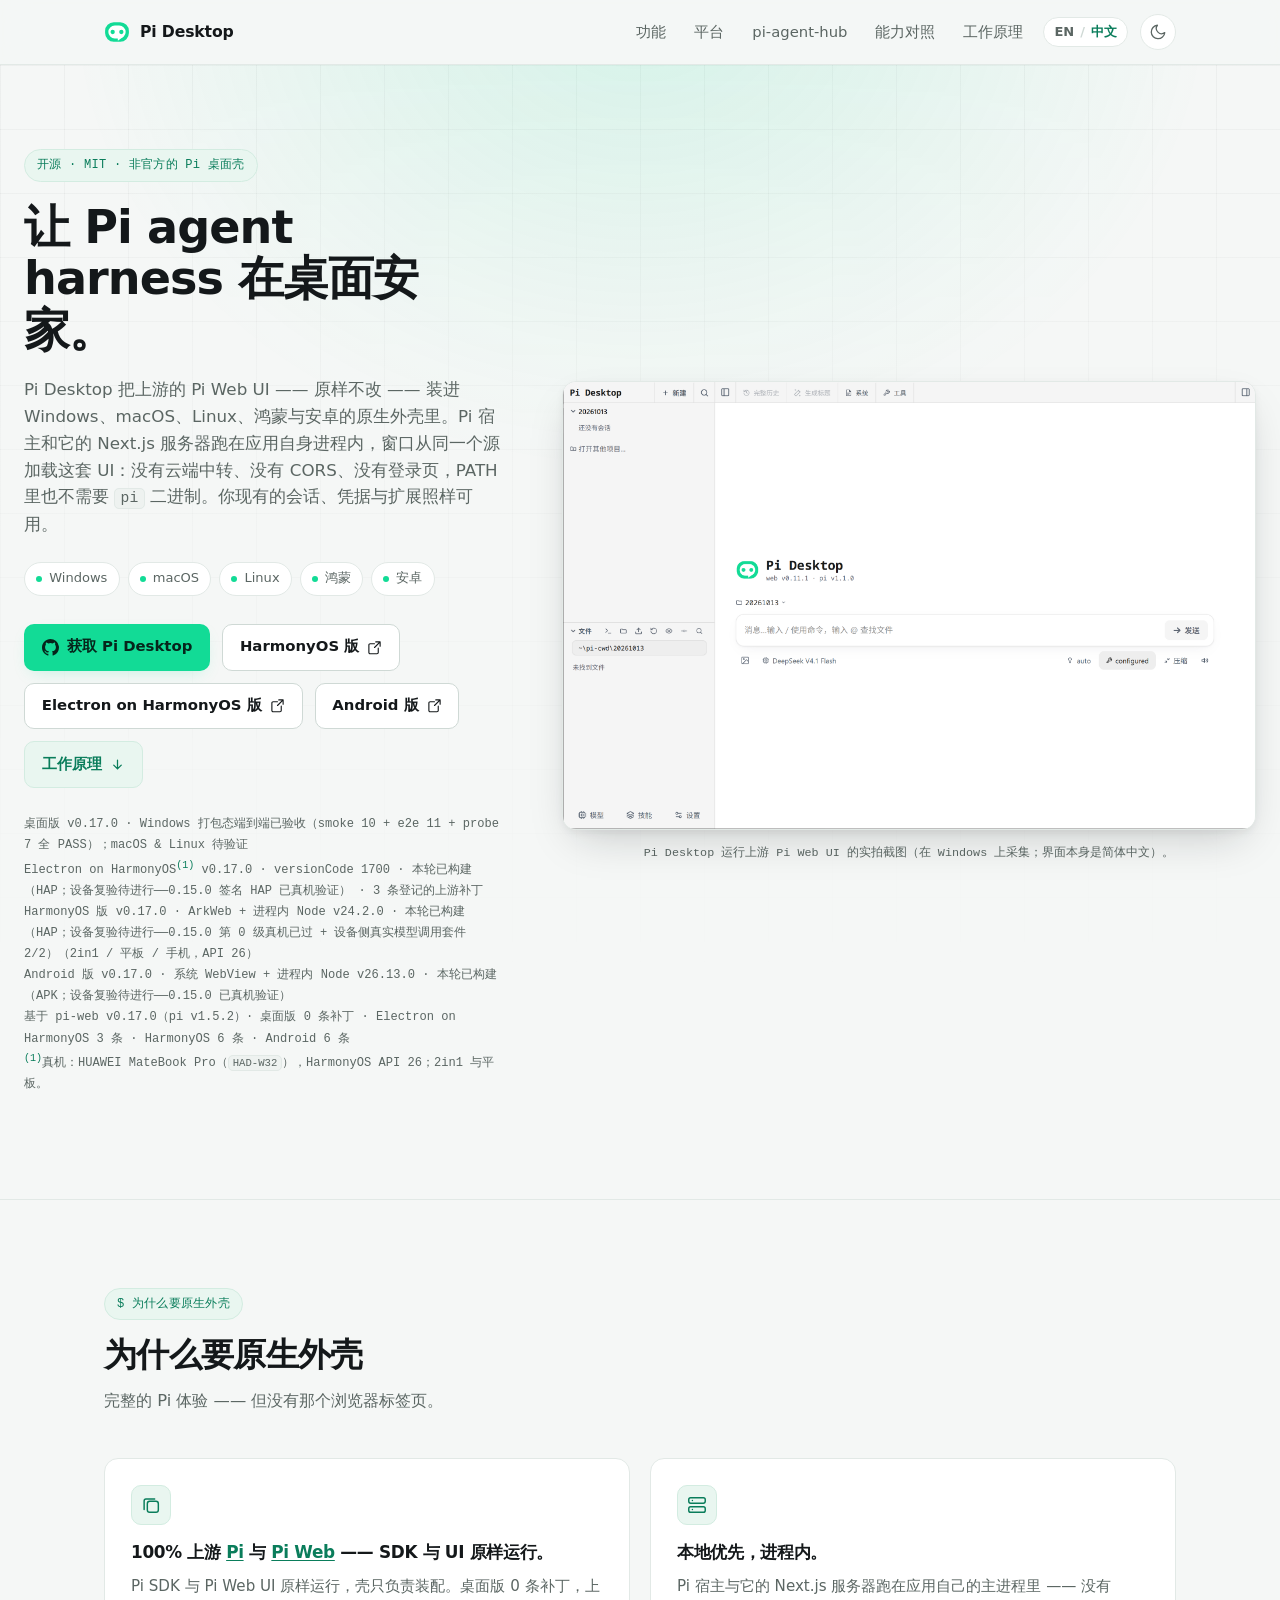
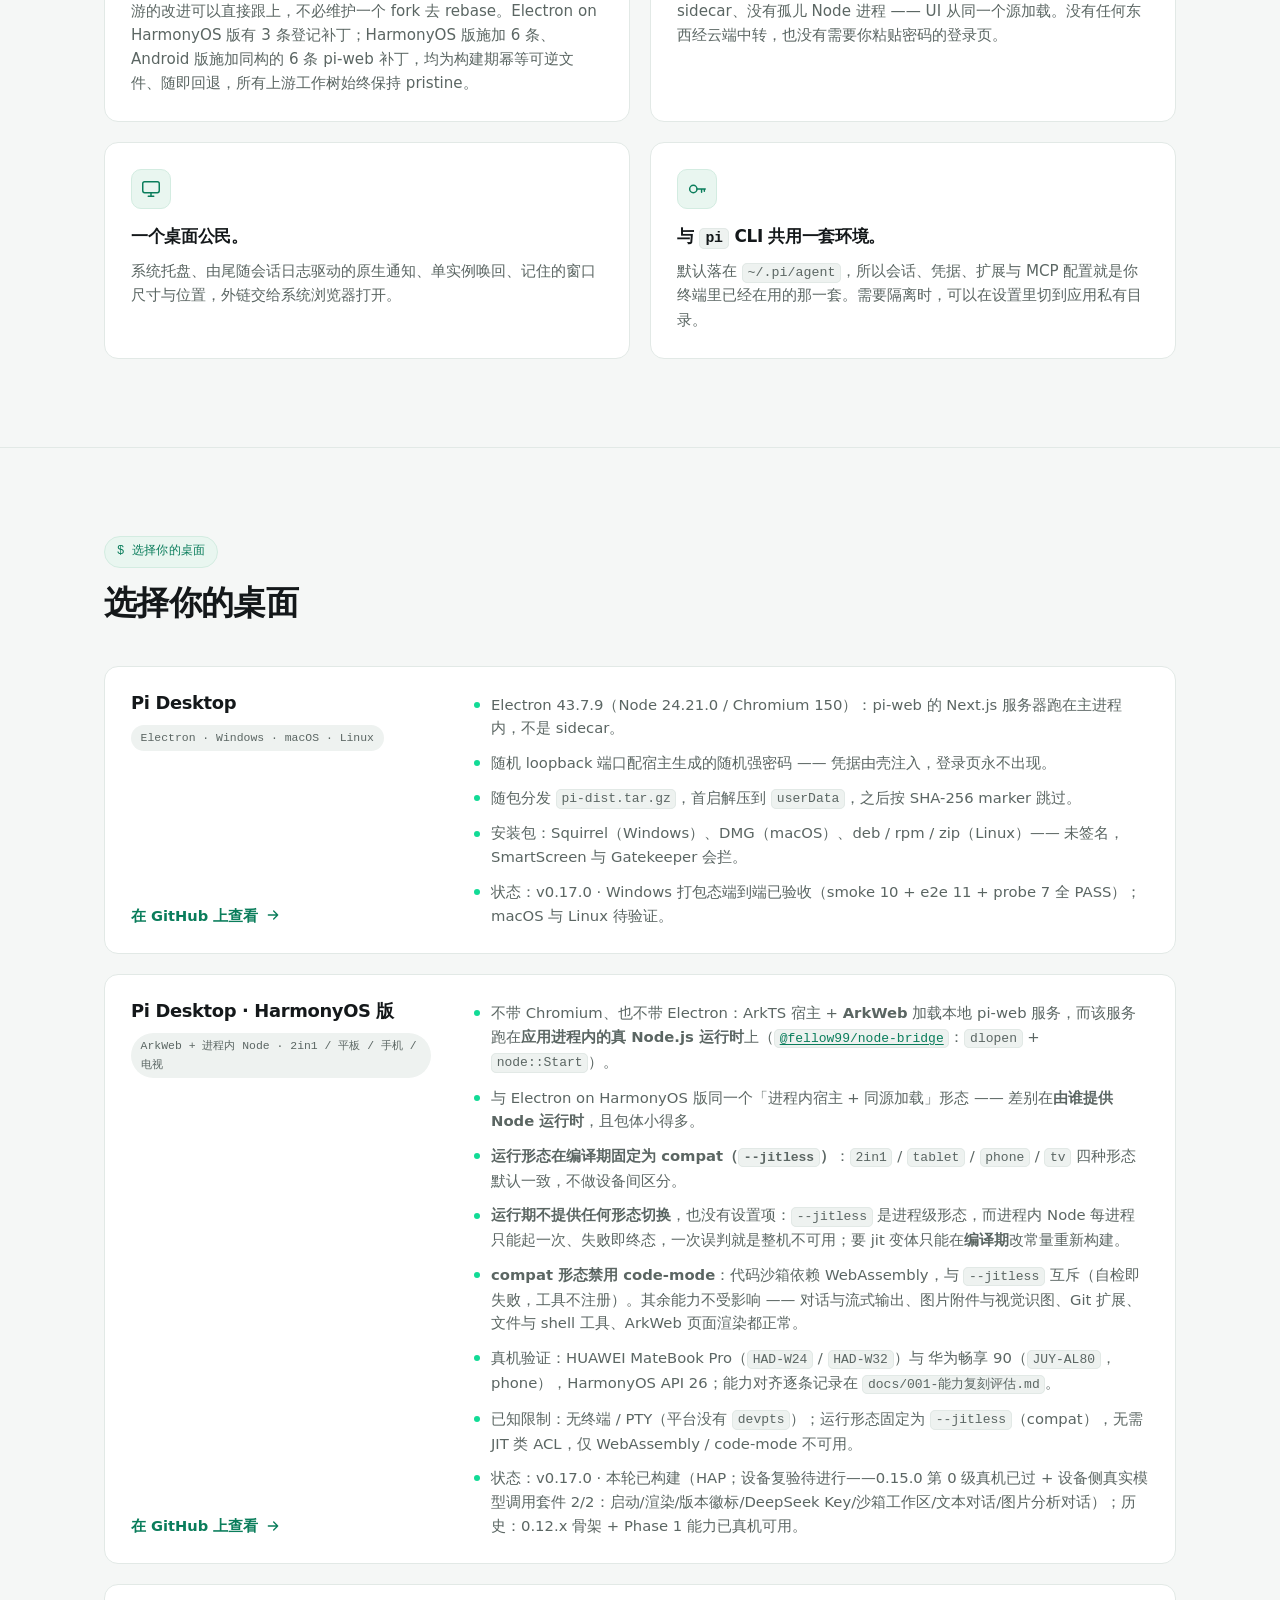
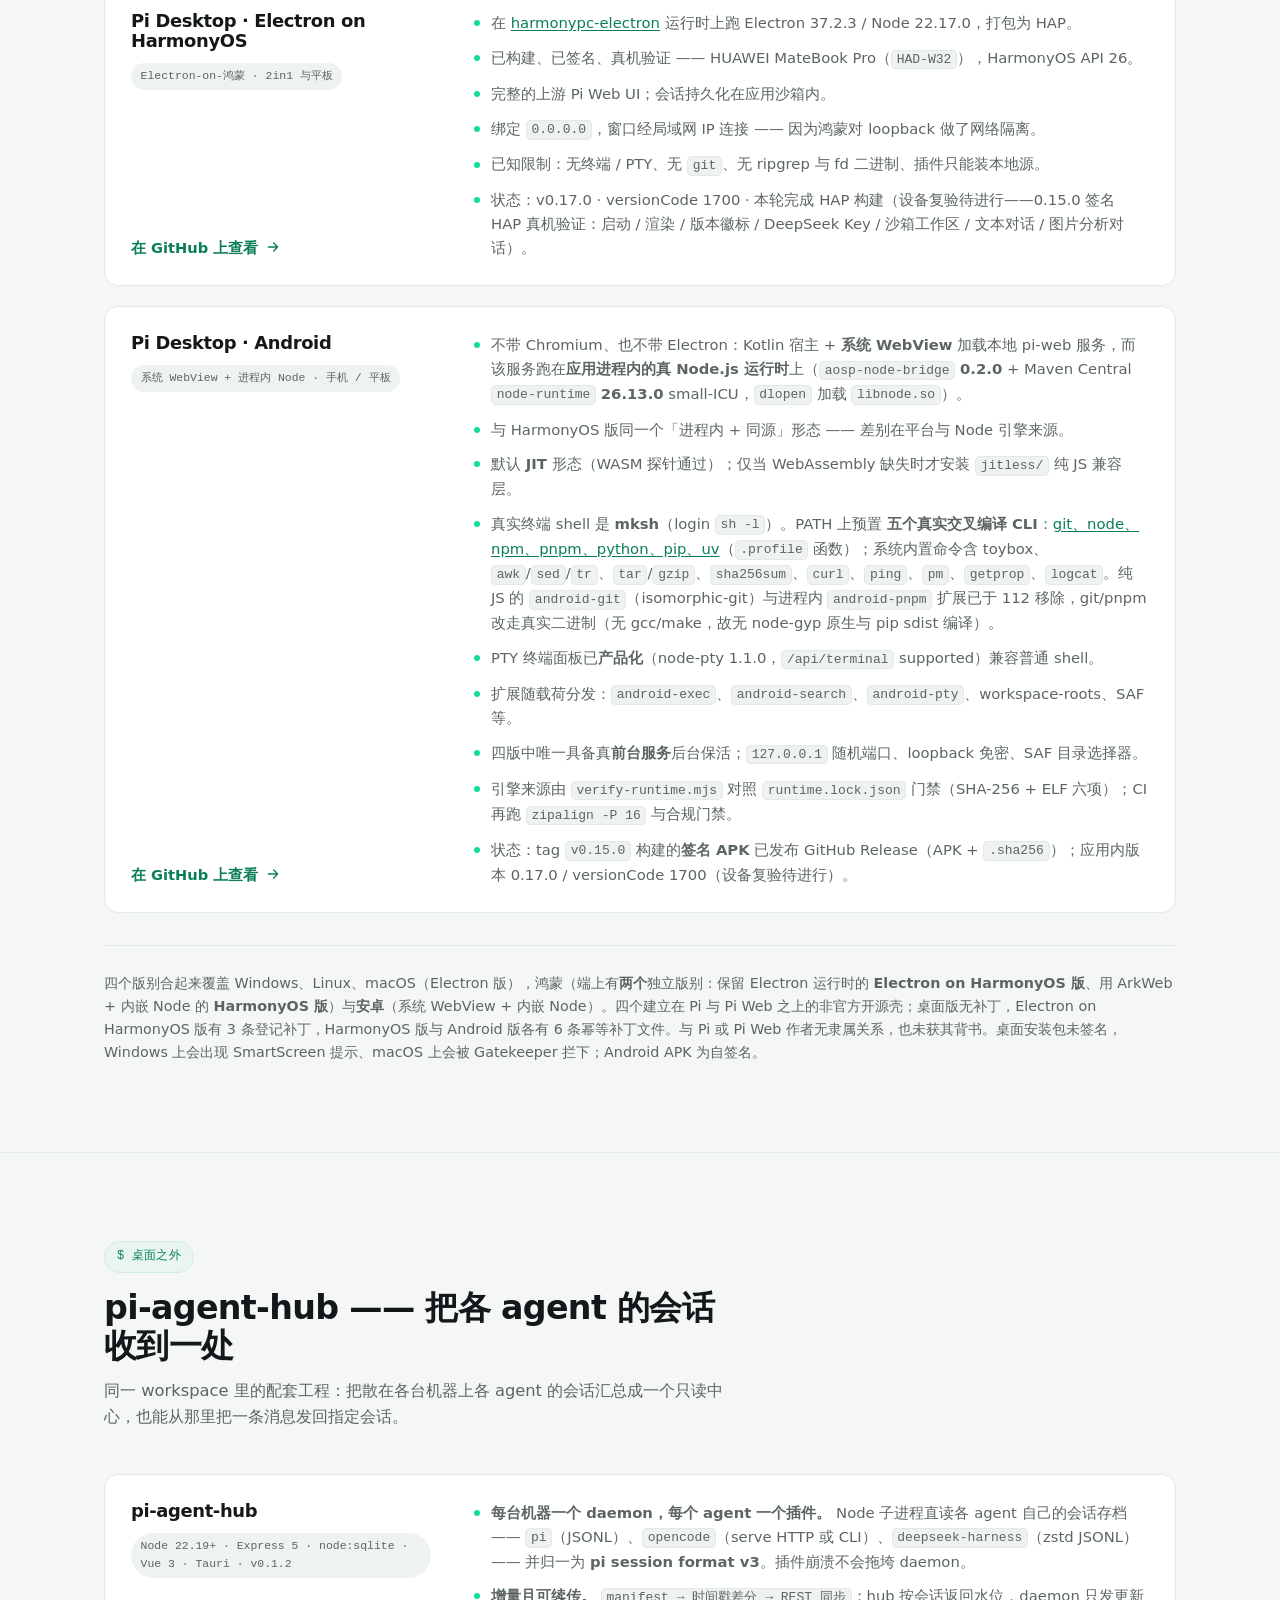
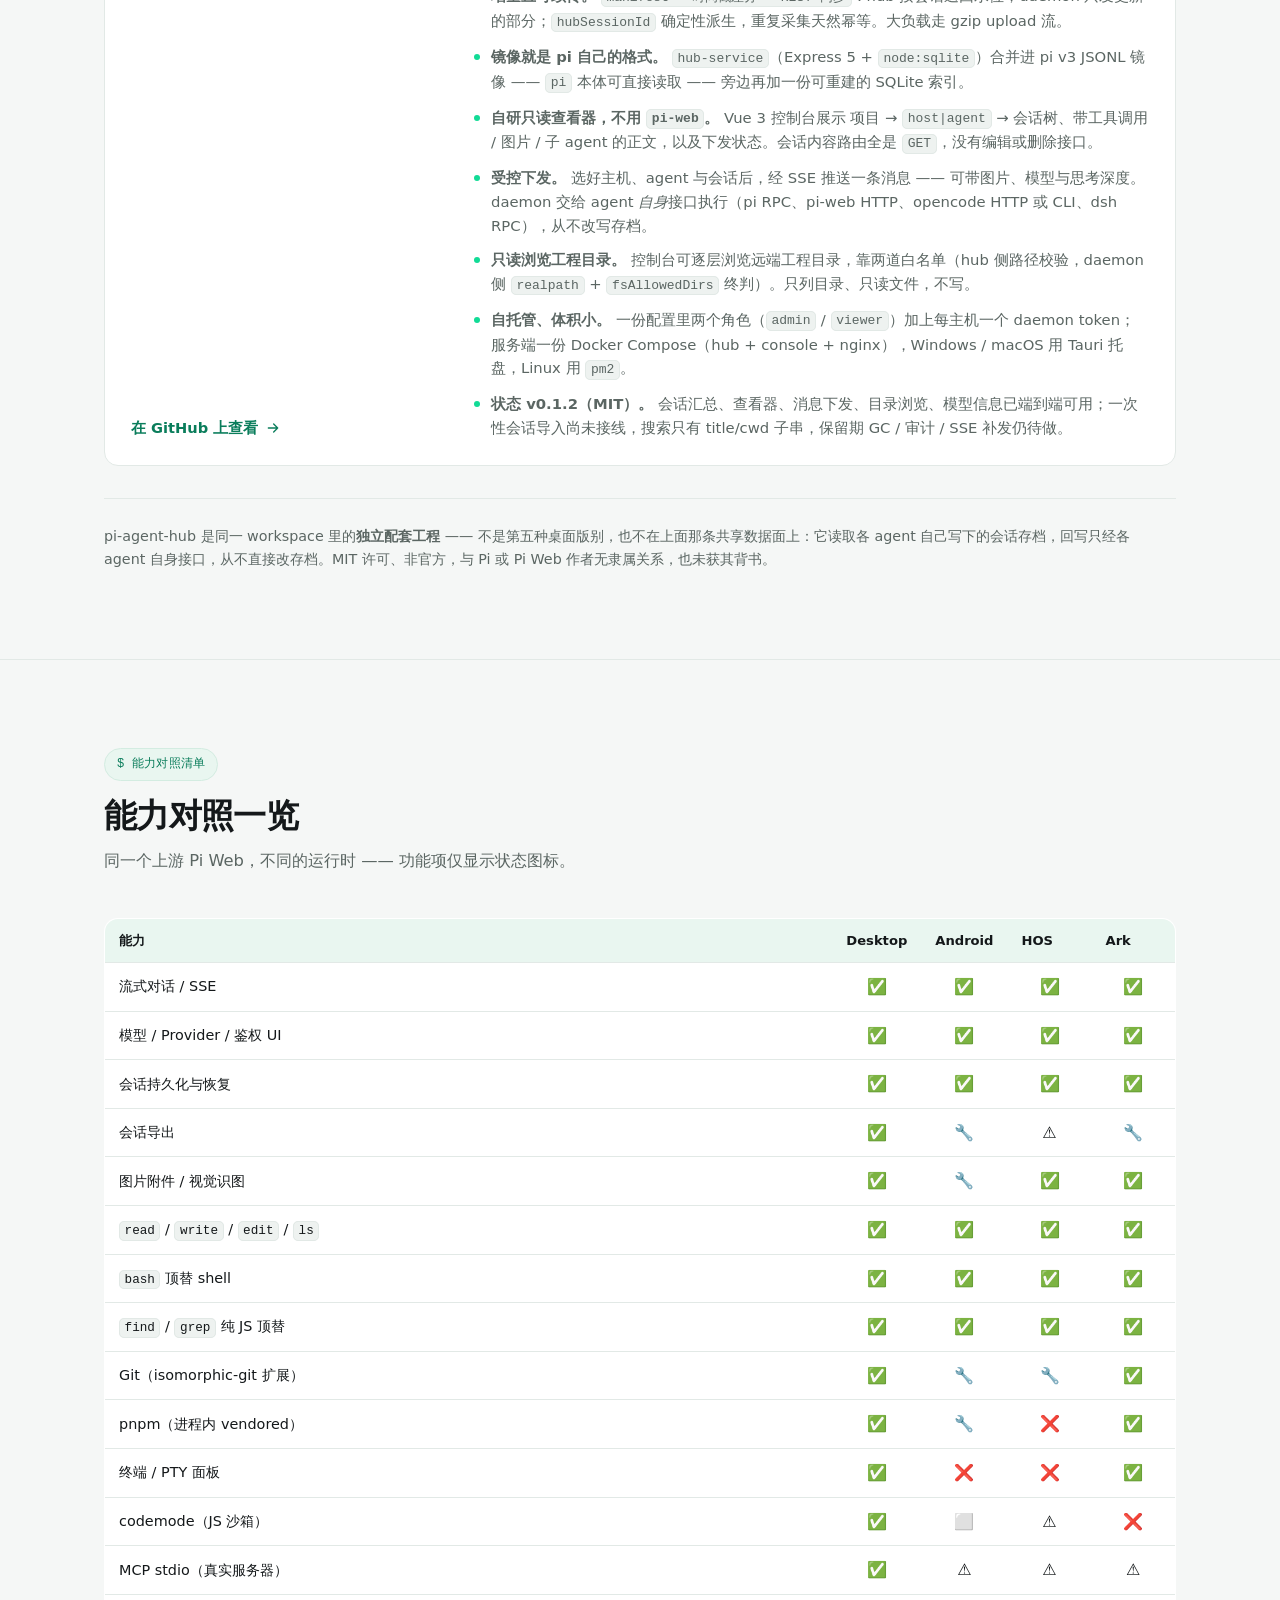
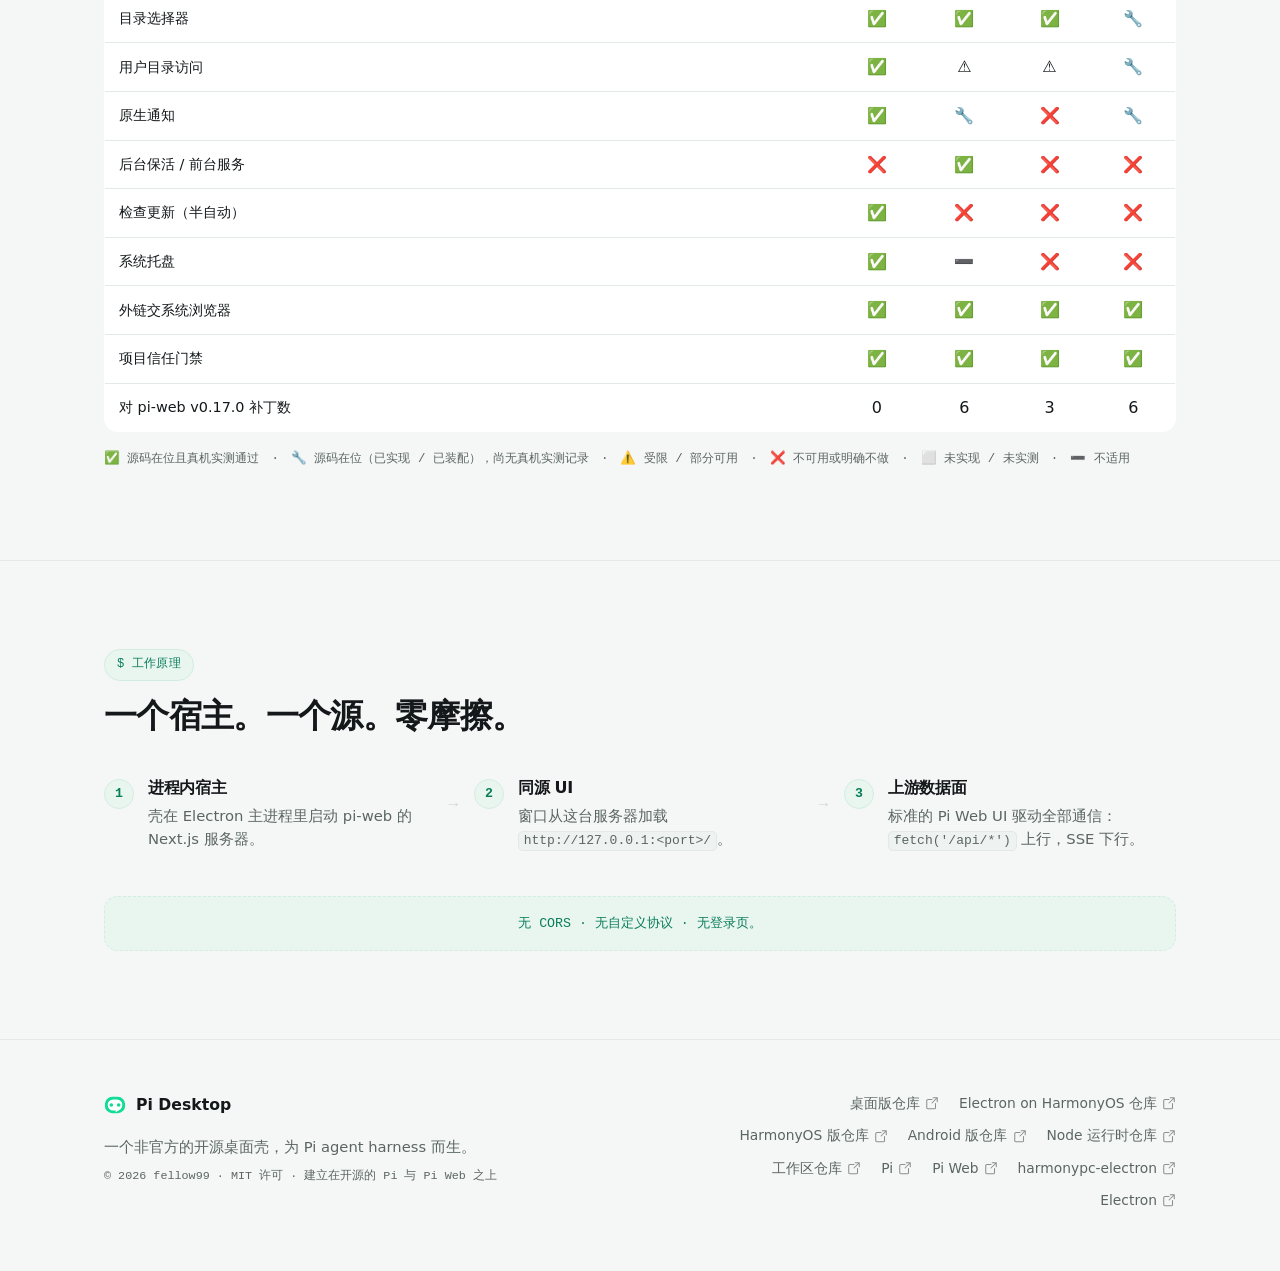
==== index_zh.html @ 99fec646 "feat(site): 新增 pi-agent-hub 栏目并改为一行一应用布局 - 新增 #hub 章节介绍配套工程 pi-agent-hub（采集归一、pi 格式镜像、只读查看器、受控下发、自托管" ====
<!DOCTYPE html>
<html lang="zh-CN" data-theme="light">
<head>
  <meta charset="UTF-8" />
  <meta name="viewport" content="width=device-width, initial-scale=1.0" />
  <title>Pi Desktop — 把 Pi agent harness 装进桌面：Windows / macOS / Linux / 鸿蒙 / 安卓</title>
  <meta name="description" content="Pi 的开源、非官方桌面壳：上游 Pi Web UI 原样复用，装进 Windows、macOS、Linux 的 Electron 应用；鸿蒙端有两个版别（Electron on HarmonyOS 版、ArkWeb + 进程内 Node 的 HarmonyOS 版），另有一个基于系统 WebView + 进程内 Node 的 Android 版。本地优先、进程内宿主。" />
  <meta name="theme-color" media="(prefers-color-scheme: light)" content="#f5f7f6" />
  <meta name="theme-color" media="(prefers-color-scheme: dark)" content="#090d0b" />
  <script>
    /* Apply the persisted theme before first paint to avoid a flash of the wrong theme. */
    (function () {
      try {
        var t = localStorage.getItem('pi-theme');
        if (!t) {
          t = window.matchMedia('(prefers-color-scheme: dark)').matches ? 'dark' : 'light';
        }
        document.documentElement.setAttribute('data-theme', t);
      } catch (e) {
        /* localStorage unavailable (e.g. file:// with strict settings): keep default */
      }
    })();
  </script>
  <link rel="stylesheet" href="style.css" />
  <link rel="icon" type="image/svg+xml" href="images/logo.svg" />
</head>
<body>
  <a class="skip-link" href="#main">跳到主要内容</a>

  <header class="site-header">
    <nav class="nav container" aria-label="主导航">
      <a class="brand" href="#top"><img src="images/logo.svg" alt="Pi Desktop" class="brand-logo" /><span class="brand-suffix">Pi Desktop</span></a>
      <div class="nav-links">
        <a href="#features">功能</a>
        <a href="#platforms">平台</a>
        <a href="#hub">pi-agent-hub</a>
        <a href="#capabilities">能力对照</a>
        <a href="#how">工作原理</a>
      </div>
      <div class="nav-actions">
        <div class="lang-switch" role="group" aria-label="语言">
          <a class="lang" href="index.html" hreflang="en">EN</a>
          <span class="lang-sep" aria-hidden="true">/</span>
          <a class="lang is-active" href="index_zh.html" hreflang="zh-CN" aria-current="page">中文</a>
        </div>
        <button
          id="theme-toggle"
          class="icon-btn"
          type="button"
          aria-label="切换深色模式"
          data-label-dark="切换深色模式"
          data-label-light="切换浅色模式">
          <svg class="i-sun" viewBox="0 0 24 24" width="18" height="18" fill="none" stroke="currentColor" stroke-width="1.7" stroke-linecap="round" stroke-linejoin="round" aria-hidden="true">
            <circle cx="12" cy="12" r="4"></circle>
            <path d="M12 2v2M12 20v2M4.93 4.93l1.41 1.41M17.66 17.66l1.41 1.41M2 12h2M20 12h2M4.93 19.07l1.41-1.41M17.66 6.34l1.41-1.41"></path>
          </svg>
          <svg class="i-moon" viewBox="0 0 24 24" width="18" height="18" fill="none" stroke="currentColor" stroke-width="1.7" stroke-linecap="round" stroke-linejoin="round" aria-hidden="true">
            <path d="M21 12.79A9 9 0 1 1 11.21 3 7 7 0 0 0 21 12.79z"></path>
          </svg>
        </button>
      </div>
    </nav>
  </header>

  <main id="main">
    <!-- ============================== HERO ============================== -->
    <section id="top" class="hero">
      <div class="container hero-grid">
        <div class="hero-copy">
          <span class="eyebrow">开源 · MIT · 非官方的 Pi 桌面壳</span>
          <h1>让 Pi agent harness 在桌面安家。</h1>
          <p class="lede">Pi Desktop 把上游的 Pi Web UI —— 原样不改 —— 装进 Windows、macOS、Linux、鸿蒙与安卓的原生外壳里。Pi 宿主和它的 Next.js 服务器跑在应用自身进程内，窗口从同一个源加载这套 UI：没有云端中转、没有 CORS、没有登录页，PATH 里也不需要 <code>pi</code> 二进制。你现有的会话、凭据与扩展照样可用。</p>
          <ul class="os-strip" aria-label="支持的桌面平台">
            <li class="os-chip"><span class="os-dot" aria-hidden="true"></span>Windows</li>
            <li class="os-chip"><span class="os-dot" aria-hidden="true"></span>macOS</li>
            <li class="os-chip"><span class="os-dot" aria-hidden="true"></span>Linux</li>
            <li class="os-chip"><span class="os-dot" aria-hidden="true"></span>鸿蒙</li>
            <li class="os-chip"><span class="os-dot" aria-hidden="true"></span>安卓</li>
          </ul>
          <div class="cta-row">
            <a class="btn btn-primary" href="https://github.com/fellow99/pi-desktop" target="_blank" rel="noopener">
              <svg viewBox="0 0 24 24" width="17" height="17" fill="currentColor" aria-hidden="true"><path d="M12 0C5.37 0 0 5.37 0 12c0 5.31 3.44 9.81 8.21 11.4.6.11.82-.26.82-.58 0-.29-.01-1.04-.02-2.05-3.34.73-4.04-1.61-4.04-1.61-.55-1.39-1.34-1.76-1.34-1.76-1.09-.74.08-.73.08-.73 1.2.08 1.84 1.24 1.84 1.24 1.07 1.83 2.8 1.3 3.48 1 .11-.78.42-1.31.76-1.61-2.66-.3-5.47-1.33-5.47-5.93 0-1.31.47-2.38 1.24-3.22-.12-.3-.54-1.52.12-3.18 0 0 1.01-.32 3.3 1.23a11.5 11.5 0 0 1 6.01 0c2.29-1.55 3.3-1.23 3.3-1.23.66 1.66.24 2.88.12 3.18.77.84 1.24 1.91 1.24 3.22 0 4.61-2.81 5.63-5.48 5.92.43.37.81 1.1.81 2.22 0 1.6-.01 2.89-.01 3.28 0 .32.21.7.82.58A12 12 0 0 0 12 0z"></path></svg>
              获取 Pi Desktop
            </a>
            <a class="btn btn-outline" href="https://github.com/fellow99/pi-desktop-ark" target="_blank" rel="noopener">
              HarmonyOS 版
              <svg viewBox="0 0 24 24" width="15" height="15" fill="none" stroke="currentColor" stroke-width="1.8" stroke-linecap="round" stroke-linejoin="round" aria-hidden="true"><path d="M14 3h7v7M21 3l-9 9M18 13v7a2 2 0 0 1-2 2H5a2 2 0 0 1-2-2V8a2 2 0 0 1 2-2h7"></path></svg>
            </a>
            <a class="btn btn-outline" href="https://github.com/fellow99/pi-desktop-hos" target="_blank" rel="noopener">
              Electron on HarmonyOS 版
              <svg viewBox="0 0 24 24" width="15" height="15" fill="none" stroke="currentColor" stroke-width="1.8" stroke-linecap="round" stroke-linejoin="round" aria-hidden="true"><path d="M14 3h7v7M21 3l-9 9M18 13v7a2 2 0 0 1-2 2H5a2 2 0 0 1-2-2V8a2 2 0 0 1 2-2h7"></path></svg>
            </a>
            <a class="btn btn-outline" href="https://github.com/fellow99/pi-desktop-android" target="_blank" rel="noopener">
              Android 版
              <svg viewBox="0 0 24 24" width="15" height="15" fill="none" stroke="currentColor" stroke-width="1.8" stroke-linecap="round" stroke-linejoin="round" aria-hidden="true"><path d="M14 3h7v7M21 3l-9 9M18 13v7a2 2 0 0 1-2 2H5a2 2 0 0 1-2-2V8a2 2 0 0 1 2-2h7"></path></svg>
            </a>
            <a class="btn btn-ghost" href="#how">
              工作原理
              <svg viewBox="0 0 24 24" width="15" height="15" fill="none" stroke="currentColor" stroke-width="2" stroke-linecap="round" stroke-linejoin="round" aria-hidden="true"><path d="M12 5v14M6 13l6 6 6-6"></path></svg>
            </a>
          </div>
          <p class="trust">
            桌面版 v0.17.0 · Windows 打包态端到端已验收（smoke 10 + e2e 11 + probe 7 全 PASS）；macOS &amp; Linux 待验证
            <br>
            Electron on HarmonyOS<sup>(1)</sup> v0.17.0 · versionCode 1700 · 本轮已构建（HAP；设备复验待进行——0.15.0 签名 HAP 已真机验证） · 3 条登记的上游补丁
            <br>
            HarmonyOS 版 v0.17.0 · ArkWeb + 进程内 Node v24.2.0 · 本轮已构建（HAP；设备复验待进行——0.15.0 第 0 级真机已过 + 设备侧真实模型调用套件 2/2）（2in1 / 平板 / 手机，API 26）
            <br>
            Android 版 v0.17.0 · 系统 WebView + 进程内 Node v26.13.0 · 本轮已构建（APK；设备复验待进行——0.15.0 已真机验证）
            <br>
            基于 pi-web v0.17.0（pi v1.5.2）· 桌面版 0 条补丁 · Electron on HarmonyOS 3 条 · HarmonyOS 6 条 · Android 6 条
            <br>
            <sup>(1)</sup>真机：HUAWEI MateBook Pro（<code>HAD-W32</code>），HarmonyOS API 26；2in1 与平板。
          </p>
        </div>

        <div class="hero-visual">
          <figure class="hero-shot">
            <img src="images/light.png" data-shot="light" alt="Pi Desktop 运行上游 Pi Web UI 的浅色主题画面，界面为简体中文" width="2372" height="1530" />
            <img src="images/dark.png" data-shot="dark" alt="Pi Desktop 运行上游 Pi Web UI 的深色主题画面，界面为简体中文" width="2372" height="1530" />
          </figure>
          <p class="shot-caption">Pi Desktop 运行上游 Pi Web UI 的实拍截图（在 Windows 上采集；界面本身是简体中文）。</p>
        </div>
      </div>
    </section>

    <!-- ============================ FEATURES ============================ -->
    <section id="features" class="section">
      <div class="container">
        <p class="section-eyebrow">$ 为什么要原生外壳</p>
        <div class="section-head">
          <h2>为什么要原生外壳</h2>
          <p class="section-lede">完整的 Pi 体验 —— 但没有那个浏览器标签页。</p>
        </div>

        <div class="feature-grid">
          <article class="feature-card">
            <span class="icon">
              <svg viewBox="0 0 24 24" width="22" height="22" fill="none" stroke="currentColor" stroke-width="1.6" stroke-linecap="round" stroke-linejoin="round" aria-hidden="true"><rect x="8" y="8" width="12" height="12" rx="2.5"></rect><path d="M16 5.5H6.5A2 2 0 0 0 4.5 7.5V17"></path></svg>
            </span>
            <h3>100% 上游 <a href="https://github.com/earendil-works/pi" target="_blank" rel="noopener">Pi</a> 与 <a href="https://github.com/agegr/pi-web" target="_blank" rel="noopener">Pi Web</a> —— SDK 与 UI 原样运行。</h3>
            <p>Pi SDK 与 Pi Web UI 原样运行，壳只负责装配。桌面版 0 条补丁，上游的改进可以直接跟上，不必维护一个 fork 去 rebase。Electron on HarmonyOS 版有 3 条登记补丁；HarmonyOS 版施加 6 条、Android 版施加同构的 6 条 pi-web 补丁，均为构建期幂等可逆文件、随即回退，所有上游工作树始终保持 pristine。</p>
          </article>

          <article class="feature-card">
            <span class="icon">
              <svg viewBox="0 0 24 24" width="22" height="22" fill="none" stroke="currentColor" stroke-width="1.6" stroke-linecap="round" stroke-linejoin="round" aria-hidden="true"><rect x="3" y="4" width="18" height="6" rx="2"></rect><rect x="3" y="14" width="18" height="6" rx="2"></rect><path d="M7 7h.01M7 17h.01"></path></svg>
            </span>
            <h3>本地优先，进程内。</h3>
            <p>Pi 宿主与它的 Next.js 服务器跑在应用自己的主进程里 —— 没有 sidecar、没有孤儿 Node 进程 —— UI 从同一个源加载。没有任何东西经云端中转，也没有需要你粘贴密码的登录页。</p>
          </article>

          <article class="feature-card">
            <span class="icon">
              <svg viewBox="0 0 24 24" width="22" height="22" fill="none" stroke="currentColor" stroke-width="1.6" stroke-linecap="round" stroke-linejoin="round" aria-hidden="true"><rect x="3" y="4" width="18" height="12" rx="2"></rect><path d="M9 20h6M12 16v4"></path></svg>
            </span>
            <h3>一个桌面公民。</h3>
            <p>系统托盘、由尾随会话日志驱动的原生通知、单实例唤回、记住的窗口尺寸与位置，外链交给系统浏览器打开。</p>
          </article>

          <article class="feature-card">
            <span class="icon">
              <svg viewBox="0 0 24 24" width="22" height="22" fill="none" stroke="currentColor" stroke-width="1.6" stroke-linecap="round" stroke-linejoin="round" aria-hidden="true"><circle cx="8" cy="12" r="4"></circle><path d="M12 12h9M17 12v3.5M20 12v2.5"></path></svg>
            </span>
            <h3>与 <code>pi</code> CLI 共用一套环境。</h3>
            <p>默认落在 <code>~/.pi/agent</code>，所以会话、凭据、扩展与 MCP 配置就是你终端里已经在用的那一套。需要隔离时，可以在设置里切到应用私有目录。</p>
          </article>
        </div>
      </div>
    </section>

    <!-- ============================ PLATFORMS =========================== -->
    <section id="platforms" class="section">
      <div class="container">
        <p class="section-eyebrow">$ 选择你的桌面</p>
        <div class="section-head">
          <h2>选择你的桌面</h2>
        </div>

        <div class="platform-grid">
          <article class="platform-card">
            <div class="platform-head">
              <h3>Pi Desktop</h3>
              <span class="platform-tag">Electron · Windows · macOS · Linux</span>
            </div>
            <ul class="bullet-list">
              <li>Electron 43.7.9（Node 24.21.0 / Chromium 150）：pi-web 的 Next.js 服务器跑在主进程内，不是 sidecar。</li>
              <li>随机 loopback 端口配宿主生成的随机强密码 —— 凭据由壳注入，登录页永不出现。</li>
              <li>随包分发 <code>pi-dist.tar.gz</code>，首启解压到 <code>userData</code>，之后按 SHA-256 marker 跳过。</li>
              <li>安装包：Squirrel（Windows）、DMG（macOS）、deb / rpm / zip（Linux）—— 未签名，SmartScreen 与 Gatekeeper 会拦。</li>
              <li>状态：v0.17.0 · Windows 打包态端到端已验收（smoke 10 + e2e 11 + probe 7 全 PASS）；macOS 与 Linux 待验证。</li>
            </ul>
            <a class="repo-link" href="https://github.com/fellow99/pi-desktop" target="_blank" rel="noopener">
              在 GitHub 上查看
              <svg viewBox="0 0 24 24" width="16" height="16" fill="none" stroke="currentColor" stroke-width="2" stroke-linecap="round" stroke-linejoin="round" aria-hidden="true"><path d="M5 12h14M13 6l6 6-6 6"></path></svg>
            </a>
          </article>

          <article class="platform-card">
            <div class="platform-head">
              <h3>Pi Desktop · HarmonyOS 版</h3>
              <span class="platform-tag">ArkWeb + 进程内 Node · 2in1 / 平板 / 手机 / 电视</span>
            </div>
            <ul class="bullet-list">
              <li>不带 Chromium、也不带 Electron：ArkTS 宿主 + <strong>ArkWeb</strong> 加载本地 pi-web 服务，而该服务跑在<strong>应用进程内的真 Node.js 运行时</strong>上（<a href="https://github.com/fellow99/ohos-node-bridge" target="_blank" rel="noopener"><code>@fellow99/node-bridge</code></a>：<code>dlopen</code> + <code>node::Start</code>）。</li>
              <li>与 Electron on HarmonyOS 版同一个「进程内宿主 + 同源加载」形态 —— 差别在<strong>由谁提供 Node 运行时</strong>，且包体小得多。</li>
              <li><strong>运行形态在编译期固定为 compat（<code>--jitless</code>）</strong>：<code>2in1</code> / <code>tablet</code> / <code>phone</code> / <code>tv</code> 四种形态默认一致，不做设备间区分。</li>
              <li><strong>运行期不提供任何形态切换</strong>，也没有设置项：<code>--jitless</code> 是进程级形态，而进程内 Node 每进程只能起一次、失败即终态，一次误判就是整机不可用；要 jit 变体只能在<strong>编译期</strong>改常量重新构建。</li>
              <li><strong>compat 形态禁用 code-mode</strong>：代码沙箱依赖 WebAssembly，与 <code>--jitless</code> 互斥（自检即失败，工具不注册）。其余能力不受影响 —— 对话与流式输出、图片附件与视觉识图、Git 扩展、文件与 shell 工具、ArkWeb 页面渲染都正常。</li>
              <li>真机验证：HUAWEI MateBook Pro（<code>HAD-W24</code> / <code>HAD-W32</code>）与 华为畅享 90（<code>JUY-AL80</code>，phone），HarmonyOS API 26；能力对齐逐条记录在 <code>docs/001-能力复刻评估.md</code>。</li>
              <li>已知限制：无终端 / PTY（平台没有 <code>devpts</code>）；运行形态固定为 <code>--jitless</code>（compat），无需 JIT 类 ACL，仅 WebAssembly / code-mode 不可用。</li>
              <li>状态：v0.17.0 · 本轮已构建（HAP；设备复验待进行——0.15.0 第 0 级真机已过 + 设备侧真实模型调用套件 2/2：启动/渲染/版本徽标/DeepSeek Key/沙箱工作区/文本对话/图片分析对话）；历史：0.12.x 骨架 + Phase 1 能力已真机可用。</li>
            </ul>
            <a class="repo-link" href="https://github.com/fellow99/pi-desktop-ark" target="_blank" rel="noopener">
              在 GitHub 上查看
              <svg viewBox="0 0 24 24" width="16" height="16" fill="none" stroke="currentColor" stroke-width="2" stroke-linecap="round" stroke-linejoin="round" aria-hidden="true"><path d="M5 12h14M13 6l6 6-6 6"></path></svg>
            </a>
          </article>

          <article class="platform-card">
            <div class="platform-head">
              <h3>Pi Desktop · Electron on HarmonyOS</h3>
              <span class="platform-tag">Electron-on-鸿蒙 · 2in1 与平板</span>
            </div>
            <ul class="bullet-list">
              <li>在 <a href="https://atomgit.com/jianguoxu/harmonypc-electron" target="_blank" rel="noopener">harmonypc-electron</a> 运行时上跑 Electron 37.2.3 / Node 22.17.0，打包为 HAP。</li>
              <li>已构建、已签名、真机验证 —— HUAWEI MateBook Pro（<code>HAD-W32</code>），HarmonyOS API 26。</li>
              <li>完整的上游 Pi Web UI；会话持久化在应用沙箱内。</li>
              <li>绑定 <code>0.0.0.0</code>，窗口经局域网 IP 连接 —— 因为鸿蒙对 loopback 做了网络隔离。</li>
              <li>已知限制：无终端 / PTY、无 <code>git</code>、无 ripgrep 与 fd 二进制、插件只能装本地源。</li>
              <li>状态：v0.17.0 · versionCode 1700 · 本轮完成 HAP 构建（设备复验待进行——0.15.0 签名 HAP 真机验证：启动 / 渲染 / 版本徽标 / DeepSeek Key / 沙箱工作区 / 文本对话 / 图片分析对话）。</li>
            </ul>
            <a class="repo-link" href="https://github.com/fellow99/pi-desktop-hos" target="_blank" rel="noopener">
              在 GitHub 上查看
              <svg viewBox="0 0 24 24" width="16" height="16" fill="none" stroke="currentColor" stroke-width="2" stroke-linecap="round" stroke-linejoin="round" aria-hidden="true"><path d="M5 12h14M13 6l6 6-6 6"></path></svg>
            </a>
          </article>

          <article class="platform-card">
            <div class="platform-head">
              <h3>Pi Desktop · Android</h3>
              <span class="platform-tag">系统 WebView + 进程内 Node · 手机 / 平板</span>
            </div>
            <ul class="bullet-list">
              <li>不带 Chromium、也不带 Electron：Kotlin 宿主 + <strong>系统 WebView</strong> 加载本地 pi-web 服务，而该服务跑在<strong>应用进程内的真 Node.js 运行时</strong>上（<code>aosp-node-bridge</code> <strong>0.2.0</strong> + Maven Central <code>node-runtime</code> <strong>26.13.0</strong> small-ICU，<code>dlopen</code> 加载 <code>libnode.so</code>）。</li>
              <li>与 HarmonyOS 版同一个「进程内 + 同源」形态 —— 差别在平台与 Node 引擎来源。</li>
              <li>默认 <strong>JIT</strong> 形态（WASM 探针通过）；仅当 WebAssembly 缺失时才安装 <code>jitless/</code> 纯 JS 兼容层。</li>
              <li>真实终端 shell 是 <strong>mksh</strong>（login <code>sh -l</code>）。PATH 上预置 <strong>五个真实交叉编译 CLI</strong>：<a href="https://github.com/fellow99/node-bridge-workspace" target="_blank" rel="noopener">git、node、npm、pnpm、python、pip、uv</a>（<code>.profile</code> 函数）；系统内置命令含 toybox、<code>awk</code>/<code>sed</code>/<code>tr</code>、<code>tar</code>/<code>gzip</code>、<code>sha256sum</code>、<code>curl</code>、<code>ping</code>、<code>pm</code>、<code>getprop</code>、<code>logcat</code>。纯 JS 的 <code>android-git</code>（isomorphic-git）与进程内 <code>android-pnpm</code> 扩展已于 112 移除，git/pnpm 改走真实二进制（无 gcc/make，故无 node-gyp 原生与 pip sdist 编译）。</li>
              <li>PTY 终端面板已<strong>产品化</strong>（node-pty 1.1.0，<code>/api/terminal</code> supported）兼容普通 shell。</li>
              <li>扩展随载荷分发：<code>android-exec</code>、<code>android-search</code>、<code>android-pty</code>、workspace-roots、SAF 等。</li>
              <li>四版中唯一具备真<strong>前台服务</strong>后台保活；<code>127.0.0.1</code> 随机端口、loopback 免密、SAF 目录选择器。</li>
              <li>引擎来源由 <code>verify-runtime.mjs</code> 对照 <code>runtime.lock.json</code> 门禁（SHA-256 + ELF 六项）；CI 再跑 <code>zipalign -P 16</code> 与合规门禁。</li>
              <li>状态：tag <code>v0.15.0</code> 构建的<strong>签名 APK</strong> 已发布 GitHub Release（APK + <code>.sha256</code>）；应用内版本 0.17.0 / versionCode 1700（设备复验待进行）。</li>
            </ul>
            <a class="repo-link" href="https://github.com/fellow99/pi-desktop-android" target="_blank" rel="noopener">
              在 GitHub 上查看
              <svg viewBox="0 0 24 24" width="16" height="16" fill="none" stroke="currentColor" stroke-width="2" stroke-linecap="round" stroke-linejoin="round" aria-hidden="true"><path d="M5 12h14M13 6l6 6-6 6"></path></svg>
            </a>
          </article>
        </div>

        <p class="disclaimer">四个版别合起来覆盖 Windows、Linux、macOS（Electron 版），鸿蒙（端上有<strong>两个</strong>独立版别：保留 Electron 运行时的 <strong>Electron on HarmonyOS 版</strong>、用 ArkWeb + 内嵌 Node 的 <strong>HarmonyOS 版</strong>）与<strong>安卓</strong>（系统 WebView + 内嵌 Node）。四个建立在 Pi 与 Pi Web 之上的非官方开源壳；桌面版无补丁，Electron on HarmonyOS 版有 3 条登记补丁，HarmonyOS 版与 Android 版各有 6 条幂等补丁文件。与 Pi 或 Pi Web 作者无隶属关系，也未获其背书。桌面安装包未签名，Windows 上会出现 SmartScreen 提示、macOS 上会被 Gatekeeper 拦下；Android APK 为自签名。</p>
      </div>
    </section>

    <!-- =========================== PI-AGENT-HUB ========================== -->
    <section id="hub" class="section">
      <div class="container">
        <p class="section-eyebrow">$ 桌面之外</p>
        <div class="section-head">
          <h2>pi-agent-hub —— 把各 agent 的会话收到一处</h2>
          <p class="section-lede">同一 workspace 里的配套工程：把散在各台机器上各 agent 的会话汇总成一个只读中心，也能从那里把一条消息发回指定会话。</p>
        </div>

        <div class="platform-grid">
          <article class="platform-card">
            <div class="platform-head">
              <h3>pi-agent-hub</h3>
              <span class="platform-tag">Node 22.19+ · Express 5 · node:sqlite · Vue 3 · Tauri · v0.1.2</span>
            </div>
            <ul class="bullet-list">
              <li><strong>每台机器一个 daemon，每个 agent 一个插件。</strong> Node 子进程直读各 agent 自己的会话存档 —— <code>pi</code>（JSONL）、<code>opencode</code>（serve HTTP 或 CLI）、<code>deepseek-harness</code>（zstd JSONL）—— 并归一为 <strong>pi session format v3</strong>。插件崩溃不会拖垮 daemon。</li>
              <li><strong>增量且可续传。</strong> <code>manifest → 时间戳差分 → REST 同步</code>：hub 按会话返回水位，daemon 只发更新的部分；<code>hubSessionId</code> 确定性派生，重复采集天然幂等。大负载走 gzip upload 流。</li>
              <li><strong>镜像就是 pi 自己的格式。</strong> <code>hub-service</code>（Express 5 + <code>node:sqlite</code>）合并进 pi v3 JSONL 镜像 —— <code>pi</code> 本体可直接读取 —— 旁边再加一份可重建的 SQLite 索引。</li>
              <li><strong>自研只读查看器，不用 <code>pi-web</code>。</strong> Vue 3 控制台展示 项目 → <code>host|agent</code> → 会话树、带工具调用 / 图片 / 子 agent 的正文，以及下发状态。会话内容路由全是 <code>GET</code>，没有编辑或删除接口。</li>
              <li><strong>受控下发。</strong> 选好主机、agent 与会话后，经 SSE 推送一条消息 —— 可带图片、模型与思考深度。daemon 交给 agent <em>自身</em>接口执行（pi RPC、pi-web HTTP、opencode HTTP 或 CLI、dsh RPC），从不改写存档。</li>
              <li><strong>只读浏览工程目录。</strong> 控制台可逐层浏览远端工程目录，靠两道白名单（hub 侧路径校验，daemon 侧 <code>realpath</code> + <code>fsAllowedDirs</code> 终判）。只列目录、只读文件，不写。</li>
              <li><strong>自托管、体积小。</strong> 一份配置里两个角色（<code>admin</code> / <code>viewer</code>）加上每主机一个 daemon token；服务端一份 Docker Compose（hub + console + nginx），Windows / macOS 用 Tauri 托盘，Linux 用 <code>pm2</code>。</li>
              <li><strong>状态 v0.1.2（MIT）。</strong> 会话汇总、查看器、消息下发、目录浏览、模型信息已端到端可用；一次性会话导入尚未接线，搜索只有 title/cwd 子串，保留期 GC / 审计 / SSE 补发仍待做。</li>
            </ul>
            <a class="repo-link" href="https://github.com/fellow99/pi-agent-hub" target="_blank" rel="noopener">
              在 GitHub 上查看
              <svg viewBox="0 0 24 24" width="16" height="16" fill="none" stroke="currentColor" stroke-width="2" stroke-linecap="round" stroke-linejoin="round" aria-hidden="true"><path d="M5 12h14M13 6l6 6-6 6"></path></svg>
            </a>
          </article>
        </div>

        <p class="disclaimer">pi-agent-hub 是同一 workspace 里的<strong>独立配套工程</strong> —— 不是第五种桌面版别，也不在上面那条共享数据面上：它读取各 agent 自己写下的会话存档，回写只经各 agent 自身接口，从不直接改存档。MIT 许可、非官方，与 Pi 或 Pi Web 作者无隶属关系，也未获其背书。</p>
      </div>
    </section>

    <!-- ========================= CAPABILITIES ========================== -->
    <section id="capabilities" class="section">
      <div class="container">
        <p class="section-eyebrow">$ 能力对照清单</p>
        <div class="section-head">
          <h2>能力对照一览</h2>
          <p class="section-lede">同一个上游 Pi Web，不同的运行时 —— 功能项仅显示状态图标。</p>
        </div>
        <div class="capability-wrap">
          <table class="capability-table">
            <thead>
              <tr>
                <th class="cap-feature">能力</th>
                <th class="cap-status">Desktop</th>
                <th class="cap-status">Android</th>
                <th class="cap-status">HOS</th>
                <th class="cap-status">Ark</th>
              </tr>
            </thead>
            <tbody>
              <tr><td class="cap-feature">流式对话 / SSE</td><td class="cap-status">✅</td><td class="cap-status">✅</td><td class="cap-status">✅</td><td class="cap-status">✅</td></tr>
              <tr><td class="cap-feature">模型 / Provider / 鉴权 UI</td><td class="cap-status">✅</td><td class="cap-status">✅</td><td class="cap-status">✅</td><td class="cap-status">✅</td></tr>
              <tr><td class="cap-feature">会话持久化与恢复</td><td class="cap-status">✅</td><td class="cap-status">✅</td><td class="cap-status">✅</td><td class="cap-status">✅</td></tr>
              <tr><td class="cap-feature">会话导出</td><td class="cap-status">✅</td><td class="cap-status">🔧</td><td class="cap-status">⚠️</td><td class="cap-status">🔧</td></tr>
              <tr><td class="cap-feature">图片附件 / 视觉识图</td><td class="cap-status">✅</td><td class="cap-status">🔧</td><td class="cap-status">✅</td><td class="cap-status">✅</td></tr>
              <tr><td class="cap-feature"><code>read</code> / <code>write</code> / <code>edit</code> / <code>ls</code></td><td class="cap-status">✅</td><td class="cap-status">✅</td><td class="cap-status">✅</td><td class="cap-status">✅</td></tr>
              <tr><td class="cap-feature"><code>bash</code> 顶替 shell</td><td class="cap-status">✅</td><td class="cap-status">✅</td><td class="cap-status">✅</td><td class="cap-status">✅</td></tr>
              <tr><td class="cap-feature"><code>find</code> / <code>grep</code> 纯 JS 顶替</td><td class="cap-status">✅</td><td class="cap-status">✅</td><td class="cap-status">✅</td><td class="cap-status">✅</td></tr>
              <tr><td class="cap-feature">Git（isomorphic-git 扩展）</td><td class="cap-status">✅</td><td class="cap-status">🔧</td><td class="cap-status">🔧</td><td class="cap-status">✅</td></tr>
              <tr><td class="cap-feature">pnpm（进程内 vendored）</td><td class="cap-status">✅</td><td class="cap-status">🔧</td><td class="cap-status">❌</td><td class="cap-status">✅</td></tr>
              <tr><td class="cap-feature">终端 / PTY 面板</td><td class="cap-status">✅</td><td class="cap-status">❌</td><td class="cap-status">❌</td><td class="cap-status">✅</td></tr>
              <tr><td class="cap-feature">codemode（JS 沙箱）</td><td class="cap-status">✅</td><td class="cap-status">⬜</td><td class="cap-status">⚠️</td><td class="cap-status">❌</td></tr>
              <tr><td class="cap-feature">MCP stdio（真实服务器）</td><td class="cap-status">✅</td><td class="cap-status">⚠️</td><td class="cap-status">⚠️</td><td class="cap-status">⚠️</td></tr>
              <tr><td class="cap-feature">目录选择器</td><td class="cap-status">✅</td><td class="cap-status">✅</td><td class="cap-status">✅</td><td class="cap-status">🔧</td></tr>
              <tr><td class="cap-feature">用户目录访问</td><td class="cap-status">✅</td><td class="cap-status">⚠️</td><td class="cap-status">⚠️</td><td class="cap-status">🔧</td></tr>
              <tr><td class="cap-feature">原生通知</td><td class="cap-status">✅</td><td class="cap-status">🔧</td><td class="cap-status">❌</td><td class="cap-status">🔧</td></tr>
              <tr><td class="cap-feature">后台保活 / 前台服务</td><td class="cap-status">❌</td><td class="cap-status">✅</td><td class="cap-status">❌</td><td class="cap-status">❌</td></tr>
              <tr><td class="cap-feature">检查更新（半自动）</td><td class="cap-status">✅</td><td class="cap-status">❌</td><td class="cap-status">❌</td><td class="cap-status">❌</td></tr>
              <tr><td class="cap-feature">系统托盘</td><td class="cap-status">✅</td><td class="cap-status">➖</td><td class="cap-status">❌</td><td class="cap-status">❌</td></tr>
              <tr><td class="cap-feature">外链交系统浏览器</td><td class="cap-status">✅</td><td class="cap-status">✅</td><td class="cap-status">✅</td><td class="cap-status">✅</td></tr>
              <tr><td class="cap-feature">项目信任门禁</td><td class="cap-status">✅</td><td class="cap-status">✅</td><td class="cap-status">✅</td><td class="cap-status">✅</td></tr>
              <tr><td class="cap-feature">对 pi-web v0.17.0 补丁数</td><td class="cap-status">0</td><td class="cap-status">6</td><td class="cap-status">3</td><td class="cap-status">6</td></tr>
            </tbody>
          </table>
        </div>
        <p class="capability-legend">✅ 源码在位且真机实测通过　·　🔧 源码在位（已实现 / 已装配），尚无真机实测记录　·　⚠️ 受限 / 部分可用　·　❌ 不可用或明确不做　·　⬜ 未实现 / 未实测　·　➖ 不适用</p>
      </div>
    </section>

    <!-- ============================ HOW IT WORKS ========================= -->
    <section id="how" class="section">
      <div class="container">
        <p class="section-eyebrow">$ 工作原理</p>
        <div class="section-head">
          <h2>一个宿主。一个源。零摩擦。</h2>
        </div>

        <ol class="steps">
          <li class="step">
            <span class="step-num" aria-hidden="true">1</span>
            <div>
              <h3>进程内宿主</h3>
              <p>壳在 Electron 主进程里启动 pi-web 的 Next.js 服务器。</p>
            </div>
          </li>
          <li class="step">
            <span class="step-num" aria-hidden="true">2</span>
            <div>
              <h3>同源 UI</h3>
              <p>窗口从这台服务器加载 <code>http://127.0.0.1:&lt;port&gt;/</code>。</p>
            </div>
          </li>
          <li class="step">
            <span class="step-num" aria-hidden="true">3</span>
            <div>
              <h3>上游数据面</h3>
              <p>标准的 Pi Web UI 驱动全部通信：<code>fetch('/api/*')</code> 上行，SSE 下行。</p>
            </div>
          </li>
        </ol>

        <p class="result-badge">无 CORS · 无自定义协议 · 无登录页。</p>
      </div>
    </section>
  </main>

  <!-- ============================== FOOTER ============================== -->
  <footer class="site-footer">
    <div class="container footer-grid">
      <div class="footer-left">
        <div class="footer-brand"><img src="images/logo.svg" alt="Pi Desktop" class="brand-logo footer-brand-logo" /><span class="brand-suffix">Pi Desktop</span></div>
        <p class="footer-one-liner">一个非官方的开源桌面壳，为 Pi agent harness 而生。</p>
        <p class="footer-copy">&copy; 2026 fellow99 · MIT 许可 · 建立在开源的 Pi 与 Pi Web 之上</p>
      </div>
      <nav class="footer-links" aria-label="页脚">
        <a href="https://github.com/fellow99/pi-desktop" target="_blank" rel="noopener">
          桌面版仓库
          <svg class="ext" viewBox="0 0 24 24" width="14" height="14" fill="none" stroke="currentColor" stroke-width="1.8" stroke-linecap="round" stroke-linejoin="round" aria-hidden="true"><path d="M14 3h7v7M21 3l-9 9M18 13v7a2 2 0 0 1-2 2H5a2 2 0 0 1-2-2V8a2 2 0 0 1 2-2h7"></path></svg>
        </a>
        <a href="https://github.com/fellow99/pi-desktop-hos" target="_blank" rel="noopener">
          Electron on HarmonyOS 仓库
          <svg class="ext" viewBox="0 0 24 24" width="14" height="14" fill="none" stroke="currentColor" stroke-width="1.8" stroke-linecap="round" stroke-linejoin="round" aria-hidden="true"><path d="M14 3h7v7M21 3l-9 9M18 13v7a2 2 0 0 1-2 2H5a2 2 0 0 1-2-2V8a2 2 0 0 1 2-2h7"></path></svg>
        </a>
        <a href="https://github.com/fellow99/pi-desktop-ark" target="_blank" rel="noopener">
          HarmonyOS 版仓库
          <svg class="ext" viewBox="0 0 24 24" width="14" height="14" fill="none" stroke="currentColor" stroke-width="1.8" stroke-linecap="round" stroke-linejoin="round" aria-hidden="true"><path d="M14 3h7v7M21 3l-9 9M18 13v7a2 2 0 0 1-2 2H5a2 2 0 0 1-2-2V8a2 2 0 0 1 2-2h7"></path></svg>
        </a>
        <a href="https://github.com/fellow99/pi-desktop-android" target="_blank" rel="noopener">
          Android 版仓库
          <svg class="ext" viewBox="0 0 24 24" width="14" height="14" fill="none" stroke="currentColor" stroke-width="1.8" stroke-linecap="round" stroke-linejoin="round" aria-hidden="true"><path d="M14 3h7v7M21 3l-9 9M18 13v7a2 2 0 0 1-2 2H5a2 2 0 0 1-2-2V8a2 2 0 0 1 2-2h7"></path></svg>
        </a>
        <a href="https://github.com/fellow99/ohos-node-bridge" target="_blank" rel="noopener">
          Node 运行时仓库
          <svg class="ext" viewBox="0 0 24 24" width="14" height="14" fill="none" stroke="currentColor" stroke-width="1.8" stroke-linecap="round" stroke-linejoin="round" aria-hidden="true"><path d="M14 3h7v7M21 3l-9 9M18 13v7a2 2 0 0 1-2 2H5a2 2 0 0 1-2-2V8a2 2 0 0 1 2-2h7"></path></svg>
        </a>
        <a href="https://github.com/fellow99/pi-workspace" target="_blank" rel="noopener">
          工作区仓库
          <svg class="ext" viewBox="0 0 24 24" width="14" height="14" fill="none" stroke="currentColor" stroke-width="1.8" stroke-linecap="round" stroke-linejoin="round" aria-hidden="true"><path d="M14 3h7v7M21 3l-9 9M18 13v7a2 2 0 0 1-2 2H5a2 2 0 0 1-2-2V8a2 2 0 0 1 2-2h7"></path></svg>
        </a>
        <a href="https://github.com/earendil-works/pi" target="_blank" rel="noopener">
          Pi
          <svg class="ext" viewBox="0 0 24 24" width="14" height="14" fill="none" stroke="currentColor" stroke-width="1.8" stroke-linecap="round" stroke-linejoin="round" aria-hidden="true"><path d="M14 3h7v7M21 3l-9 9M18 13v7a2 2 0 0 1-2 2H5a2 2 0 0 1-2-2V8a2 2 0 0 1 2-2h7"></path></svg>
        </a>
        <a href="https://github.com/agegr/pi-web" target="_blank" rel="noopener">
          Pi Web
          <svg class="ext" viewBox="0 0 24 24" width="14" height="14" fill="none" stroke="currentColor" stroke-width="1.8" stroke-linecap="round" stroke-linejoin="round" aria-hidden="true"><path d="M14 3h7v7M21 3l-9 9M18 13v7a2 2 0 0 1-2 2H5a2 2 0 0 1-2-2V8a2 2 0 0 1 2-2h7"></path></svg>
        </a>
        <a href="https://atomgit.com/jianguoxu/harmonypc-electron" target="_blank" rel="noopener">
          harmonypc-electron
          <svg class="ext" viewBox="0 0 24 24" width="14" height="14" fill="none" stroke="currentColor" stroke-width="1.8" stroke-linecap="round" stroke-linejoin="round" aria-hidden="true"><path d="M14 3h7v7M21 3l-9 9M18 13v7a2 2 0 0 1-2 2H5a2 2 0 0 1-2-2V8a2 2 0 0 1 2-2h7"></path></svg>
        </a>
        <a href="https://www.electronjs.org/" target="_blank" rel="noopener">
          Electron
          <svg class="ext" viewBox="0 0 24 24" width="14" height="14" fill="none" stroke="currentColor" stroke-width="1.8" stroke-linecap="round" stroke-linejoin="round" aria-hidden="true"><path d="M14 3h7v7M21 3l-9 9M18 13v7a2 2 0 0 1-2 2H5a2 2 0 0 1-2-2V8a2 2 0 0 1 2-2h7"></path></svg>
        </a>
      </nav>
    </div>
  </footer>

  <script src="script.js"></script>
</body>
</html>
---- style.css ----
/* =========================================================================
   Pi Desktop Editions — shared stylesheet
   All colour and interaction styling is driven by CSS custom properties that
   switch on the <html data-theme="..."> attribute, with a no-JS fallback.
   Design doc: README.md
   ========================================================================= */

/* ------------------------------------------------------------------ tokens */
:root {
  --font-sans: system-ui, -apple-system, "Segoe UI", Roboto, "Helvetica Neue",
    Arial, "PingFang SC", "Hiragino Sans GB", "Microsoft YaHei", sans-serif;
  --font-mono: ui-monospace, "Cascadia Code", SFMono-Regular, Consolas,
    "Liberation Mono", Menlo, monospace;

  /* light palette */
  --bg: #f5f7f6;
  --surface: #ffffff;
  --surface-2: #eef2f0;
  --text: #14181a;
  --muted: #5b6663;
  --hairline: #e2e9e6;
  --hairline-strong: #cfd9d5;

  /* --accent carries every piece of text/outline; --brand is the raw logo
     colour and is only ever used as a fill (dots, primary button). */
  --accent: #0a7d5b;
  --accent-strong: #076149;
  --accent-soft: #e9f6f0;
  --accent-soft-border: #d3ece1;
  --accent-glow: rgba(18, 219, 150, 0.28);

  --brand: #12db96;
  --brand-contrast: #06251b;

  --tag-bg: #eef2f0;
  --tag-text: #5b6663;

  --nav-bg: rgba(245, 247, 246, 0.82);
  --shadow-soft: 0 2px 12px rgba(20, 24, 26, 0.05);

  /* hero flourish */
  --glow-a: rgba(18, 219, 150, 0.14);
  --grid-line: rgba(20, 24, 26, 0.035);

  /* app-window shadow */
  --shot-shadow: 0 18px 42px -14px rgba(20, 24, 26, 0.22),
    0 3px 10px -2px rgba(20, 24, 26, 0.08);
  --shot-shadow-hover: 0 34px 68px -20px rgba(20, 24, 26, 0.36),
    0 12px 26px -8px rgba(20, 24, 26, 0.14), 0 0 0 1px var(--accent-glow),
    0 14px 52px -10px var(--accent-glow);

  --ring: var(--accent);

  --radius-lg: 14px;
  --radius-md: 10px;
  --radius-sm: 8px;

  --ease: cubic-bezier(0.22, 0.61, 0.36, 1);
  --maxw: 1120px;
}

/* dark palette (mirrored by the @media fallback below) */
html[data-theme="dark"] {
  --bg: #090d0b;
  --surface: #111815;
  --surface-2: #161f1b;
  --text: #e9efec;
  --muted: #98a5a0;
  --hairline: #1f2a25;
  --hairline-strong: #2b3a33;

  --accent: #3ee8ab;
  --accent-strong: #6cf0c2;
  --accent-soft: #12241c;
  --accent-soft-border: #1d3a2d;
  --accent-glow: rgba(18, 219, 150, 0.26);

  --tag-bg: #161f1b;
  --tag-text: #98a5a0;

  --nav-bg: rgba(9, 13, 11, 0.82);
  --shadow-soft: 0 2px 12px rgba(0, 0, 0, 0.4);

  --glow-a: rgba(18, 219, 150, 0.1);
  --grid-line: rgba(233, 239, 236, 0.045);

  --shot-shadow: 0 18px 44px -14px rgba(0, 0, 0, 0.6),
    0 3px 12px -2px rgba(0, 0, 0, 0.5);
  --shot-shadow-hover: 0 36px 70px -18px rgba(0, 0, 0, 0.78),
    0 14px 30px -8px rgba(0, 0, 0, 0.5), 0 0 0 1px var(--accent-glow),
    0 14px 52px -8px var(--accent-glow);
}

/* no-JS fallback: with no inline head script <html> carries no theme
   attribute, so mirror the dark token set to match the OS preference. */
@media (prefers-color-scheme: dark) {
  :root:not([data-theme]) {
    --bg: #090d0b;
    --surface: #111815;
    --surface-2: #161f1b;
    --text: #e9efec;
    --muted: #98a5a0;
    --hairline: #1f2a25;
    --hairline-strong: #2b3a33;
    --accent: #3ee8ab;
    --accent-strong: #6cf0c2;
    --accent-soft: #12241c;
    --accent-soft-border: #1d3a2d;
    --accent-glow: rgba(18, 219, 150, 0.26);
    --tag-bg: #161f1b;
    --tag-text: #98a5a0;
    --nav-bg: rgba(9, 13, 11, 0.82);
    --shadow-soft: 0 2px 12px rgba(0, 0, 0, 0.4);
    --glow-a: rgba(18, 219, 150, 0.1);
    --grid-line: rgba(233, 239, 236, 0.045);
    --shot-shadow: 0 18px 44px -14px rgba(0, 0, 0, 0.6),
      0 3px 12px -2px rgba(0, 0, 0, 0.5);
    --shot-shadow-hover: 0 36px 70px -18px rgba(0, 0, 0, 0.78),
      0 14px 30px -8px rgba(0, 0, 0, 0.5), 0 0 0 1px var(--accent-glow),
      0 14px 52px -8px var(--accent-glow);
  }
}

/* -------------------------------------------------------------------- base */
*,
*::before,
*::after {
  box-sizing: border-box;
}

html {
  scroll-behavior: smooth;
  scroll-padding-top: calc(64px + 22px);
  -webkit-text-size-adjust: 100%;
}

body {
  margin: 0;
  font-family: var(--font-sans);
  background-color: var(--bg);
  color: var(--text);
  line-height: 1.6;
  -webkit-font-smoothing: antialiased;
  text-rendering: optimizeLegibility;
  transition: background-color 0.35s var(--ease), color 0.35s var(--ease);
}

img {
  display: block;
  max-width: 100%;
  height: auto;
}

a {
  color: inherit;
  text-decoration: none;
}

h1,
h2,
h3 {
  margin: 0;
  font-weight: 700;
  letter-spacing: -0.02em;
  line-height: 1.12;
  color: var(--text);
}

p {
  margin: 0;
}

code {
  font-family: var(--font-mono);
  font-size: 0.88em;
  padding: 0.1em 0.36em;
  border-radius: 5px;
  background: var(--surface-2);
  border: 1px solid var(--hairline);
}

:focus-visible {
  outline: 2px solid var(--ring);
  outline-offset: 3px;
  border-radius: 6px;
}

@media (prefers-reduced-motion: reduce) {
  * {
    animation: none !important;
    transition: none !important;
    scroll-behavior: auto !important;
  }
}

/* skip link */
.skip-link {
  position: absolute;
  left: 12px;
  top: -60px;
  z-index: 200;
  padding: 0.6rem 1rem;
  background: var(--brand);
  color: var(--brand-contrast);
  font-size: 0.875rem;
  font-weight: 600;
  border-radius: 0 0 var(--radius-sm) var(--radius-sm);
  transition: top 0.2s var(--ease);
}
.skip-link:active,
.skip-link:focus {
  top: 0;
}

.container {
  width: 100%;
  max-width: var(--maxw);
  margin: 0 auto;
  padding: 0 24px;
}

/* ------------------------------------------------------------------ header */
.site-header {
  position: sticky;
  top: 0;
  z-index: 100;
  background: var(--nav-bg);
  backdrop-filter: saturate(180%) blur(14px);
  -webkit-backdrop-filter: saturate(180%) blur(14px);
  border-bottom: 1px solid var(--hairline);
}

.nav {
  display: flex;
  align-items: center;
  justify-content: space-between;
  gap: 20px;
  height: 64px;
}

.brand {
  display: inline-flex;
  align-items: center;
  gap: 10px;
  font-weight: 700;
  letter-spacing: -0.01em;
  white-space: nowrap;
}

.brand-logo {
  width: 26px;
  height: 26px;
  flex: none;
  border-radius: 7px;
}

.brand-suffix {
  font-size: 0.98rem;
}

.nav-links {
  display: flex;
  align-items: center;
  gap: 28px;
  margin-left: auto;
  font-size: 0.925rem;
  font-weight: 500;
  color: var(--muted);
}

.nav-links a {
  transition: color 0.2s var(--ease);
}
.nav-links a:hover {
  color: var(--text);
}

.nav-actions {
  display: flex;
  align-items: center;
  gap: 12px;
}

.lang-switch {
  display: inline-flex;
  align-items: center;
  gap: 6px;
  padding: 4px 10px;
  border: 1px solid var(--hairline);
  border-radius: 999px;
  background: var(--surface);
  font-size: 0.815rem;
  font-weight: 600;
}

.lang {
  color: var(--muted);
  transition: color 0.2s var(--ease);
}
.lang:hover {
  color: var(--text);
}
.lang.is-active {
  color: var(--accent);
}
.lang-sep {
  color: var(--hairline-strong);
}

.icon-btn {
  display: inline-flex;
  align-items: center;
  justify-content: center;
  width: 36px;
  height: 36px;
  padding: 0;
  border: 1px solid var(--hairline);
  border-radius: 999px;
  background: var(--surface);
  color: var(--muted);
  cursor: pointer;
  transition: color 0.2s var(--ease), border-color 0.2s var(--ease),
    background-color 0.2s var(--ease);
}
.icon-btn:hover {
  color: var(--accent);
  border-color: var(--accent-soft-border);
  background: var(--accent-soft);
}

/* icon = the action the button performs: moon in light, sun in dark */
.icon-btn .i-sun {
  display: none;
}
html[data-theme="dark"] .icon-btn .i-sun {
  display: block;
}
html[data-theme="dark"] .icon-btn .i-moon {
  display: none;
}
@media (prefers-color-scheme: dark) {
  html:not([data-theme]) .icon-btn .i-sun {
    display: block;
  }
  html:not([data-theme]) .icon-btn .i-moon {
    display: none;
  }
}

/* -------------------------------------------------------------------- hero */
.hero {
  position: relative;
  padding: 84px 0 104px;
  isolation: isolate;
}

.hero::before {
  content: "";
  position: absolute;
  inset: 0;
  z-index: -1;
  background-image: radial-gradient(
      62% 58% at 50% -6%,
      var(--glow-a),
      transparent 72%
    ),
    linear-gradient(var(--grid-line) 1px, transparent 1px),
    linear-gradient(90deg, var(--grid-line) 1px, transparent 1px);
  background-size: 100% 100%, 64px 64px, 64px 64px;
  -webkit-mask-image: linear-gradient(#000 0%, transparent 82%);
  mask-image: linear-gradient(#000 0%, transparent 82%);
  pointer-events: none;
}

.hero .container {
  max-width: 1380px;
}

.hero-grid {
  display: grid;
  grid-template-columns: 1fr 1.44fr;
  align-items: center;
  gap: 56px;
}

.eyebrow,
.section-eyebrow {
  display: inline-block;
  font-family: var(--font-mono);
  font-size: 0.755rem;
  font-weight: 500;
  letter-spacing: 0.02em;
  color: var(--accent);
  background: var(--accent-soft);
  border: 1px solid var(--accent-soft-border);
  border-radius: 999px;
  padding: 0.35rem 0.75rem;
}

.hero h1 {
  margin-top: 20px;
  font-size: clamp(2.05rem, 3.6vw, 2.95rem);
}

.lede {
  margin-top: 20px;
  max-width: 56ch;
  font-size: 1.045rem;
  color: var(--muted);
}

.os-strip {
  display: flex;
  flex-wrap: wrap;
  gap: 8px;
  margin: 24px 0 0;
  padding: 0;
  list-style: none;
}

.os-chip {
  display: inline-flex;
  align-items: center;
  gap: 7px;
  padding: 0.35rem 0.7rem;
  border: 1px solid var(--hairline);
  border-radius: 999px;
  background: var(--surface);
  font-size: 0.815rem;
  font-weight: 500;
  color: var(--muted);
}

.os-dot {
  width: 6px;
  height: 6px;
  flex: none;
  border-radius: 50%;
  background: var(--brand);
}

.cta-row {
  display: flex;
  flex-wrap: wrap;
  gap: 12px;
  margin-top: 28px;
}

.btn {
  display: inline-flex;
  align-items: center;
  gap: 8px;
  padding: 0.66rem 1.05rem;
  border: 1px solid transparent;
  border-radius: var(--radius-md);
  font-size: 0.93rem;
  font-weight: 600;
  cursor: pointer;
  transition: transform 0.2s var(--ease), background-color 0.2s var(--ease),
    border-color 0.2s var(--ease), color 0.2s var(--ease),
    box-shadow 0.2s var(--ease);
}
.btn:active {
  transform: translateY(1px);
}

.btn-primary {
  background: var(--brand);
  color: var(--brand-contrast);
  box-shadow: 0 6px 18px -8px var(--accent-glow);
}
.btn-primary:hover {
  background: var(--accent-strong);
  color: #ffffff;
}

.btn-outline {
  background: var(--surface);
  border-color: var(--hairline-strong);
  color: var(--text);
}
.btn-outline:hover {
  border-color: var(--accent);
  color: var(--accent);
}

.btn-ghost {
  background: var(--accent-soft);
  border-color: var(--accent-soft-border);
  color: var(--accent);
}
.btn-ghost:hover {
  border-color: var(--accent);
}

/* caution: --accent-strong in light mode is a dark green, so the primary
   hover keeps white text; in dark mode the override below flips it back. */
html[data-theme="dark"] .btn-primary:hover {
  background: var(--accent);
  color: var(--brand-contrast);
}

.trust {
  margin-top: 26px;
  font-family: var(--font-mono);
  font-size: 0.755rem;
  line-height: 1.75;
  color: var(--muted);
}
.trust sup {
  color: var(--accent);
}

.hero-visual {
  min-width: 0;
}

.hero-shot {
  position: relative;
  margin: 0;
  border: 1px solid var(--hairline);
  border-radius: var(--radius-lg);
  overflow: hidden;
  background: var(--surface);
  box-shadow: var(--shot-shadow);
  transition: transform 0.5s var(--ease), box-shadow 0.65s var(--ease);
}
.hero-shot:hover {
  transform: translateY(-4px);
  box-shadow: var(--shot-shadow-hover);
}

/* both screenshots live in the DOM; pure CSS picks exactly one per theme so
   the right one shows even before JS runs. Never swap these with JS. */
.hero-shot img {
  display: none;
  width: 100%;
}
.hero-shot img[data-shot="light"] {
  display: block;
}
html[data-theme="dark"] .hero-shot img[data-shot="light"] {
  display: none;
}
html[data-theme="dark"] .hero-shot img[data-shot="dark"] {
  display: block;
}
@media (prefers-color-scheme: dark) {
  html:not([data-theme]) .hero-shot img[data-shot="light"] {
    display: none;
  }
  html:not([data-theme]) .hero-shot img[data-shot="dark"] {
    display: block;
  }
}

.shot-caption {
  margin-top: 14px;
  font-family: var(--font-mono);
  font-size: 0.735rem;
  color: var(--muted);
  text-align: center;
}

/* ---------------------------------------------------------------- sections */
.section {
  padding: 88px 0;
  border-top: 1px solid var(--hairline);
}

.section-head {
  margin-top: 16px;
  max-width: 62ch;
}

.section-head h2 {
  font-size: clamp(1.6rem, 2.6vw, 2.15rem);
}

.section-lede {
  margin-top: 14px;
  font-size: 1.02rem;
  color: var(--muted);
}

/* features */
.feature-grid {
  display: grid;
  grid-template-columns: repeat(2, 1fr);
  gap: 20px;
  margin-top: 44px;
}

.feature-card {
  padding: 26px;
  background: var(--surface);
  border: 1px solid var(--hairline);
  border-radius: var(--radius-lg);
  transition: border-color 0.3s var(--ease), transform 0.3s var(--ease),
    box-shadow 0.3s var(--ease);
}
.feature-card:hover {
  border-color: var(--accent-soft-border);
  transform: translateY(-2px);
  box-shadow: var(--shadow-soft);
}

.feature-card .icon {
  display: inline-flex;
  align-items: center;
  justify-content: center;
  width: 40px;
  height: 40px;
  border-radius: var(--radius-md);
  background: var(--accent-soft);
  border: 1px solid var(--accent-soft-border);
  color: var(--accent);
}

.feature-card h3 {
  margin-top: 16px;
  font-size: 1.055rem;
  line-height: 1.4;
}

.feature-card p {
  margin-top: 10px;
  font-size: 0.945rem;
  color: var(--muted);
}

.feature-card a {
  color: var(--accent);
  text-decoration: underline;
  text-underline-offset: 2px;
}

/* platforms */
.platform-grid {
  display: grid;
  /* 版别介绍改为「一行一个应用」：单列通栏，每张卡片独占一行。
     宽屏时卡片内部切成「标题/入口在左、要点在右」两栏（见下方 .platform-card 的媒体查询），
     避免通栏后文字行宽过长。 */
  grid-template-columns: 1fr;
  gap: 20px;
  margin-top: 44px;
}

.platform-card {
  display: flex;
  flex-direction: column;
  padding: 26px;
  background: var(--surface);
  border: 1px solid var(--hairline);
  border-radius: var(--radius-lg);
}

/* 通栏单列后：宽屏把卡片切成两栏（左：标题 + 标签 + 入口；右：要点列表）。 */
@media (min-width: 900px) {
  .platform-card {
    display: grid;
    grid-template-columns: minmax(220px, 300px) 1fr;
    column-gap: 40px;
    align-items: start;
  }
  .platform-card > .platform-head {
    grid-column: 1;
    grid-row: 1;
    flex-direction: column;
    align-items: flex-start;
    gap: 12px;
    padding-bottom: 0;
    border-bottom: 0;
  }
  .platform-card > .bullet-list {
    grid-column: 2;
    grid-row: 1 / span 2;
    margin-top: 0;
  }
  .platform-card > .repo-link {
    grid-column: 1;
    grid-row: 2;
    align-self: end;
    margin-top: 22px;
  }
}

.platform-head {
  display: flex;
  flex-wrap: wrap;
  align-items: baseline;
  gap: 10px;
  padding-bottom: 18px;
  border-bottom: 1px solid var(--hairline);
}

.platform-head h3 {
  font-size: 1.12rem;
}

.platform-tag {
  font-family: var(--font-mono);
  font-size: 0.715rem;
  color: var(--tag-text);
  background: var(--tag-bg);
  border-radius: 999px;
  padding: 0.25rem 0.6rem;
}

.bullet-list {
  flex: 1;
  margin: 20px 0 0;
  padding: 0;
  list-style: none;
}

.bullet-list li {
  position: relative;
  padding-left: 20px;
  font-size: 0.925rem;
  color: var(--muted);
}

.bullet-list li + li {
  margin-top: 11px;
}

.bullet-list li::before {
  content: "";
  position: absolute;
  left: 3px;
  top: 0.62em;
  width: 6px;
  height: 6px;
  border-radius: 50%;
  background: var(--brand);
}

.bullet-list a {
  color: var(--accent);
  text-decoration: underline;
  text-underline-offset: 2px;
}

.repo-link {
  display: inline-flex;
  align-items: center;
  gap: 7px;
  margin-top: 24px;
  font-size: 0.915rem;
  font-weight: 600;
  color: var(--accent);
}
.repo-link svg {
  transition: transform 0.25s var(--ease);
}
.repo-link:hover svg {
  transform: translateX(3px);
}

.disclaimer {
  margin-top: 32px;
  padding-top: 26px;
  border-top: 1px solid var(--hairline);
  font-size: 0.895rem;
  color: var(--muted);
}

/* capability matrix */
.capability-wrap {
  margin-top: 44px;
  overflow-x: auto;
}

.capability-table {
  width: 100%;
  border-collapse: collapse;
  font-size: 0.9rem;
  background: var(--surface);
  border: 1px solid var(--hairline);
  border-radius: var(--radius-lg);
  overflow: hidden;
}

.capability-table th,
.capability-table td {
  padding: 11px 14px;
  text-align: left;
  border-bottom: 1px solid var(--hairline);
}

.capability-table thead th {
  font-size: 0.82rem;
  font-weight: 600;
  background: var(--accent-soft);
  white-space: nowrap;
}

.capability-table th.cap-feature,
.capability-table td.cap-feature {
  text-align: left;
}

.capability-table td.cap-status {
  text-align: center;
  font-size: 1rem;
  width: 84px;
  white-space: nowrap;
}

.capability-table tbody tr:last-child td {
  border-bottom: none;
}

.capability-table td.cap-feature {
  color: var(--text);
}

.capability-legend {
  margin-top: 16px;
  font-family: var(--font-mono);
  font-size: 0.78rem;
  color: var(--muted);
  line-height: 1.9;
}

/* how it works */
.steps {
  display: grid;
  grid-template-columns: repeat(3, 1fr);
  gap: 38px;
  margin: 44px 0 0;
  padding: 0;
  list-style: none;
}

.step {
  position: relative;
  display: flex;
  gap: 14px;
}

.step:not(:last-child)::after {
  content: "\2192";
  position: absolute;
  top: 14px;
  right: -22px;
  font-family: var(--font-mono);
  font-size: 1rem;
  color: var(--hairline-strong);
}

.step-num {
  display: inline-flex;
  align-items: center;
  justify-content: center;
  width: 30px;
  height: 30px;
  flex: none;
  border-radius: 50%;
  background: var(--accent-soft);
  border: 1px solid var(--accent-soft-border);
  color: var(--accent);
  font-family: var(--font-mono);
  font-size: 0.83rem;
  font-weight: 600;
}

.step h3 {
  font-size: 1rem;
}

.step p {
  margin-top: 7px;
  font-size: 0.925rem;
  color: var(--muted);
}

.result-badge {
  margin-top: 44px;
  padding: 16px 20px;
  border: 1px dashed var(--accent-soft-border);
  border-radius: var(--radius-lg);
  background: var(--accent-soft);
  color: var(--accent);
  font-family: var(--font-mono);
  font-size: 0.83rem;
  text-align: center;
}

/* ------------------------------------------------------------------ footer */
.site-footer {
  padding: 52px 0 60px;
  border-top: 1px solid var(--hairline);
}

.footer-grid {
  display: grid;
  grid-template-columns: 1fr auto;
  gap: 32px;
  align-items: start;
}

.footer-left {
  min-width: 0;
}

.footer-brand {
  display: inline-flex;
  align-items: center;
  gap: 10px;
  font-weight: 700;
}

.footer-brand-logo {
  width: 22px;
  height: 22px;
  border-radius: 6px;
}

.footer-one-liner {
  margin-top: 12px;
  font-size: 0.92rem;
  color: var(--muted);
}

.footer-copy {
  margin-top: 8px;
  font-family: var(--font-mono);
  font-size: 0.735rem;
  color: var(--muted);
}

.footer-links {
  display: flex;
  flex-wrap: wrap;
  gap: 10px 20px;
  justify-content: flex-end;
  max-width: 460px;
  font-size: 0.865rem;
  color: var(--muted);
}

.footer-links a {
  display: inline-flex;
  align-items: center;
  gap: 5px;
  transition: color 0.2s var(--ease);
}
.footer-links a:hover {
  color: var(--accent);
}

.footer-links .ext {
  opacity: 0.7;
}

/* -------------------------------------------------------------- animations */
@keyframes riseIn {
  from {
    opacity: 0;
    transform: translateY(14px);
  }
  to {
    opacity: 1;
    transform: none;
  }
}

.hero-copy > *,
.hero-visual {
  animation: riseIn 0.7s var(--ease) backwards;
}
/* fill-mode stays `backwards` on purpose: a forwards fill would pin the
   final transform and swallow the screenshot's hover lift. */

.hero-copy > *:nth-child(1) {
  animation-delay: 0.02s;
}
.hero-copy > *:nth-child(2) {
  animation-delay: 0.09s;
}
.hero-copy > *:nth-child(3) {
  animation-delay: 0.16s;
}
.hero-copy > *:nth-child(4) {
  animation-delay: 0.23s;
}
.hero-copy > *:nth-child(5) {
  animation-delay: 0.3s;
}
.hero-copy > *:nth-child(6) {
  animation-delay: 0.37s;
}
.hero-visual {
  animation-delay: 0.16s;
}

@media (prefers-reduced-motion: reduce) {
  .hero-copy > *,
  .hero-visual {
    animation: none;
  }
}

/* ------------------------------------------------------------- responsive */
@media (max-width: 1080px) {
  .hero-grid {
    gap: 40px;
  }
}

@media (max-width: 920px) {
  .hero {
    padding: 64px 0 76px;
  }
  .hero-grid {
    grid-template-columns: 1fr;
    gap: 44px;
  }
  .hero-visual {
    order: 2;
  }
}

@media (max-width: 820px) {
  .feature-grid {
    grid-template-columns: 1fr;
  }
  .section {
    padding: 68px 0;
  }
  .footer-grid {
    grid-template-columns: 1fr;
  }
  .footer-links {
    justify-content: flex-start;
  }
}

@media (max-width: 760px) {
  .nav-links {
    display: none;
  }
}

@media (max-width: 640px) {
  .steps {
    grid-template-columns: 1fr;
    gap: 26px;
  }
  .step:not(:last-child)::after {
    display: none;
  }
  .cta-row {
    flex-direction: column;
    align-items: stretch;
  }
  .btn {
    justify-content: center;
  }
  .hero {
    padding: 48px 0 60px;
  }
  .container {
    padding: 0 20px;
  }
}
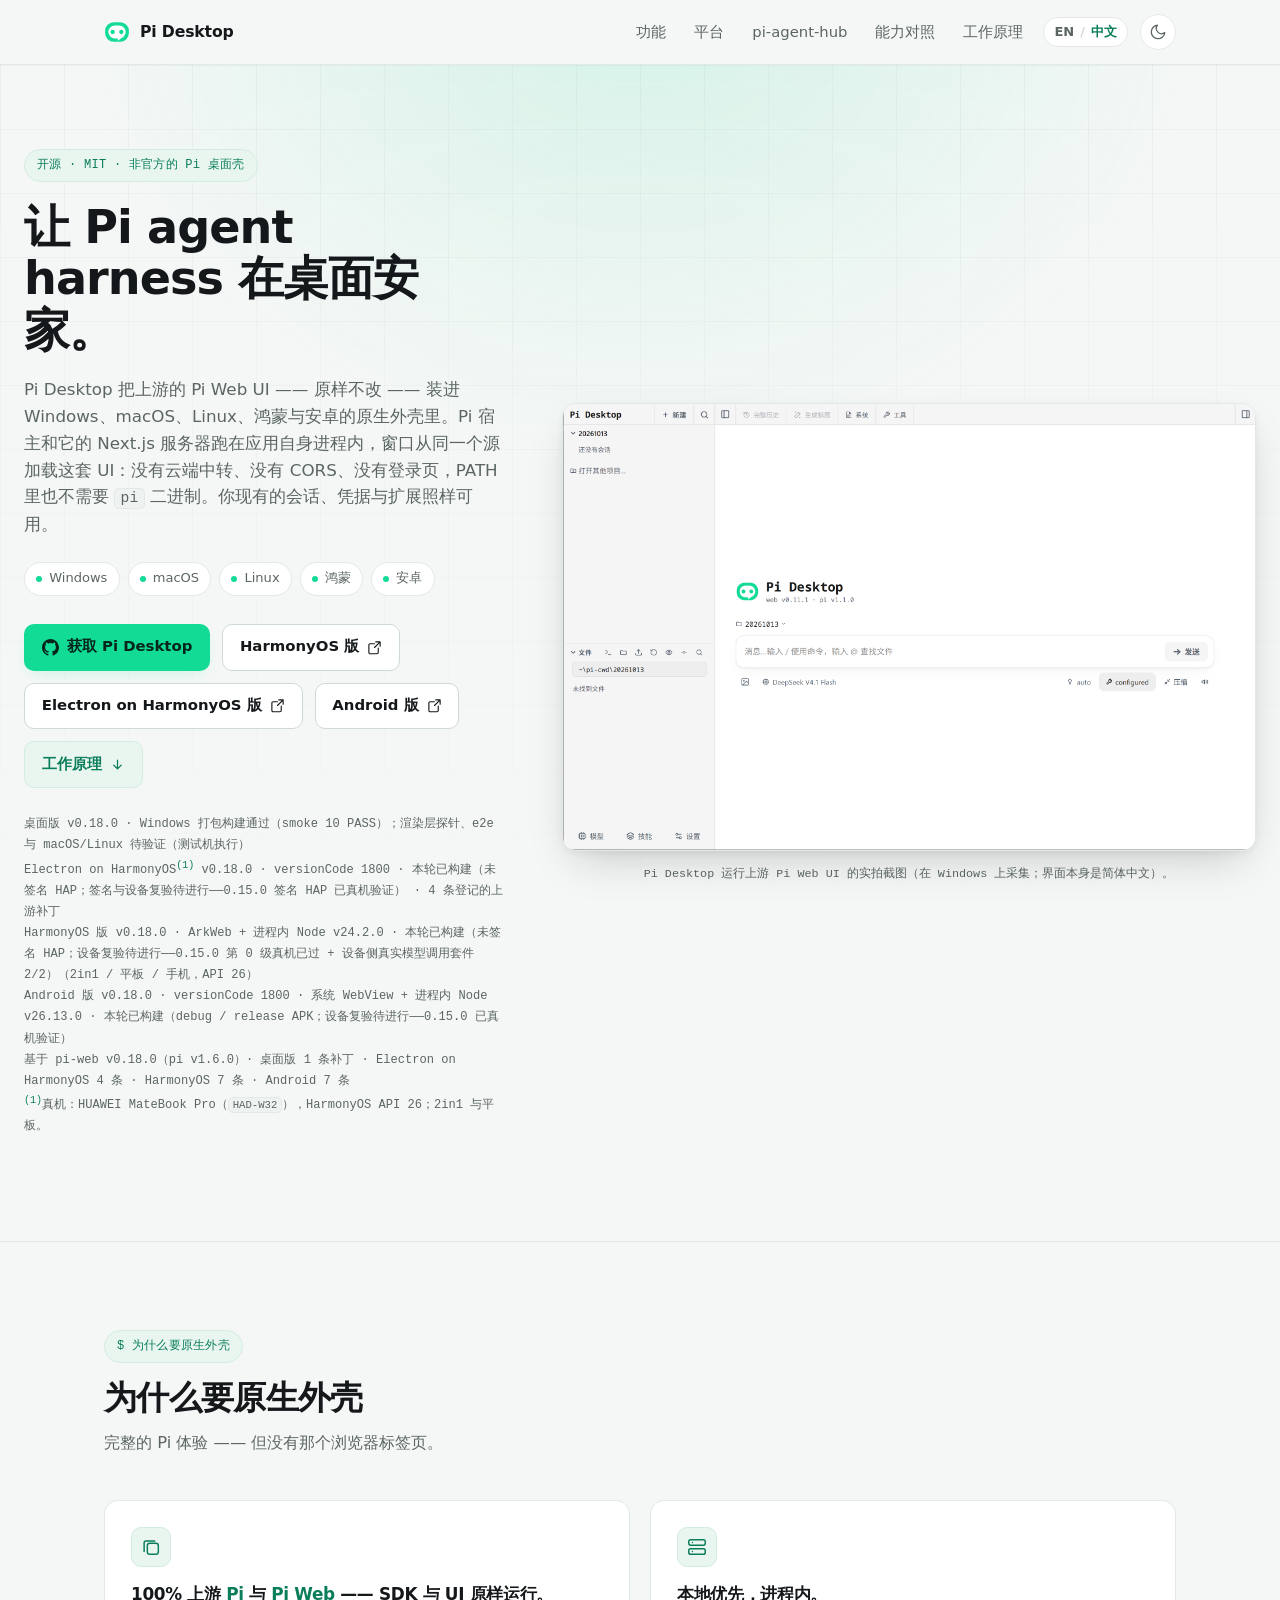
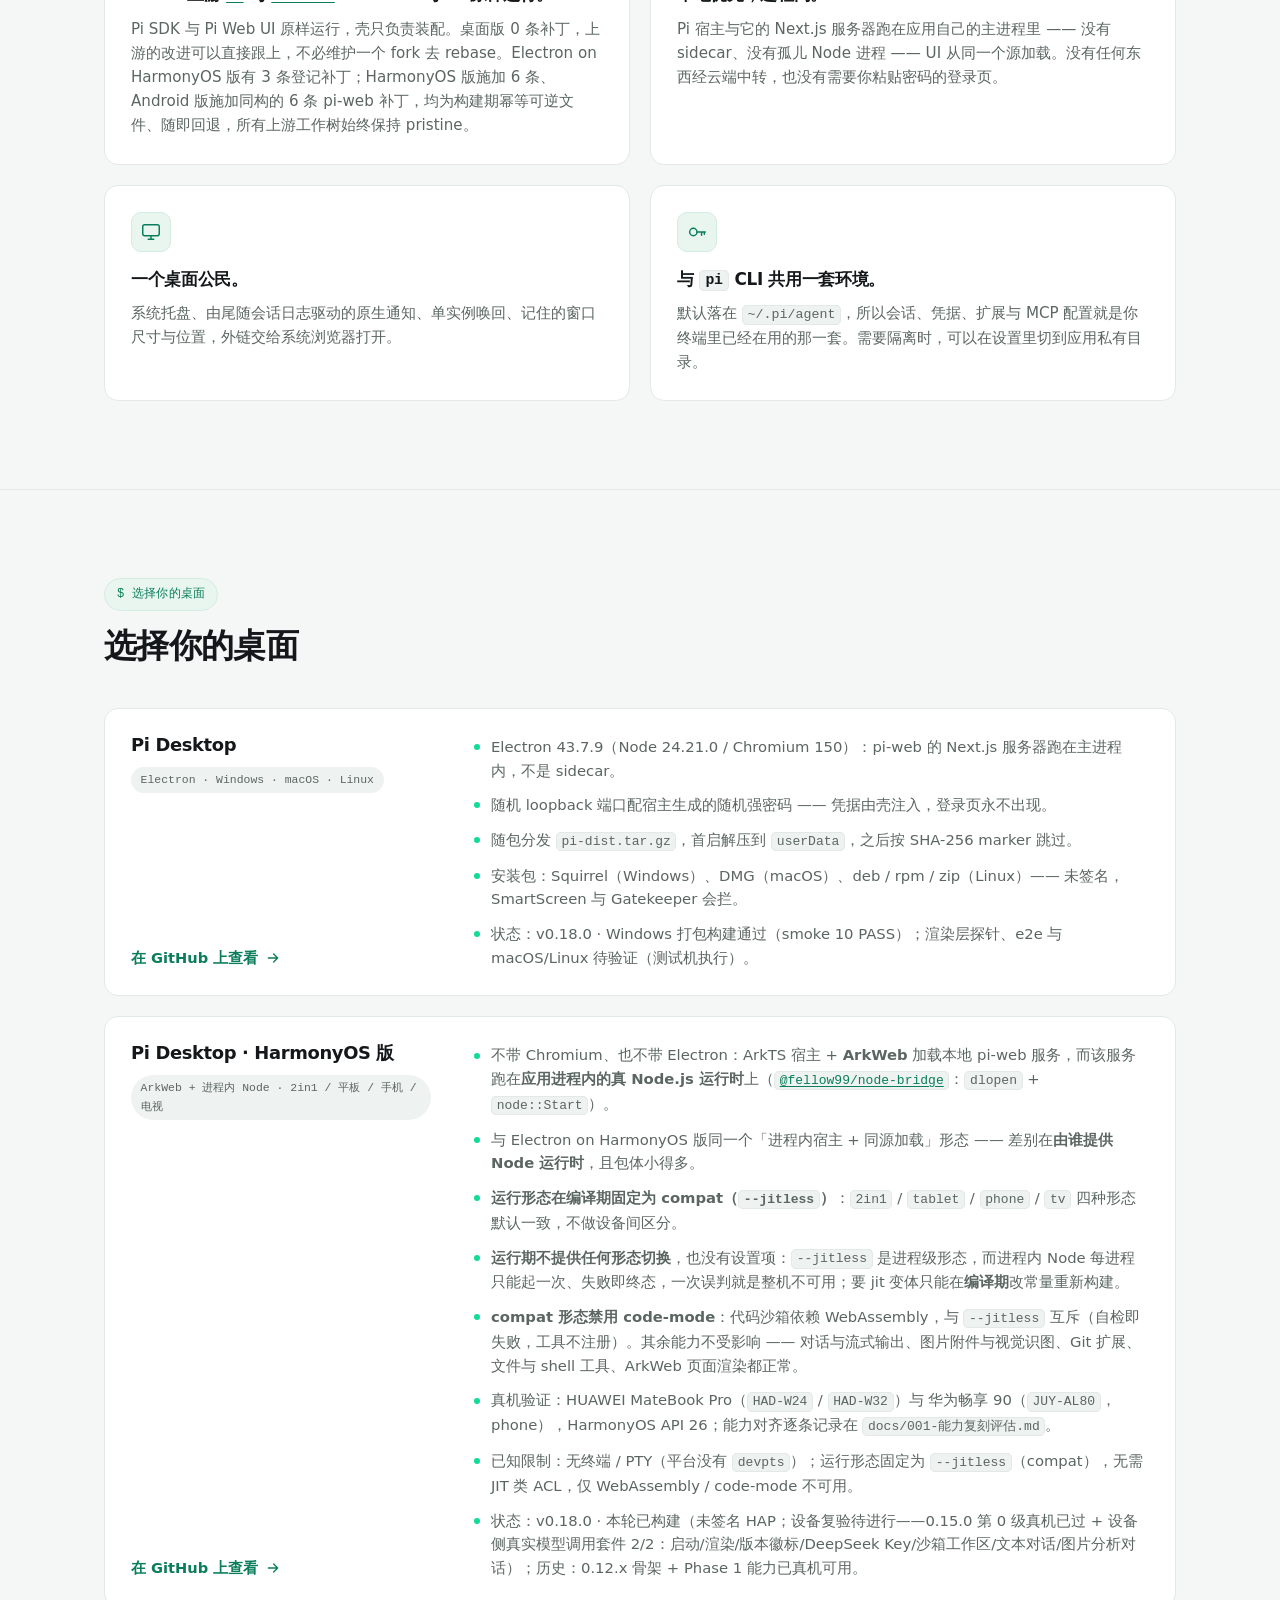
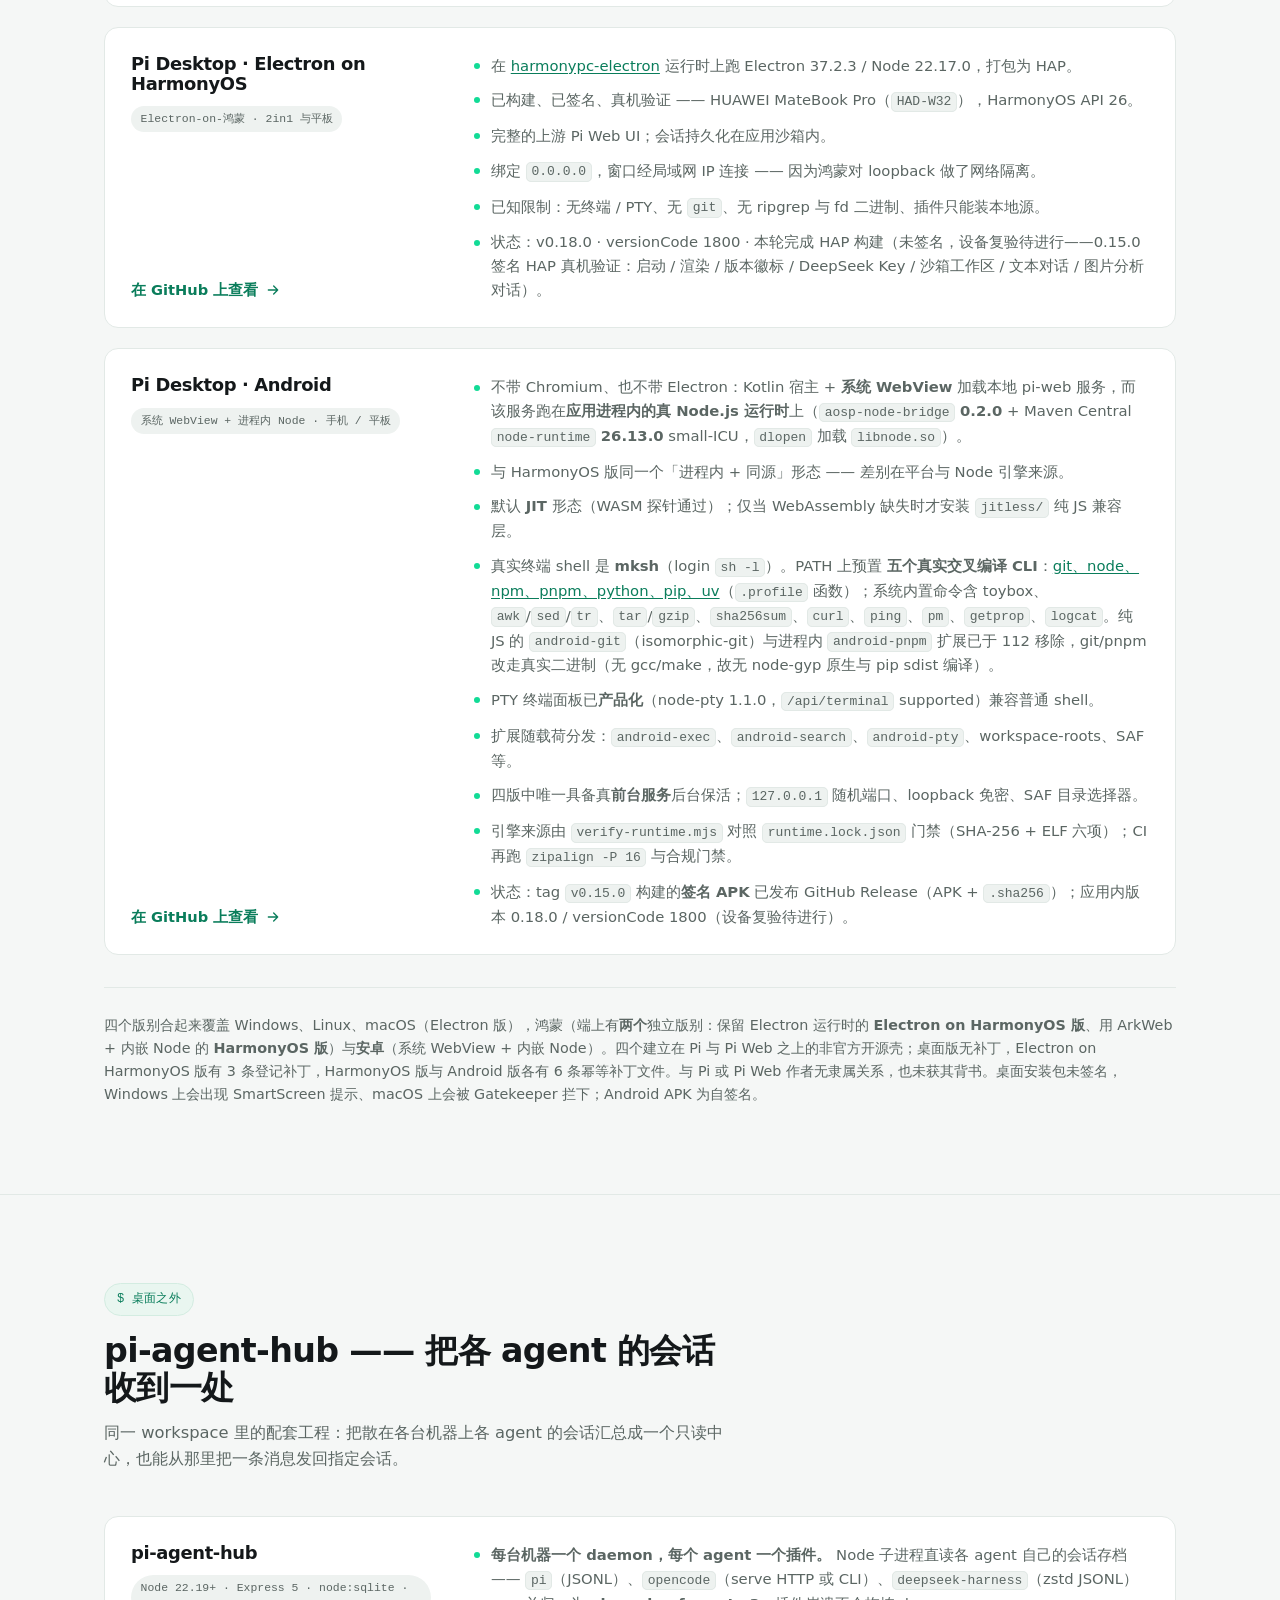
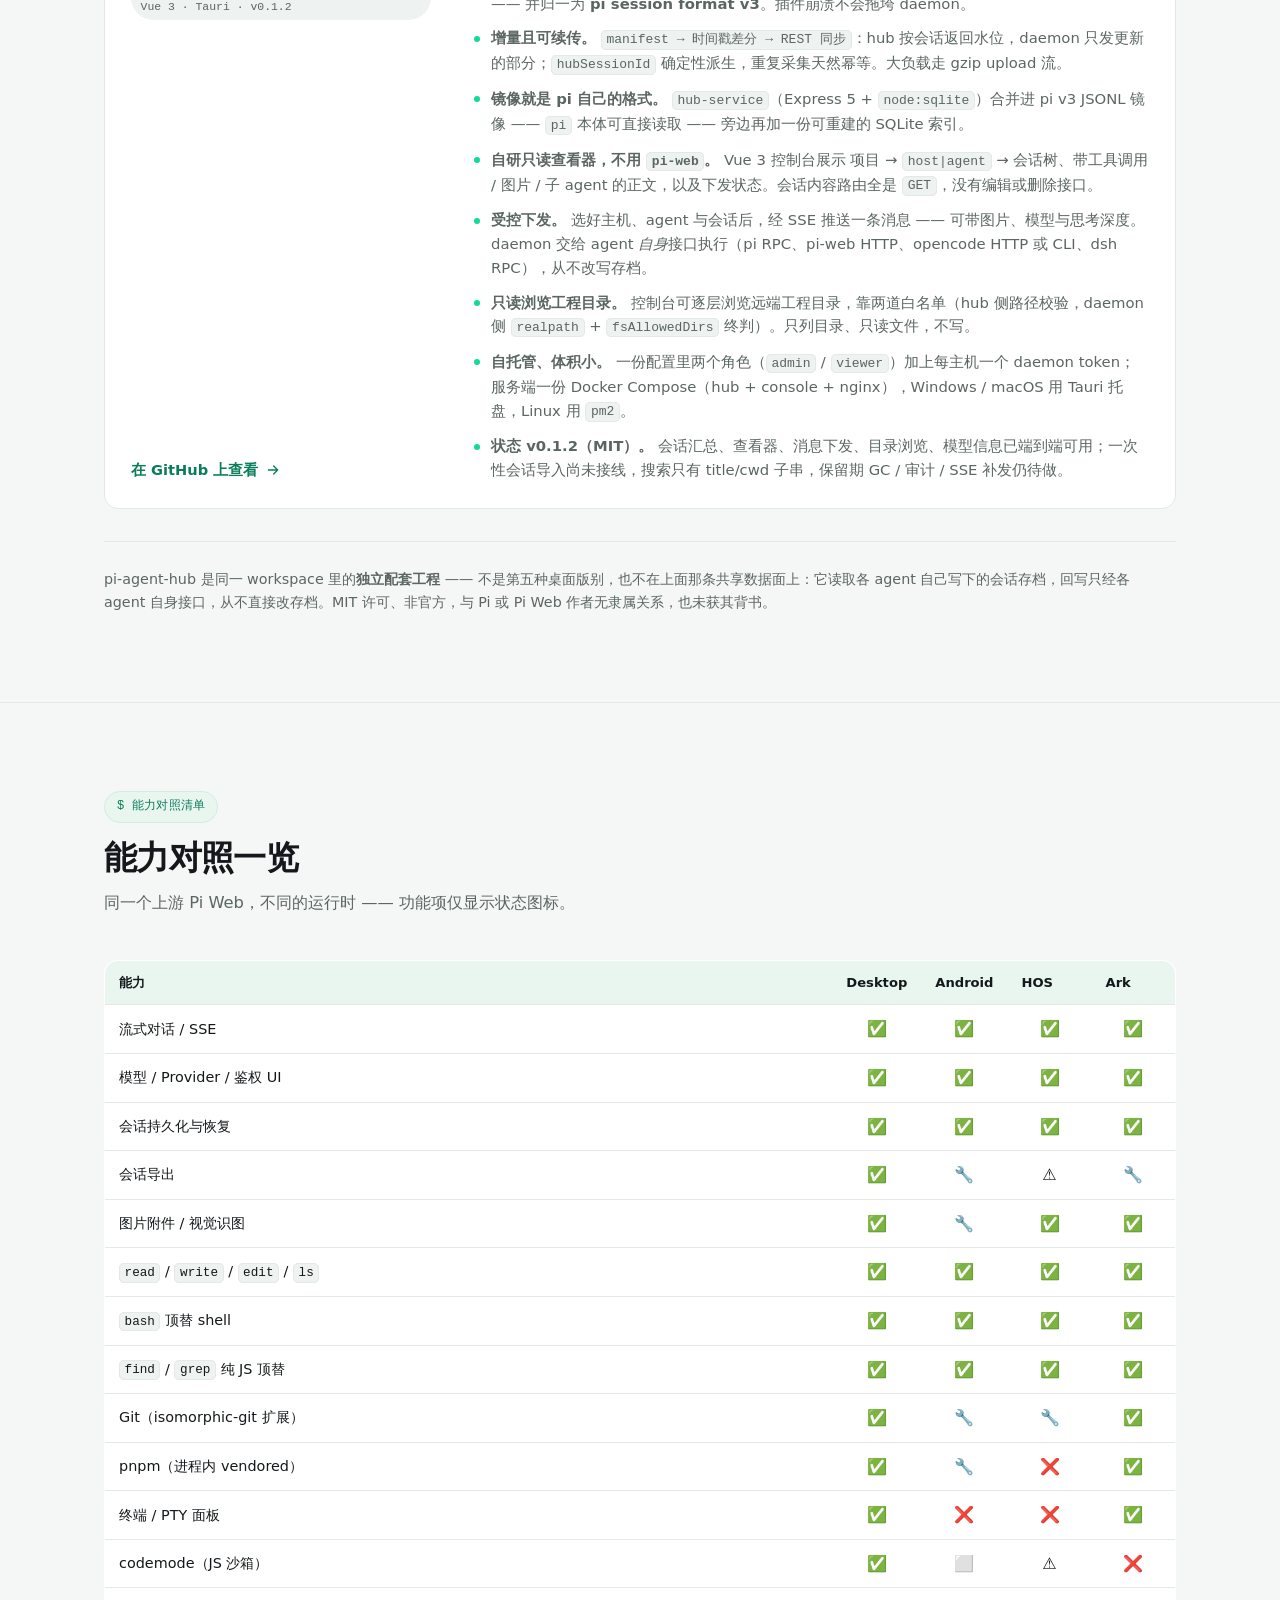
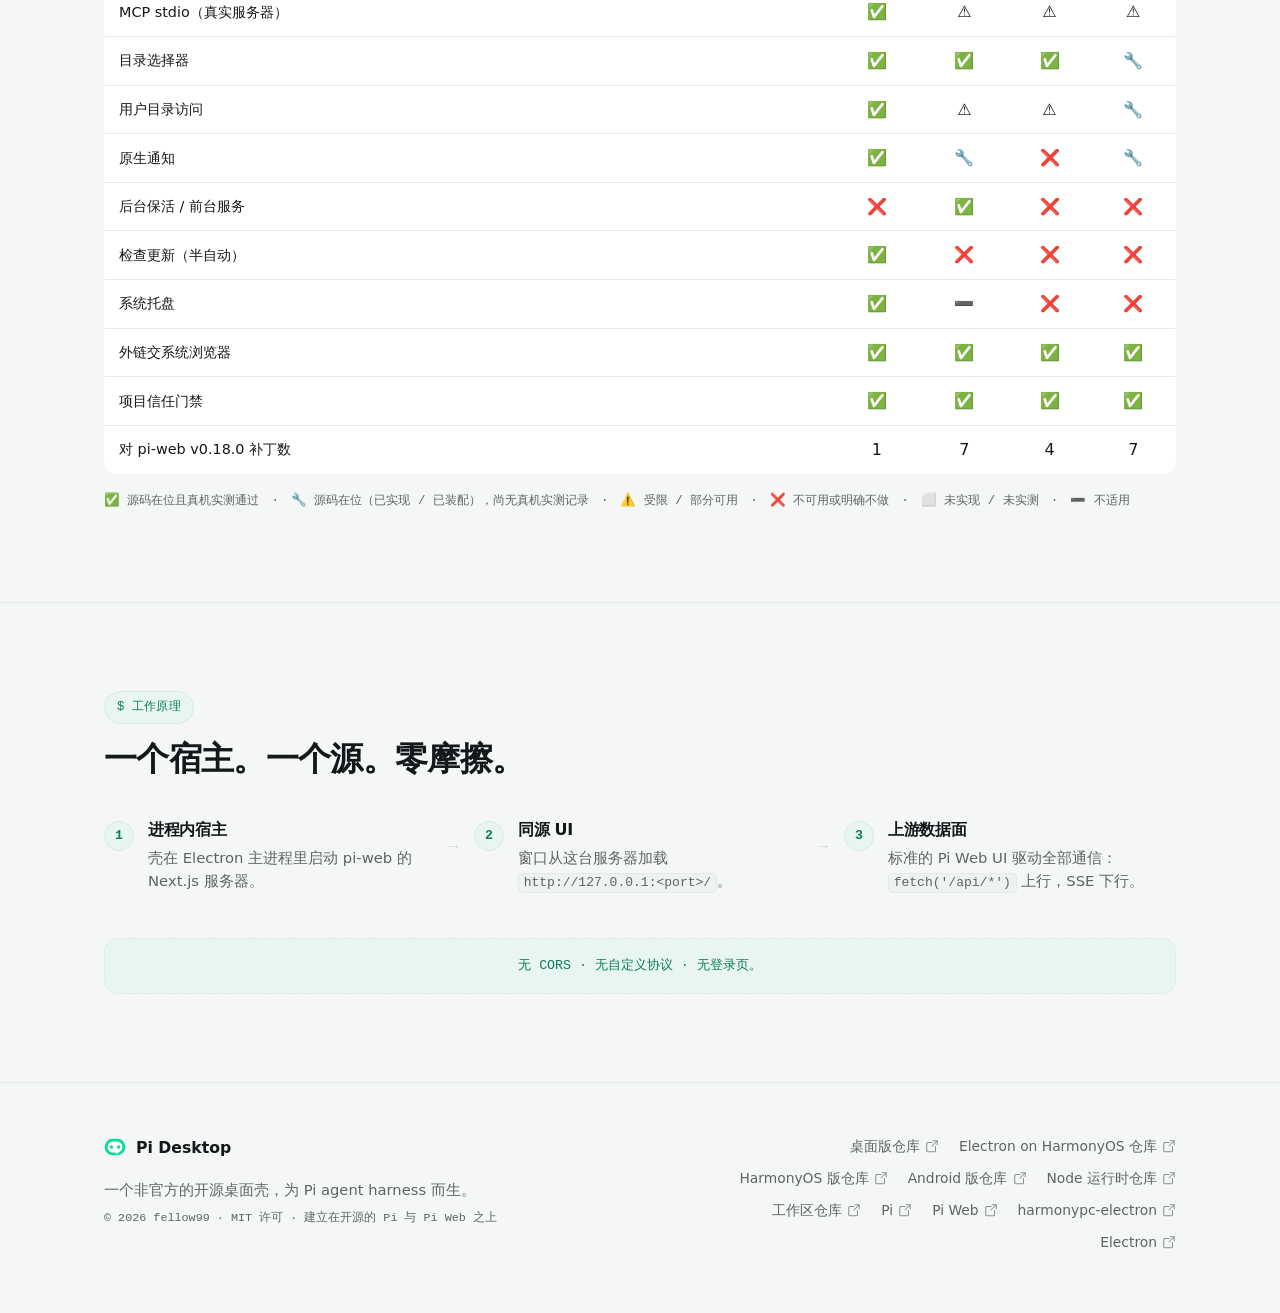
==== commit df46de5e: "docs: update site to v0.18.0 on pi-web v0.18.0 / pi v1.6.0 - both pages: version, versionCode 1800, " ====
--- a/index_zh.html
+++ b/index_zh.html
@@ -100,15 +100,15 @@
             </a>
           </div>
           <p class="trust">
-            桌面版 v0.17.0 · Windows 打包态端到端已验收（smoke 10 + e2e 11 + probe 7 全 PASS）；macOS &amp; Linux 待验证
+            桌面版 v0.18.0 · Windows 打包构建通过（smoke 10 PASS）；渲染层探针、e2e 与 macOS/Linux 待验证（测试机执行）
             <br>
-            Electron on HarmonyOS<sup>(1)</sup> v0.17.0 · versionCode 1700 · 本轮已构建（HAP；设备复验待进行——0.15.0 签名 HAP 已真机验证） · 3 条登记的上游补丁
+            Electron on HarmonyOS<sup>(1)</sup> v0.18.0 · versionCode 1800 · 本轮已构建（未签名 HAP；签名与设备复验待进行——0.15.0 签名 HAP 已真机验证） · 4 条登记的上游补丁
             <br>
-            HarmonyOS 版 v0.17.0 · ArkWeb + 进程内 Node v24.2.0 · 本轮已构建（HAP；设备复验待进行——0.15.0 第 0 级真机已过 + 设备侧真实模型调用套件 2/2）（2in1 / 平板 / 手机，API 26）
+            HarmonyOS 版 v0.18.0 · ArkWeb + 进程内 Node v24.2.0 · 本轮已构建（未签名 HAP；设备复验待进行——0.15.0 第 0 级真机已过 + 设备侧真实模型调用套件 2/2）（2in1 / 平板 / 手机，API 26）
             <br>
-            Android 版 v0.17.0 · 系统 WebView + 进程内 Node v26.13.0 · 本轮已构建（APK；设备复验待进行——0.15.0 已真机验证）
+            Android 版 v0.18.0 · versionCode 1800 · 系统 WebView + 进程内 Node v26.13.0 · 本轮已构建（debug / release APK；设备复验待进行——0.15.0 已真机验证）
             <br>
-            基于 pi-web v0.17.0（pi v1.5.2）· 桌面版 0 条补丁 · Electron on HarmonyOS 3 条 · HarmonyOS 6 条 · Android 6 条
+            基于 pi-web v0.18.0（pi v1.6.0）· 桌面版 1 条补丁 · Electron on HarmonyOS 4 条 · HarmonyOS 7 条 · Android 7 条
             <br>
             <sup>(1)</sup>真机：HUAWEI MateBook Pro（<code>HAD-W32</code>），HarmonyOS API 26；2in1 与平板。
           </p>
@@ -188,7 +188,7 @@
               <li>随机 loopback 端口配宿主生成的随机强密码 —— 凭据由壳注入，登录页永不出现。</li>
               <li>随包分发 <code>pi-dist.tar.gz</code>，首启解压到 <code>userData</code>，之后按 SHA-256 marker 跳过。</li>
               <li>安装包：Squirrel（Windows）、DMG（macOS）、deb / rpm / zip（Linux）—— 未签名，SmartScreen 与 Gatekeeper 会拦。</li>
-              <li>状态：v0.17.0 · Windows 打包态端到端已验收（smoke 10 + e2e 11 + probe 7 全 PASS）；macOS 与 Linux 待验证。</li>
+              <li>状态：v0.18.0 · Windows 打包构建通过（smoke 10 PASS）；渲染层探针、e2e 与 macOS/Linux 待验证（测试机执行）。</li>
             </ul>
             <a class="repo-link" href="https://github.com/fellow99/pi-desktop" target="_blank" rel="noopener">
               在 GitHub 上查看
@@ -209,7 +209,7 @@
               <li><strong>compat 形态禁用 code-mode</strong>：代码沙箱依赖 WebAssembly，与 <code>--jitless</code> 互斥（自检即失败，工具不注册）。其余能力不受影响 —— 对话与流式输出、图片附件与视觉识图、Git 扩展、文件与 shell 工具、ArkWeb 页面渲染都正常。</li>
               <li>真机验证：HUAWEI MateBook Pro（<code>HAD-W24</code> / <code>HAD-W32</code>）与 华为畅享 90（<code>JUY-AL80</code>，phone），HarmonyOS API 26；能力对齐逐条记录在 <code>docs/001-能力复刻评估.md</code>。</li>
               <li>已知限制：无终端 / PTY（平台没有 <code>devpts</code>）；运行形态固定为 <code>--jitless</code>（compat），无需 JIT 类 ACL，仅 WebAssembly / code-mode 不可用。</li>
-              <li>状态：v0.17.0 · 本轮已构建（HAP；设备复验待进行——0.15.0 第 0 级真机已过 + 设备侧真实模型调用套件 2/2：启动/渲染/版本徽标/DeepSeek Key/沙箱工作区/文本对话/图片分析对话）；历史：0.12.x 骨架 + Phase 1 能力已真机可用。</li>
+              <li>状态：v0.18.0 · 本轮已构建（未签名 HAP；设备复验待进行——0.15.0 第 0 级真机已过 + 设备侧真实模型调用套件 2/2：启动/渲染/版本徽标/DeepSeek Key/沙箱工作区/文本对话/图片分析对话）；历史：0.12.x 骨架 + Phase 1 能力已真机可用。</li>
             </ul>
             <a class="repo-link" href="https://github.com/fellow99/pi-desktop-ark" target="_blank" rel="noopener">
               在 GitHub 上查看
@@ -228,7 +228,7 @@
               <li>完整的上游 Pi Web UI；会话持久化在应用沙箱内。</li>
               <li>绑定 <code>0.0.0.0</code>，窗口经局域网 IP 连接 —— 因为鸿蒙对 loopback 做了网络隔离。</li>
               <li>已知限制：无终端 / PTY、无 <code>git</code>、无 ripgrep 与 fd 二进制、插件只能装本地源。</li>
-              <li>状态：v0.17.0 · versionCode 1700 · 本轮完成 HAP 构建（设备复验待进行——0.15.0 签名 HAP 真机验证：启动 / 渲染 / 版本徽标 / DeepSeek Key / 沙箱工作区 / 文本对话 / 图片分析对话）。</li>
+              <li>状态：v0.18.0 · versionCode 1800 · 本轮完成 HAP 构建（未签名，设备复验待进行——0.15.0 签名 HAP 真机验证：启动 / 渲染 / 版本徽标 / DeepSeek Key / 沙箱工作区 / 文本对话 / 图片分析对话）。</li>
             </ul>
             <a class="repo-link" href="https://github.com/fellow99/pi-desktop-hos" target="_blank" rel="noopener">
               在 GitHub 上查看
@@ -250,7 +250,7 @@
               <li>扩展随载荷分发：<code>android-exec</code>、<code>android-search</code>、<code>android-pty</code>、workspace-roots、SAF 等。</li>
               <li>四版中唯一具备真<strong>前台服务</strong>后台保活；<code>127.0.0.1</code> 随机端口、loopback 免密、SAF 目录选择器。</li>
               <li>引擎来源由 <code>verify-runtime.mjs</code> 对照 <code>runtime.lock.json</code> 门禁（SHA-256 + ELF 六项）；CI 再跑 <code>zipalign -P 16</code> 与合规门禁。</li>
-              <li>状态：tag <code>v0.15.0</code> 构建的<strong>签名 APK</strong> 已发布 GitHub Release（APK + <code>.sha256</code>）；应用内版本 0.17.0 / versionCode 1700（设备复验待进行）。</li>
+              <li>状态：tag <code>v0.15.0</code> 构建的<strong>签名 APK</strong> 已发布 GitHub Release（APK + <code>.sha256</code>）；应用内版本 0.18.0 / versionCode 1800（设备复验待进行）。</li>
             </ul>
             <a class="repo-link" href="https://github.com/fellow99/pi-desktop-android" target="_blank" rel="noopener">
               在 GitHub 上查看
@@ -340,7 +340,7 @@
               <tr><td class="cap-feature">系统托盘</td><td class="cap-status">✅</td><td class="cap-status">➖</td><td class="cap-status">❌</td><td class="cap-status">❌</td></tr>
               <tr><td class="cap-feature">外链交系统浏览器</td><td class="cap-status">✅</td><td class="cap-status">✅</td><td class="cap-status">✅</td><td class="cap-status">✅</td></tr>
               <tr><td class="cap-feature">项目信任门禁</td><td class="cap-status">✅</td><td class="cap-status">✅</td><td class="cap-status">✅</td><td class="cap-status">✅</td></tr>
-              <tr><td class="cap-feature">对 pi-web v0.17.0 补丁数</td><td class="cap-status">0</td><td class="cap-status">6</td><td class="cap-status">3</td><td class="cap-status">6</td></tr>
+              <tr><td class="cap-feature">对 pi-web v0.18.0 补丁数</td><td class="cap-status">1</td><td class="cap-status">7</td><td class="cap-status">4</td><td class="cap-status">7</td></tr>
             </tbody>
           </table>
         </div>
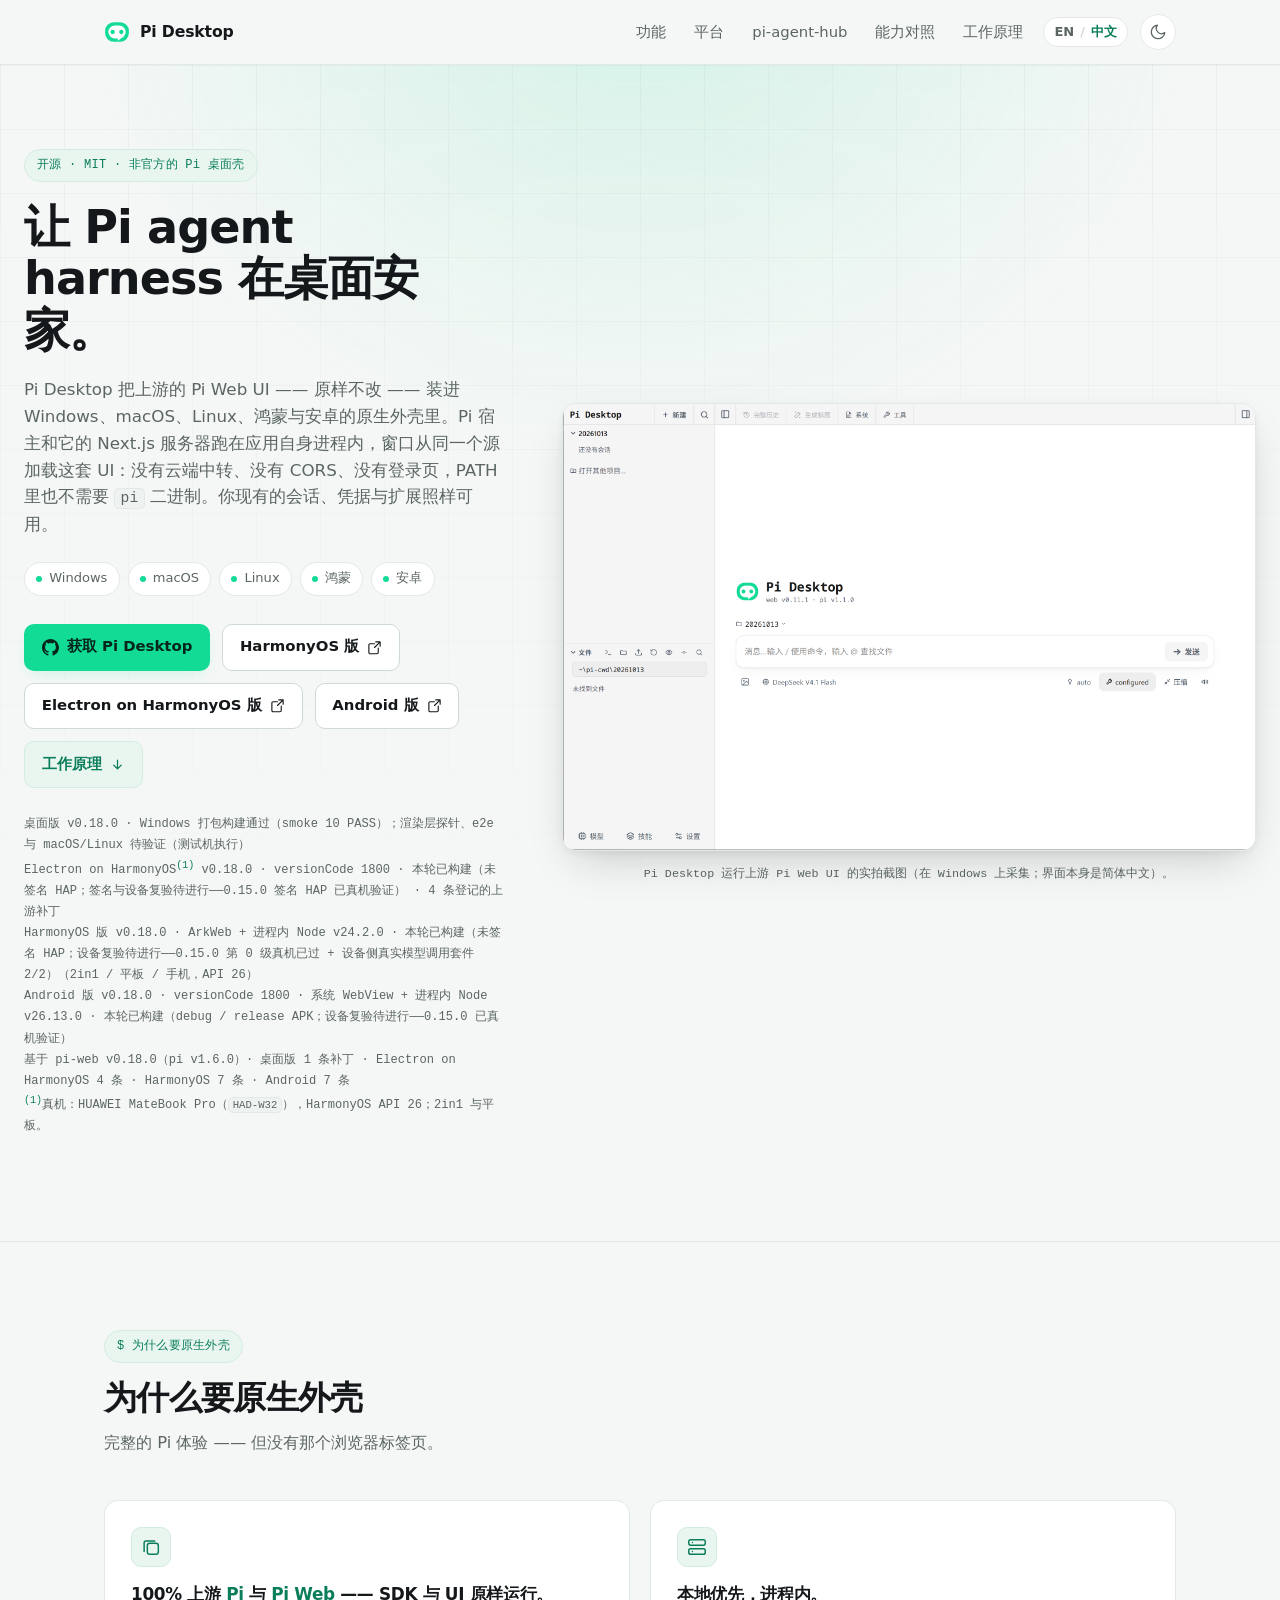
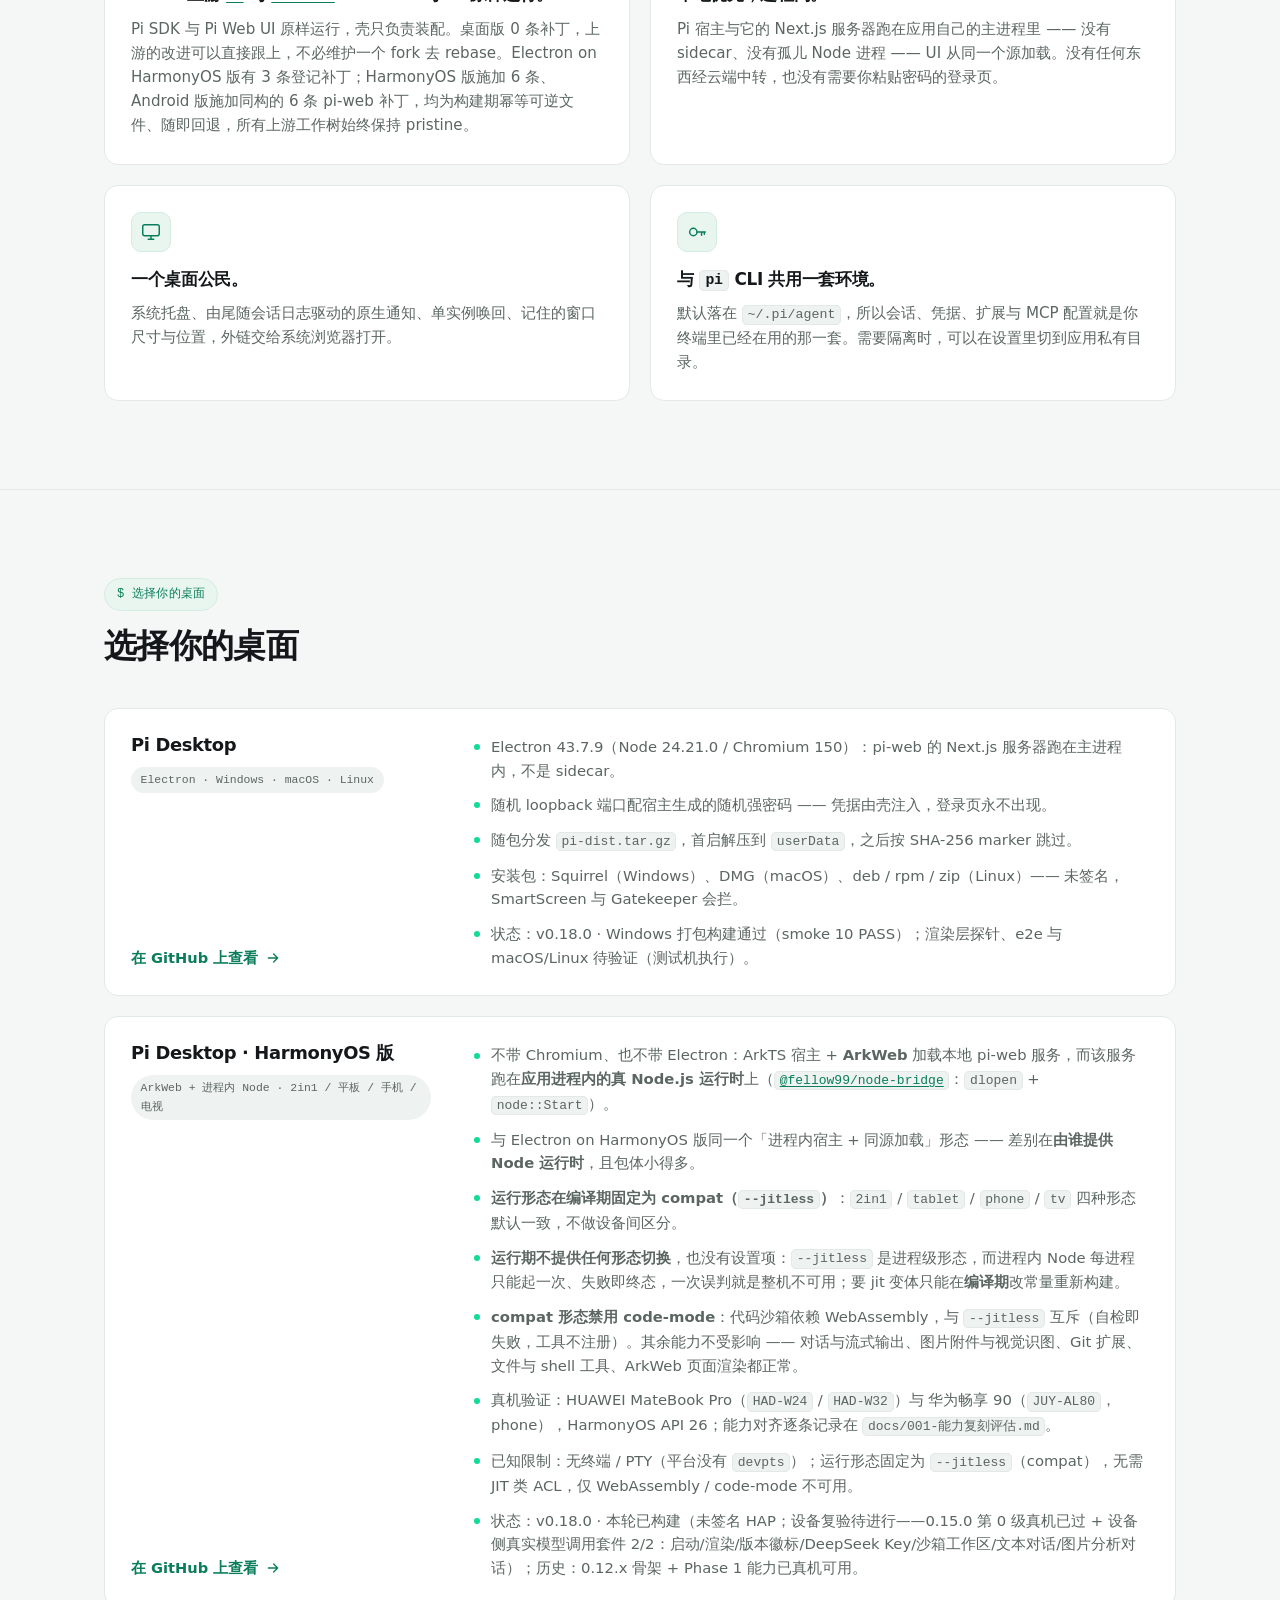
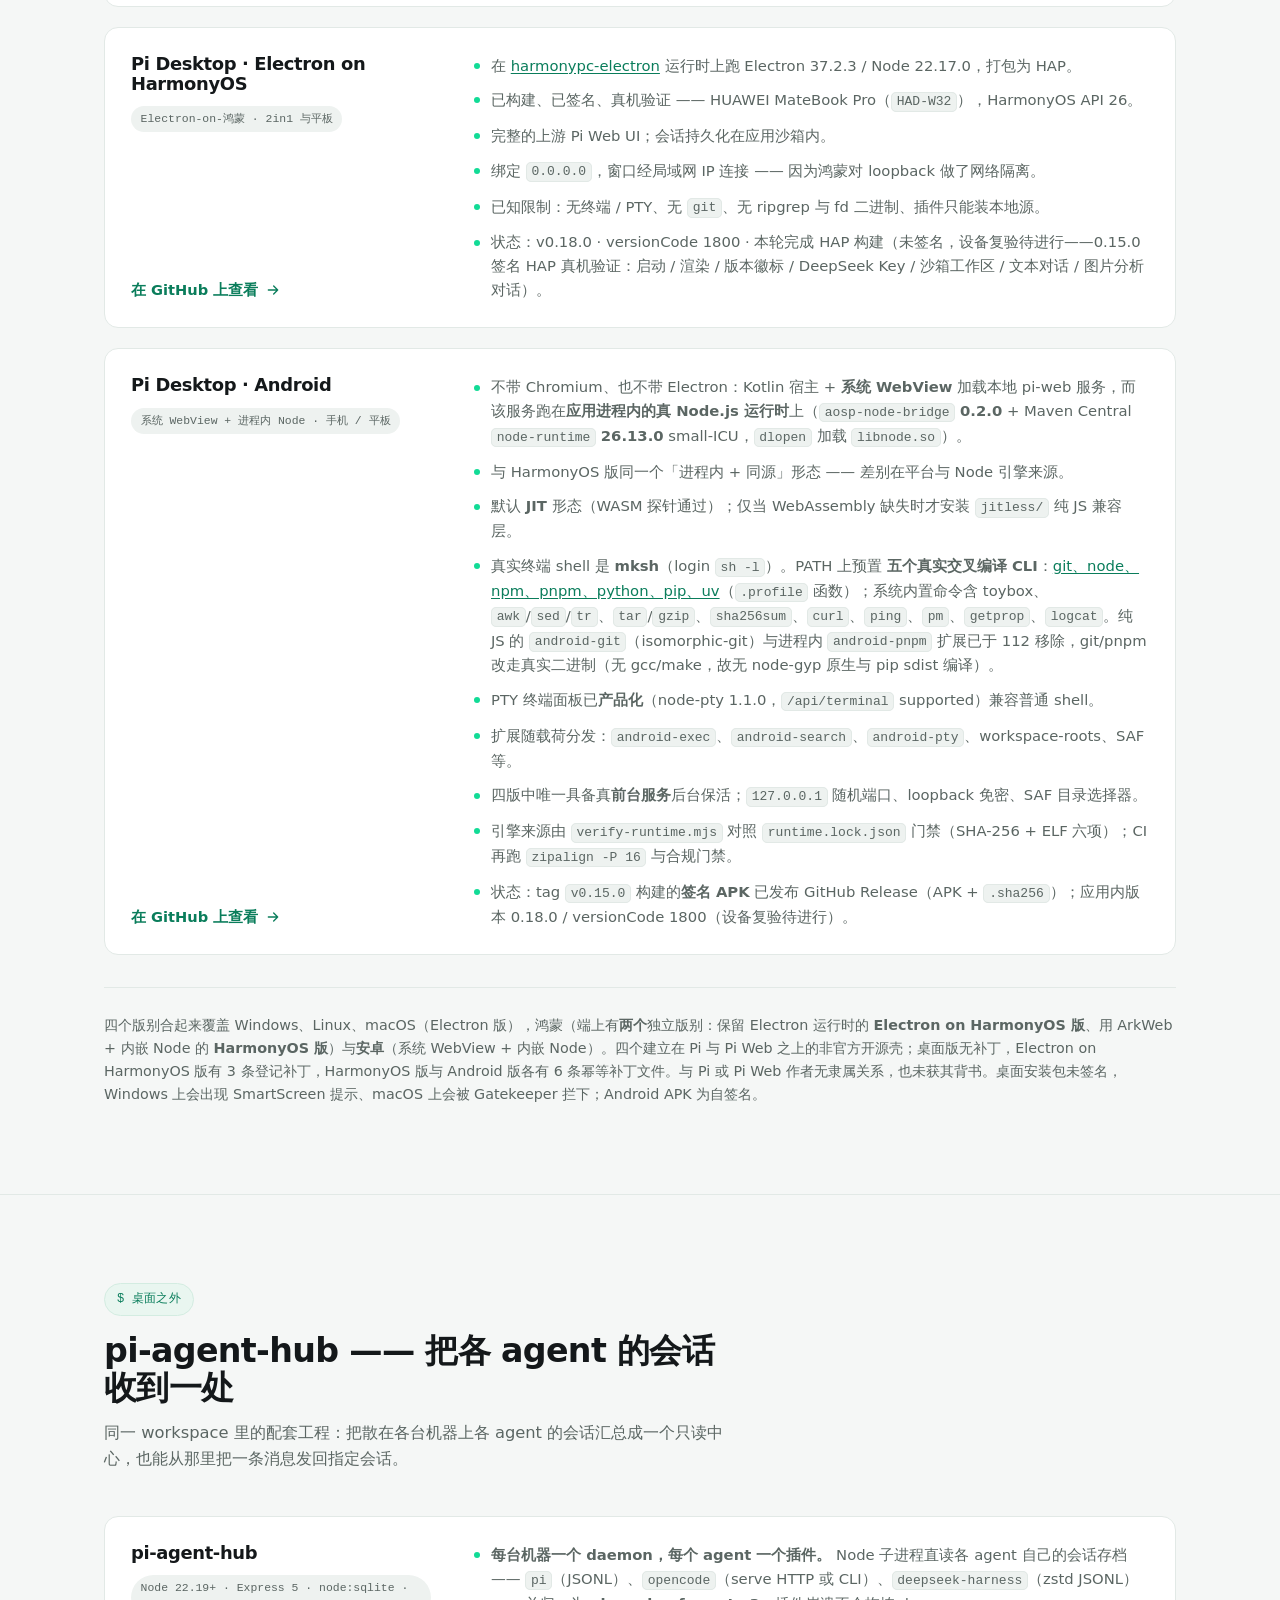
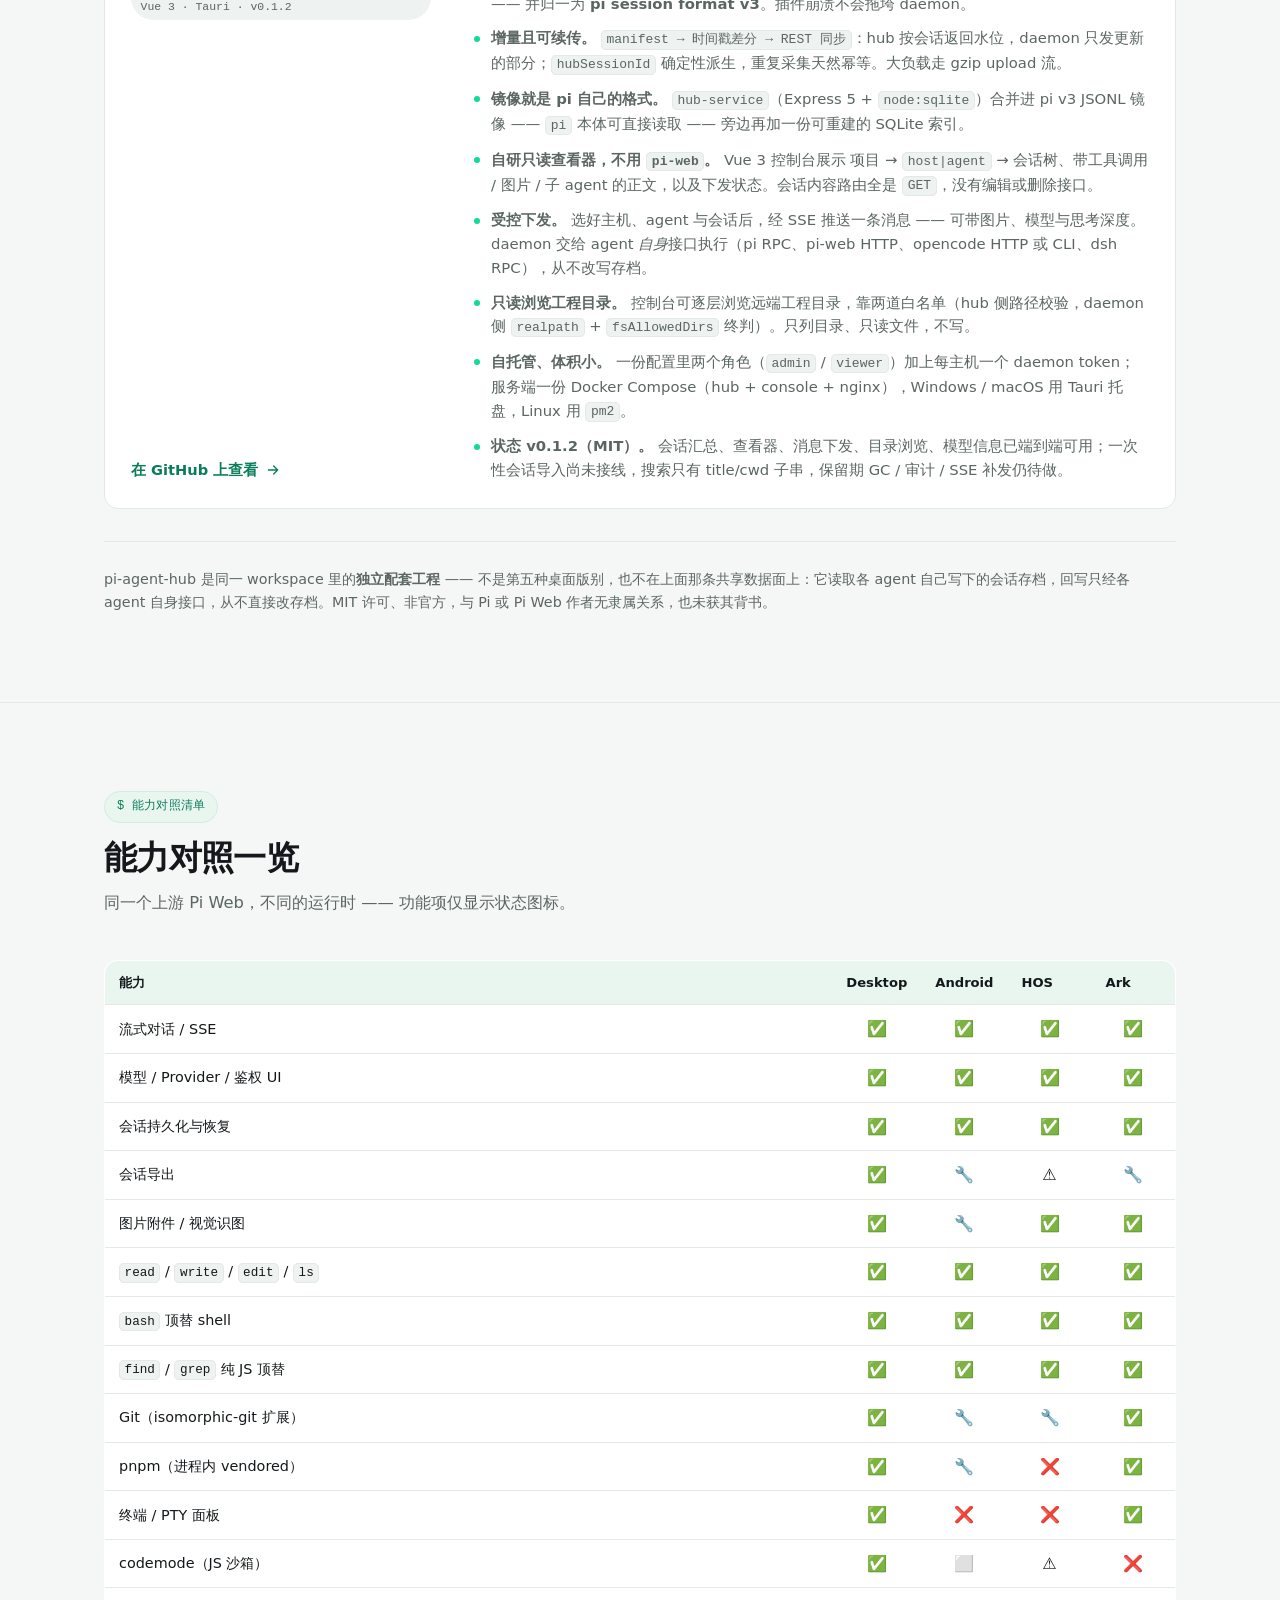
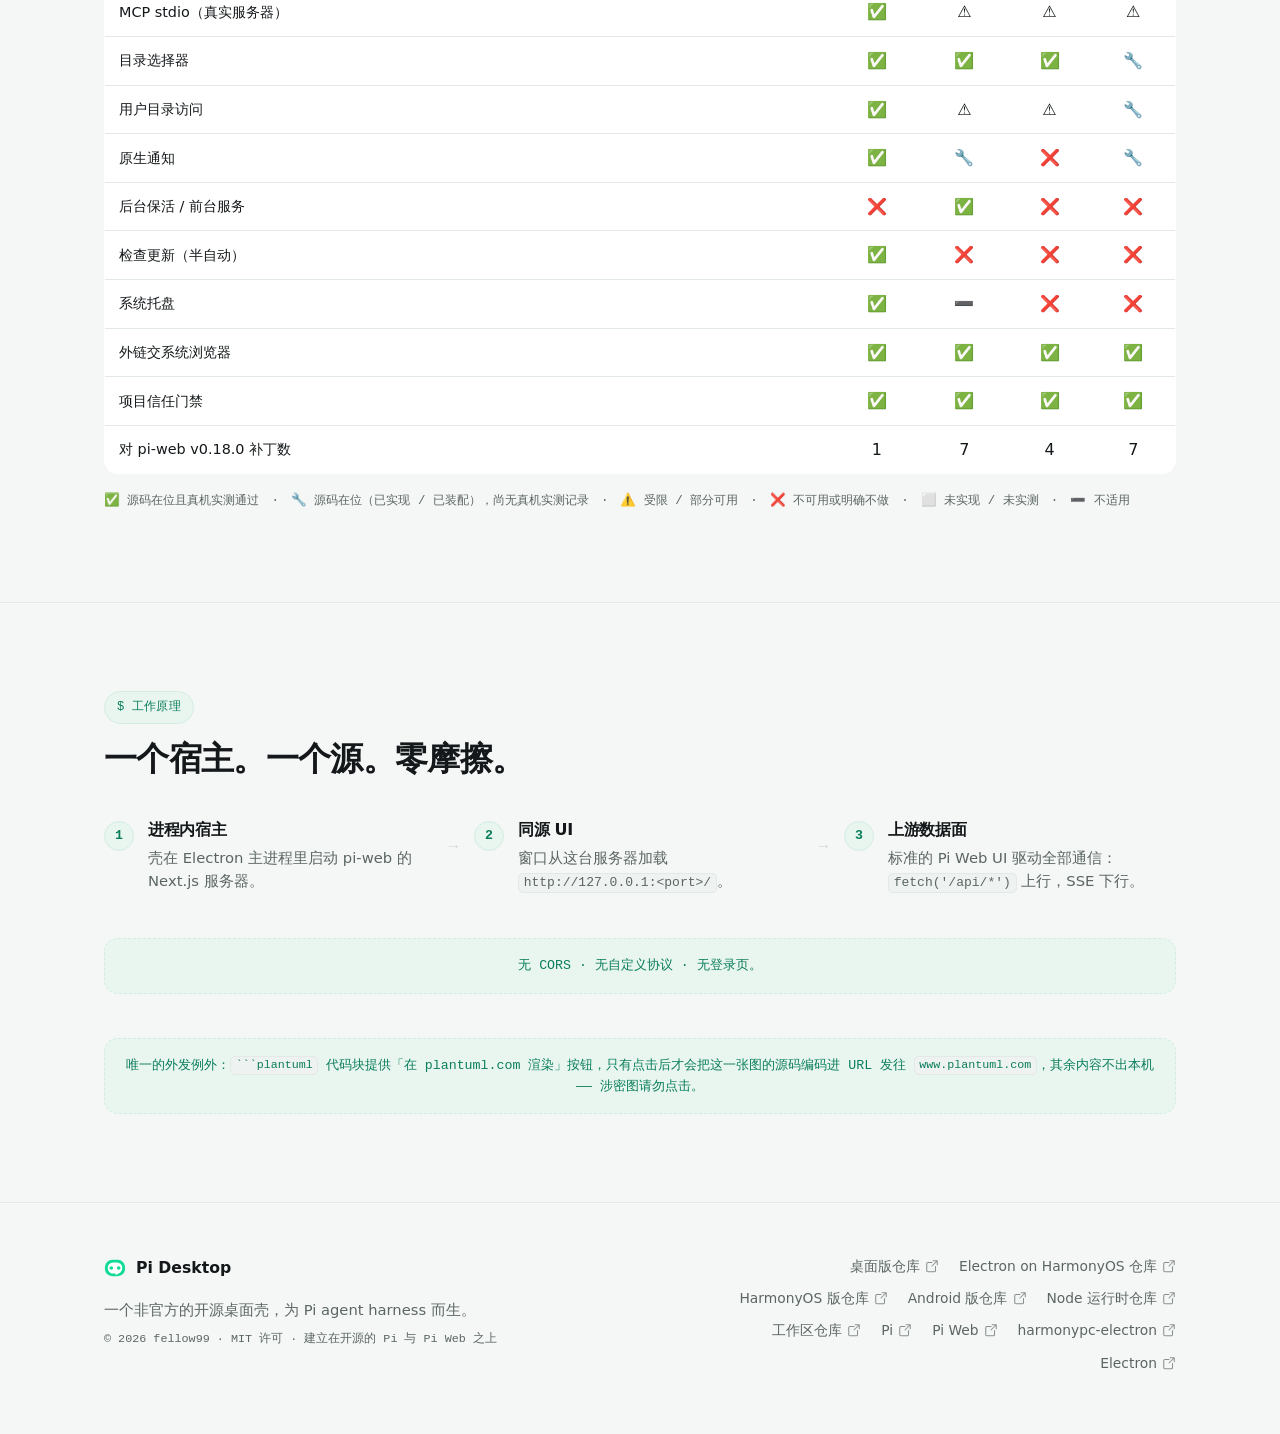
==== commit 2ec8cf3e: "docs: disclose the one opt-in plantuml.com request and fix fact sources" ====
--- a/index_zh.html
+++ b/index_zh.html
@@ -381,6 +381,7 @@
         </ol>
 
         <p class="result-badge">无 CORS · 无自定义协议 · 无登录页。</p>
+        <p class="result-badge">唯一的外发例外：<code>```plantuml</code> 代码块提供「在 plantuml.com 渲染」按钮，只有点击后才会把这一张图的源码编码进 URL 发往 <code>www.plantuml.com</code>，其余内容不出本机 —— 涉密图请勿点击。</p>
       </div>
     </section>
   </main>
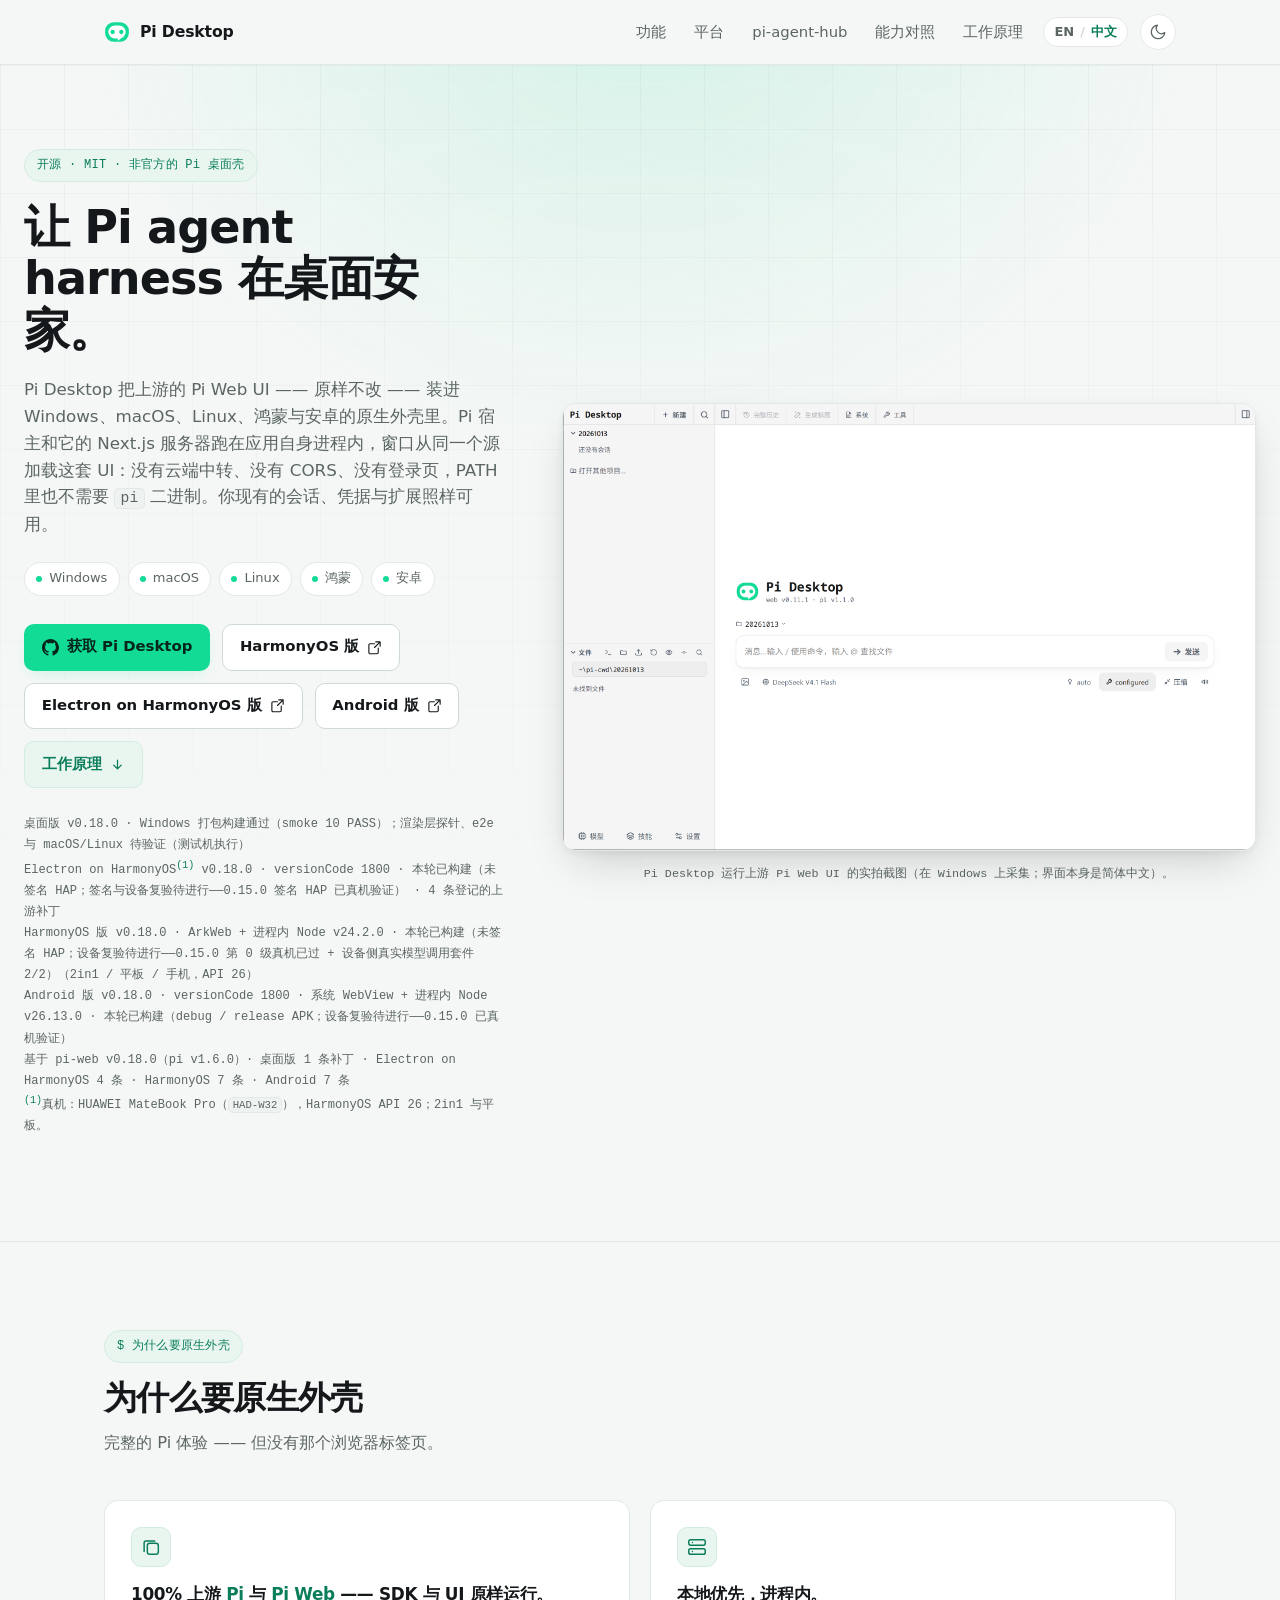
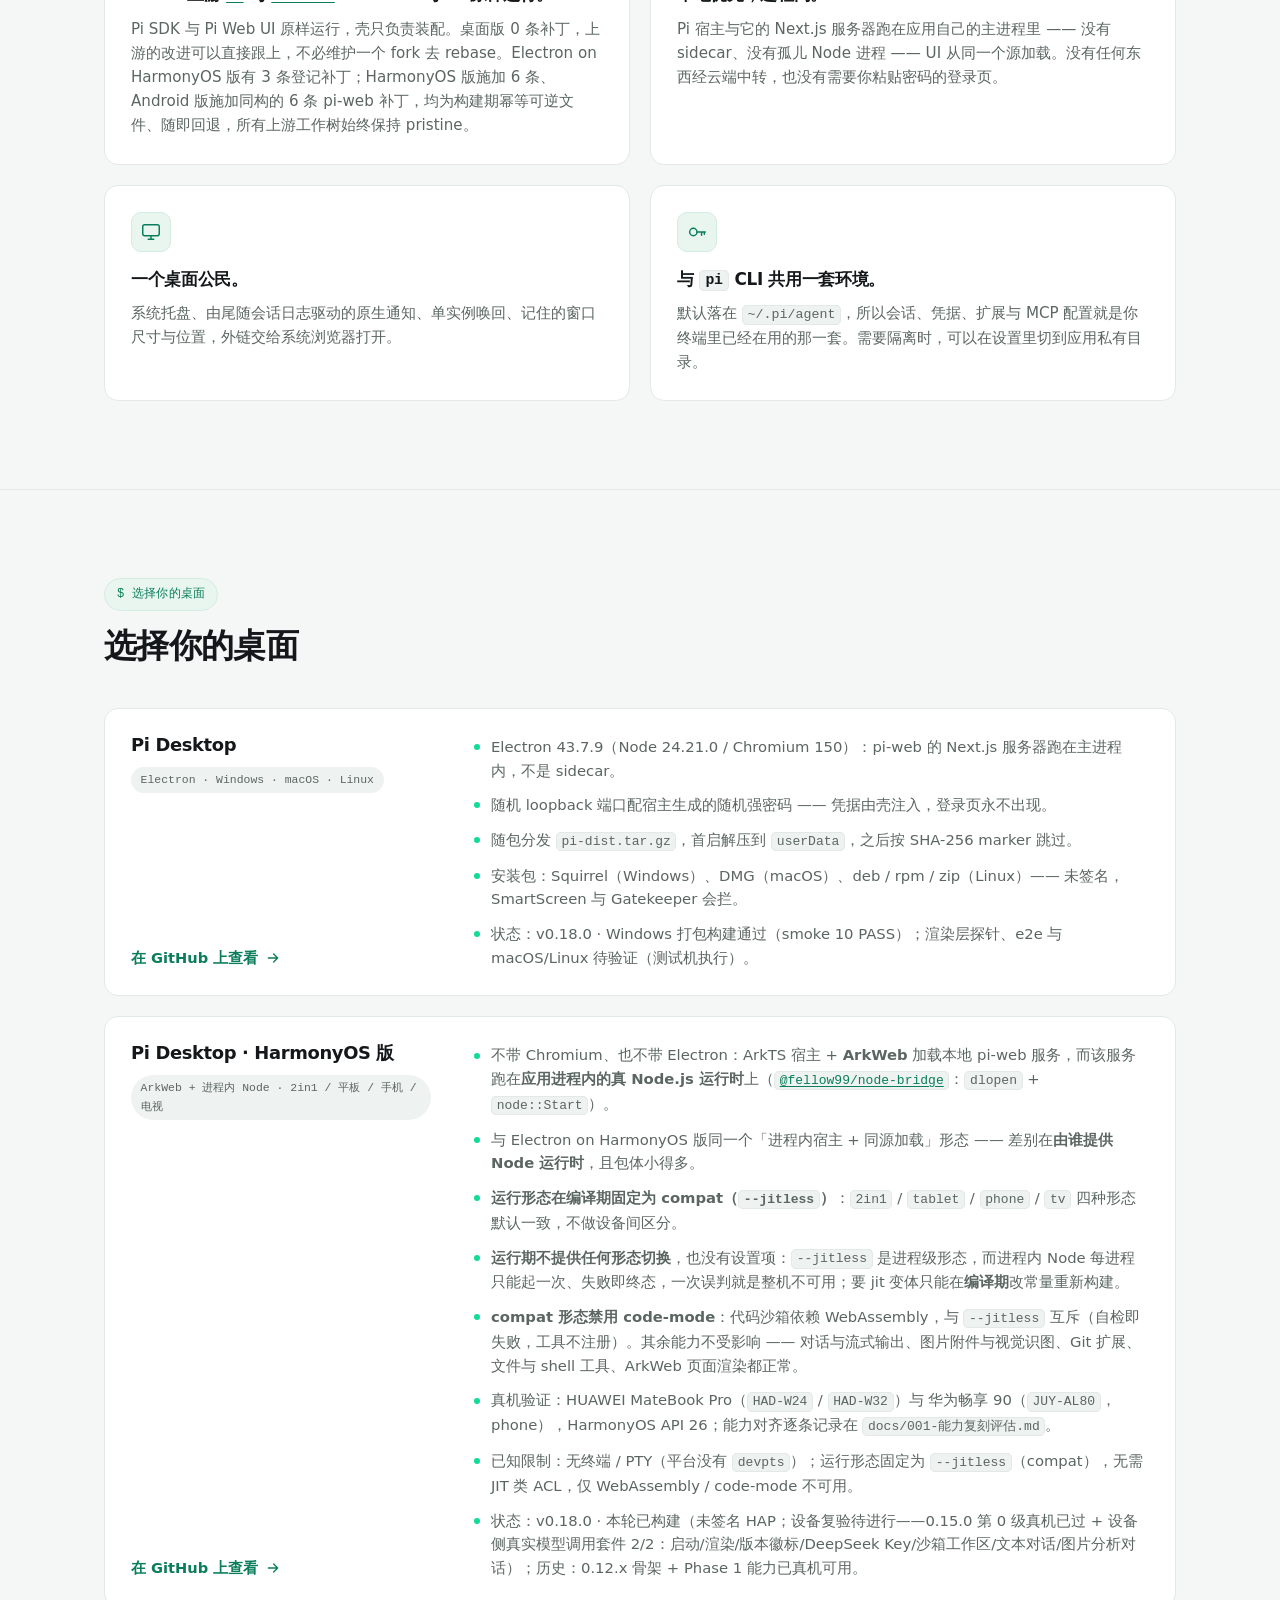
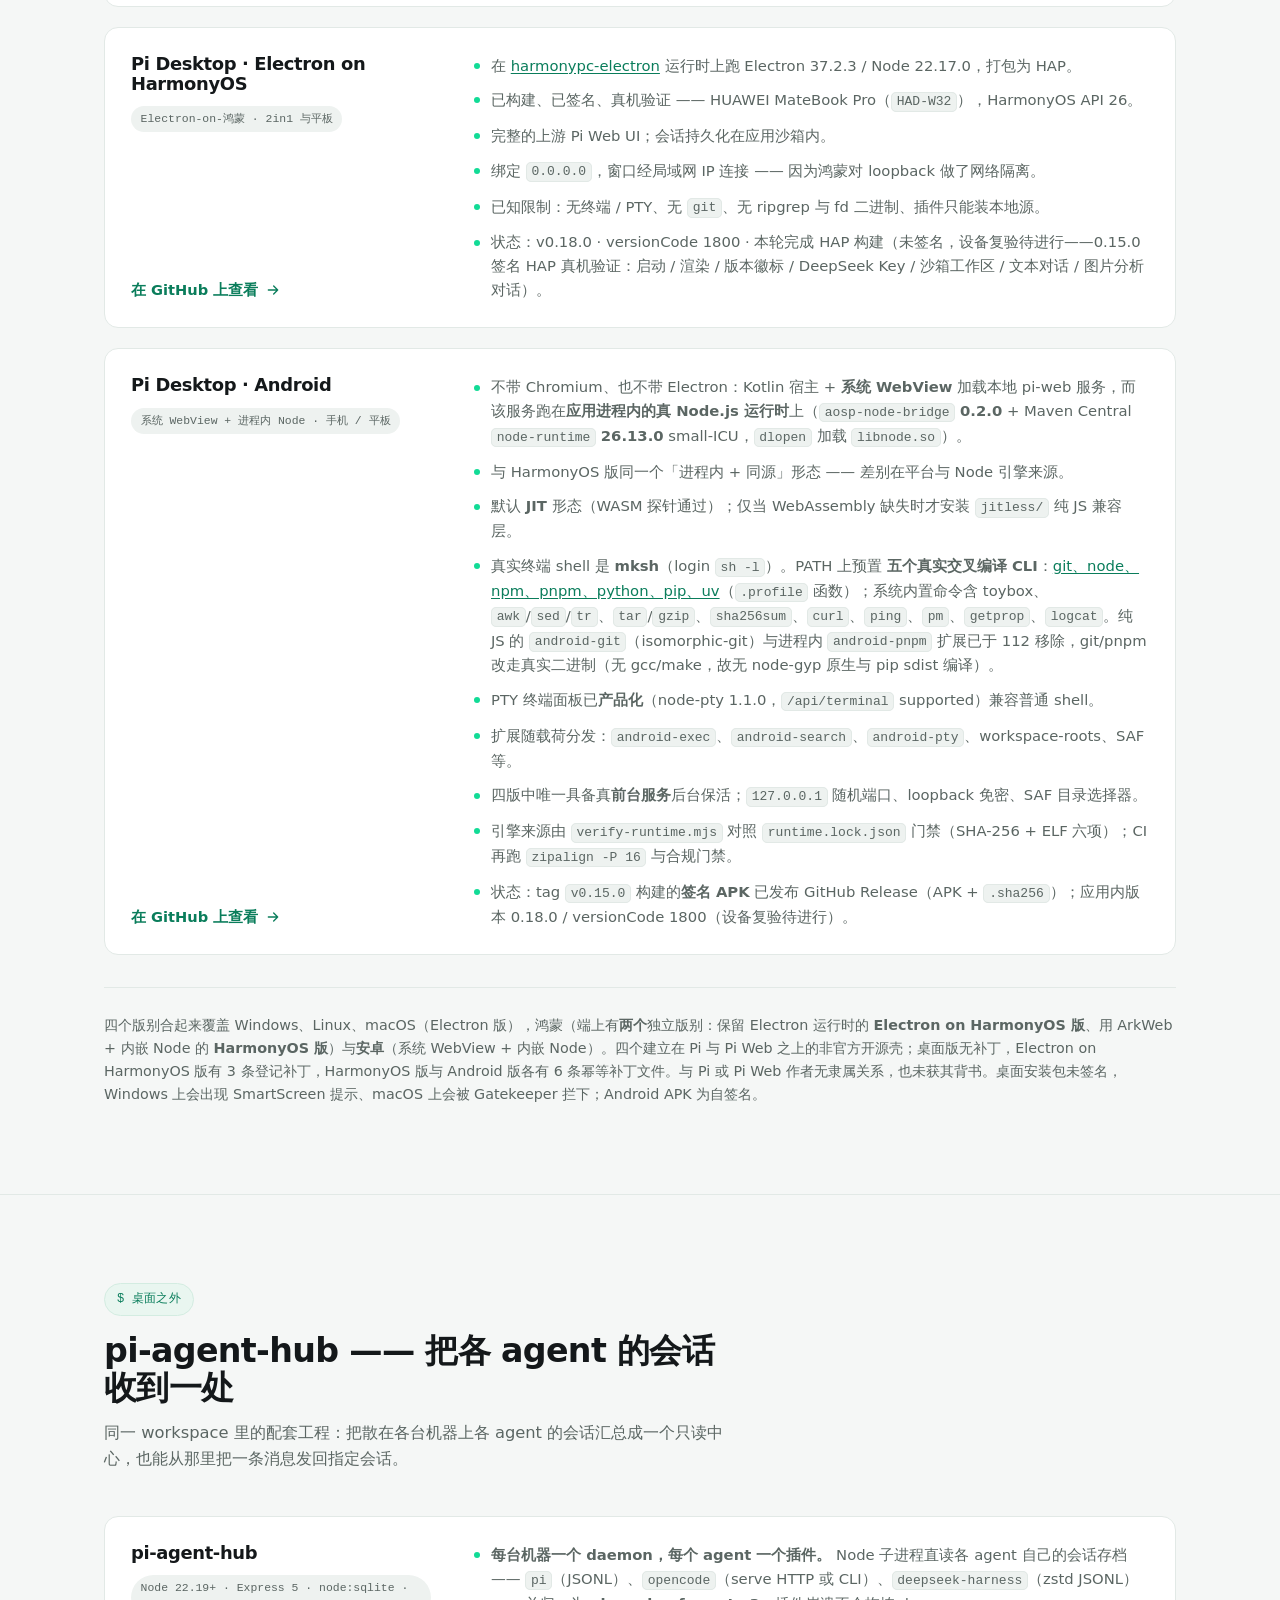
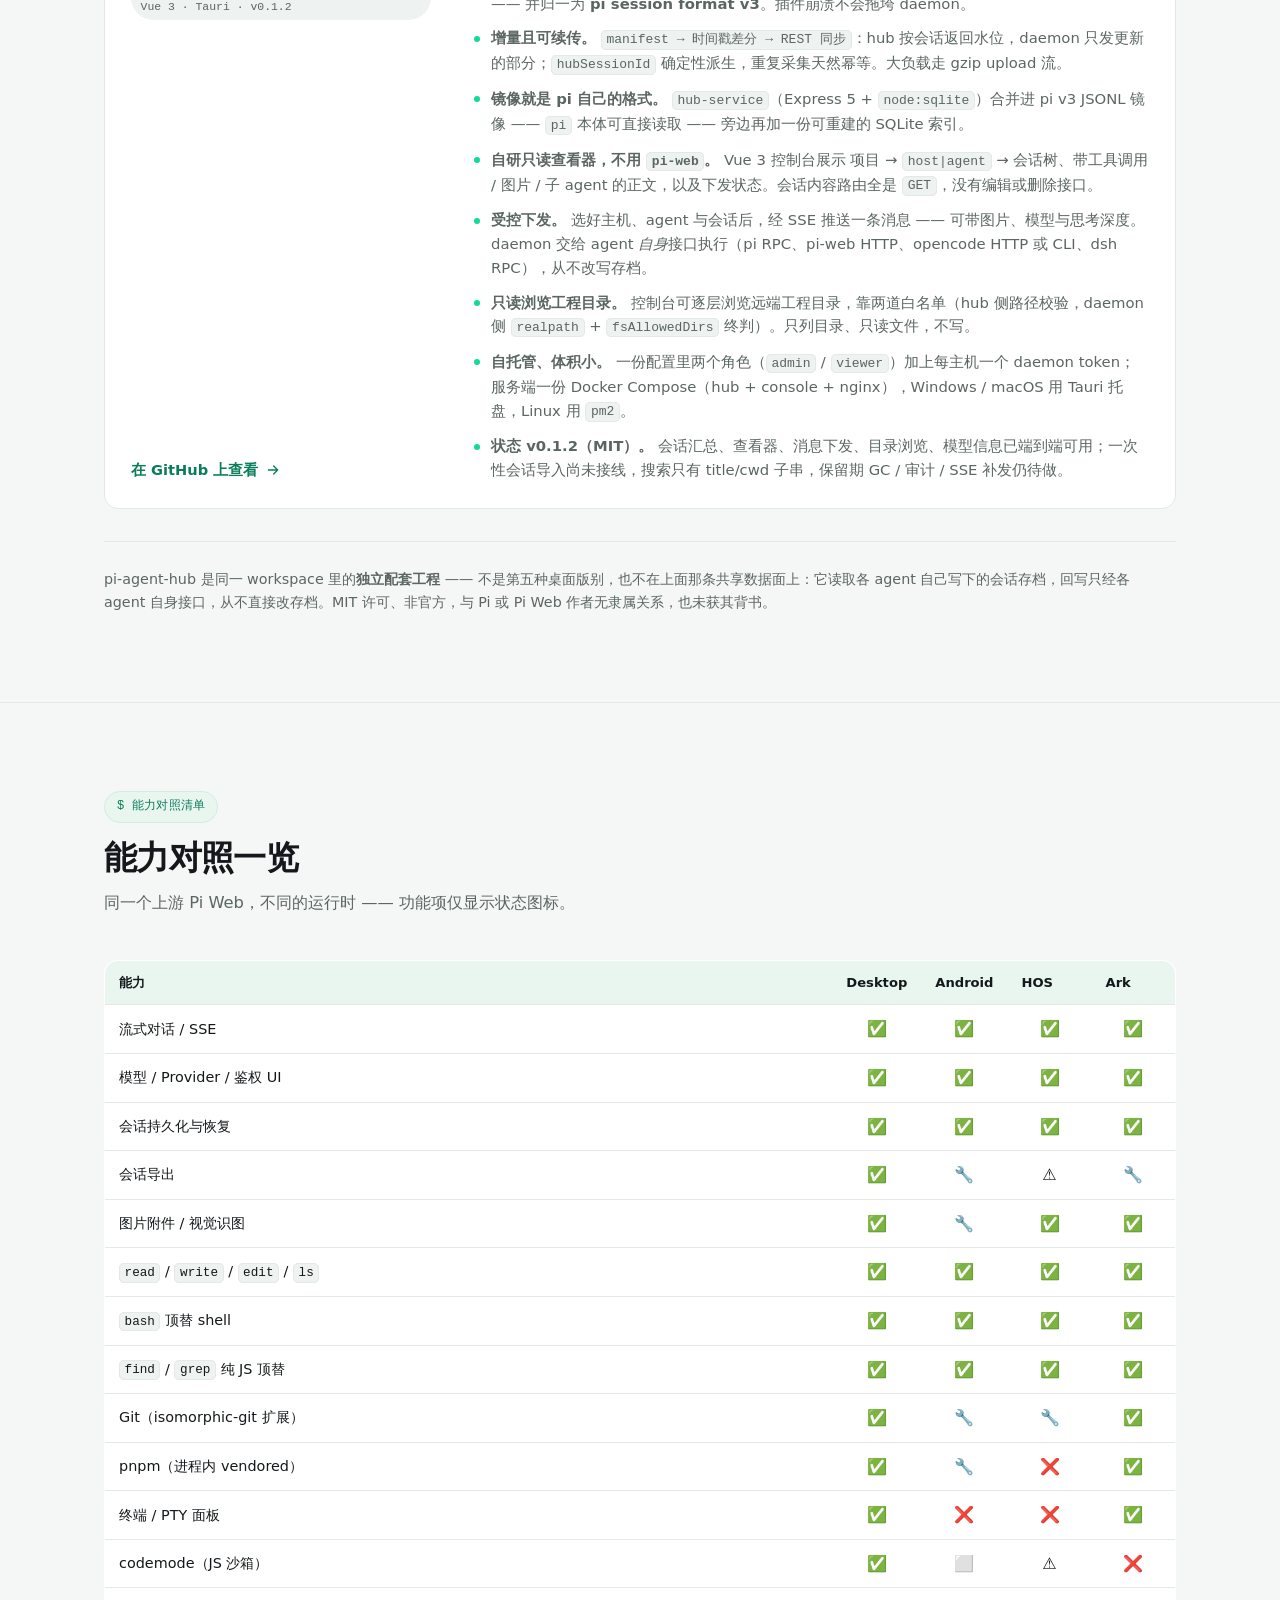
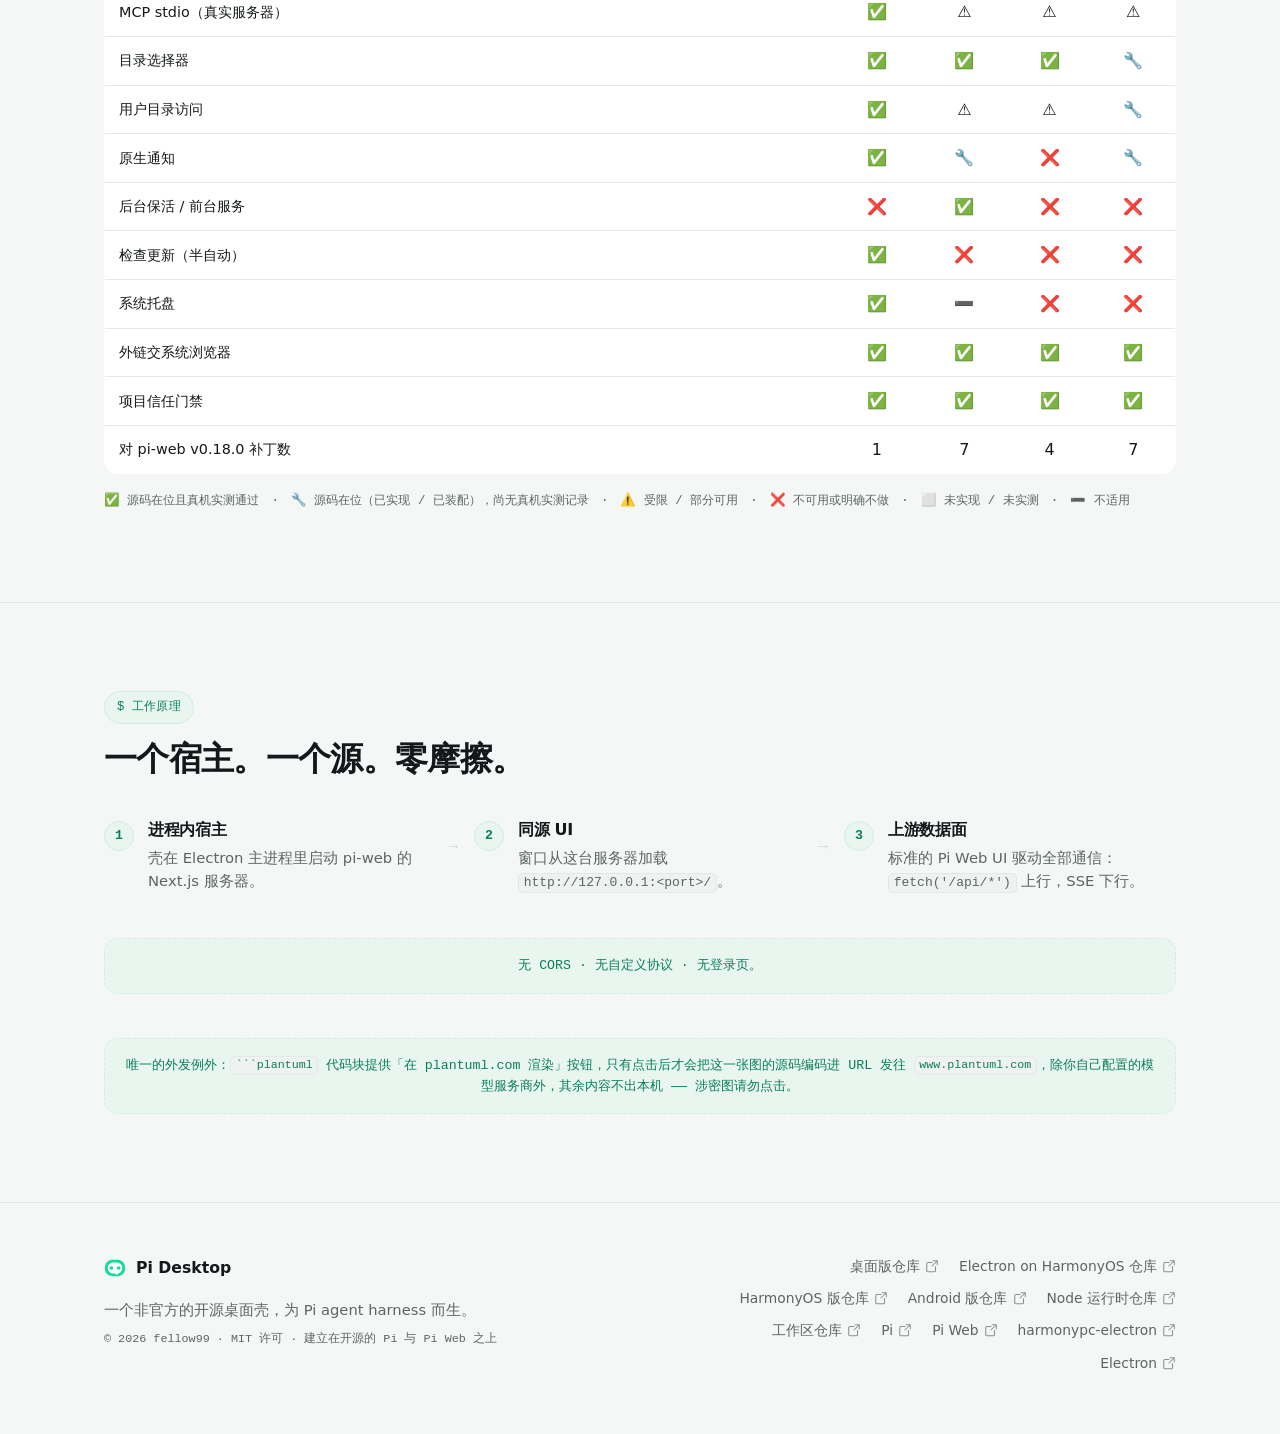
==== commit 7647f064: "docs: scope the plantuml.com note to the provider exception" ====
--- a/index_zh.html
+++ b/index_zh.html
@@ -381,7 +381,7 @@
         </ol>
 
         <p class="result-badge">无 CORS · 无自定义协议 · 无登录页。</p>
-        <p class="result-badge">唯一的外发例外：<code>```plantuml</code> 代码块提供「在 plantuml.com 渲染」按钮，只有点击后才会把这一张图的源码编码进 URL 发往 <code>www.plantuml.com</code>，其余内容不出本机 —— 涉密图请勿点击。</p>
+        <p class="result-badge">唯一的外发例外：<code>```plantuml</code> 代码块提供「在 plantuml.com 渲染」按钮，只有点击后才会把这一张图的源码编码进 URL 发往 <code>www.plantuml.com</code>，除你自己配置的模型服务商外，其余内容不出本机 —— 涉密图请勿点击。</p>
       </div>
     </section>
   </main>
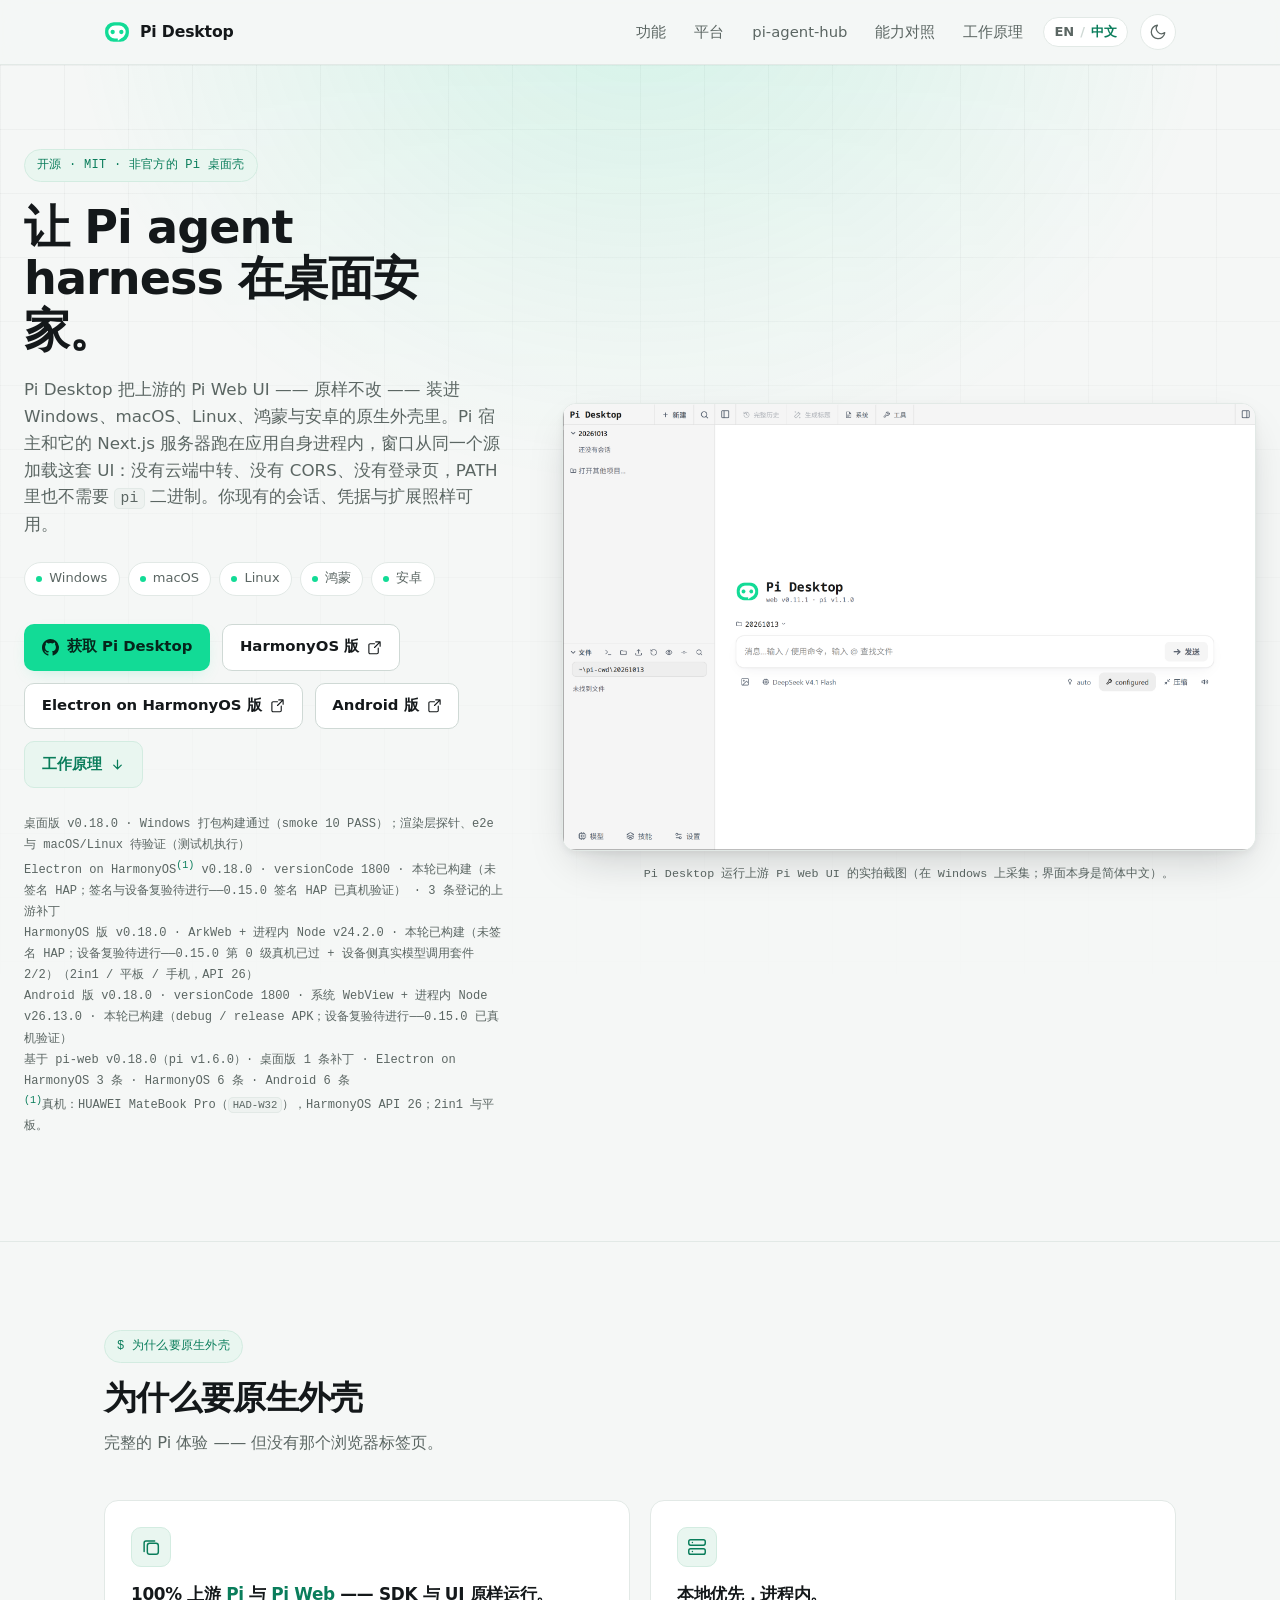
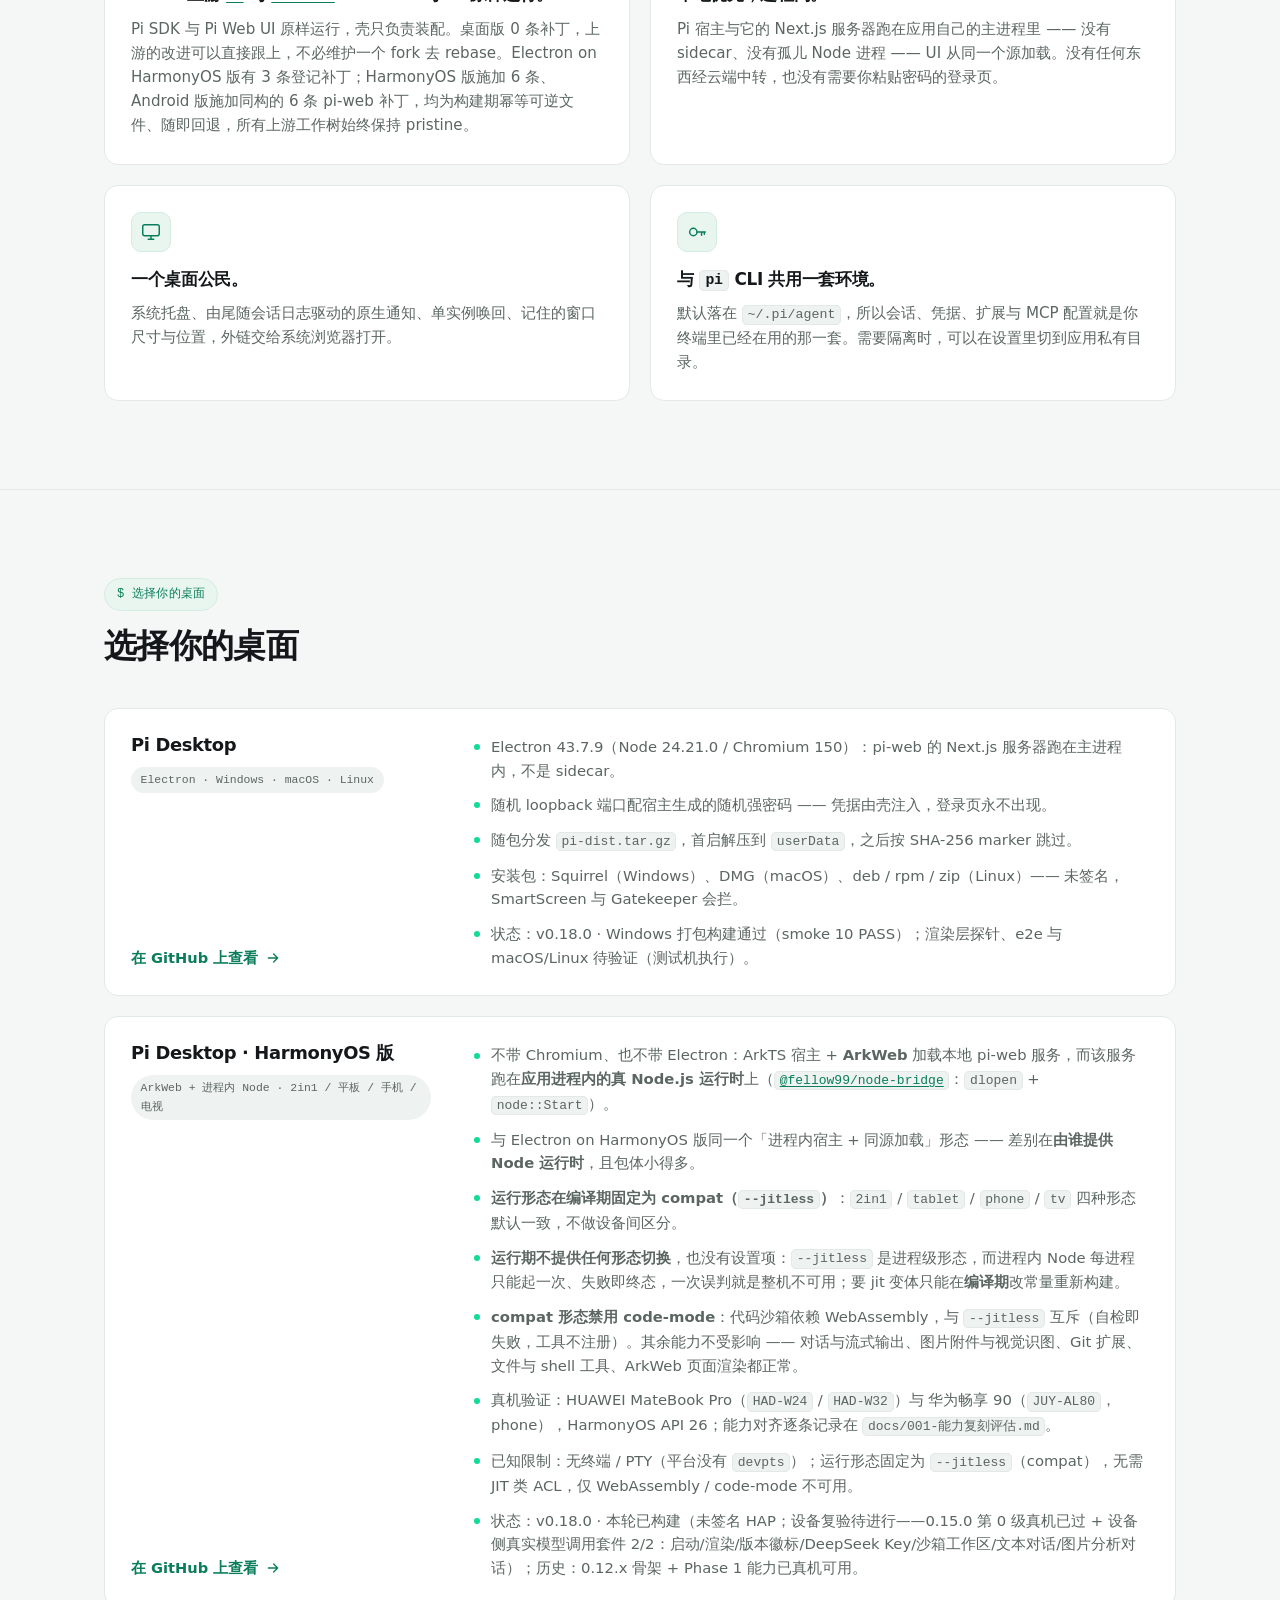
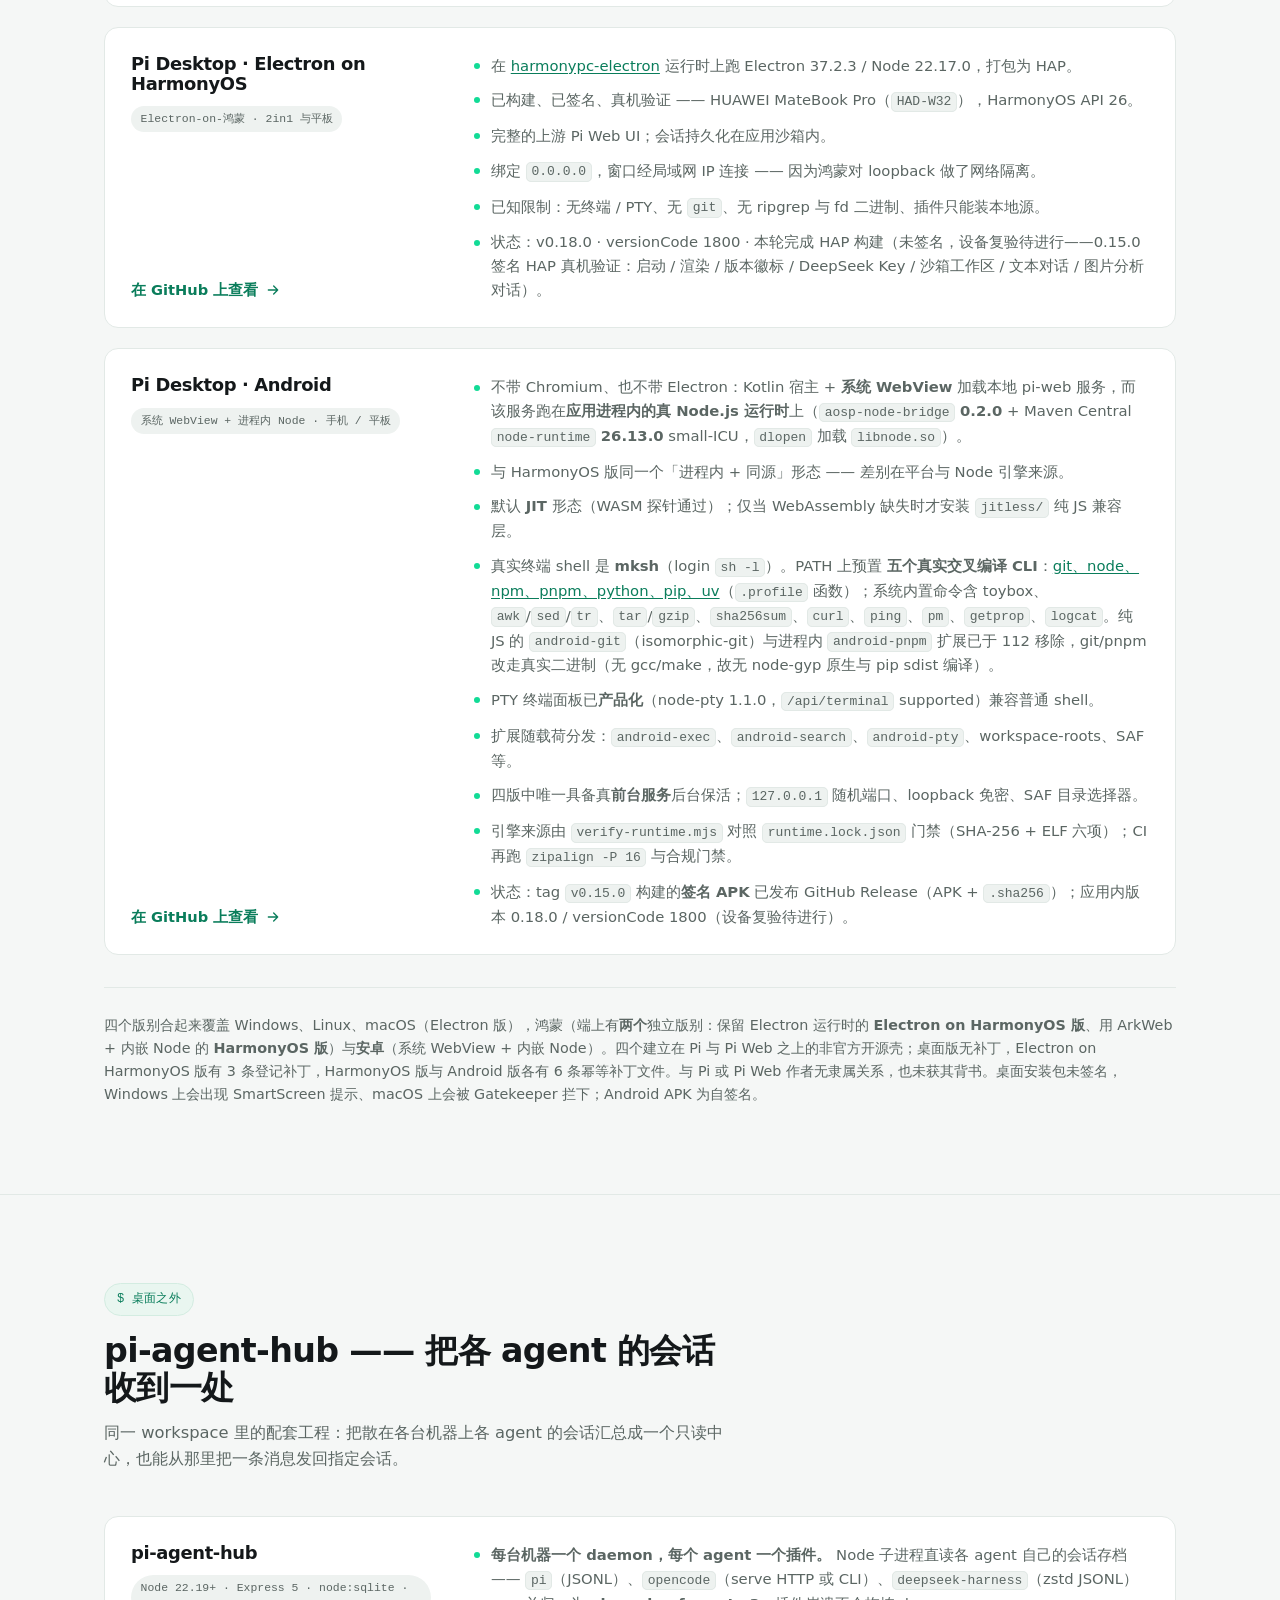
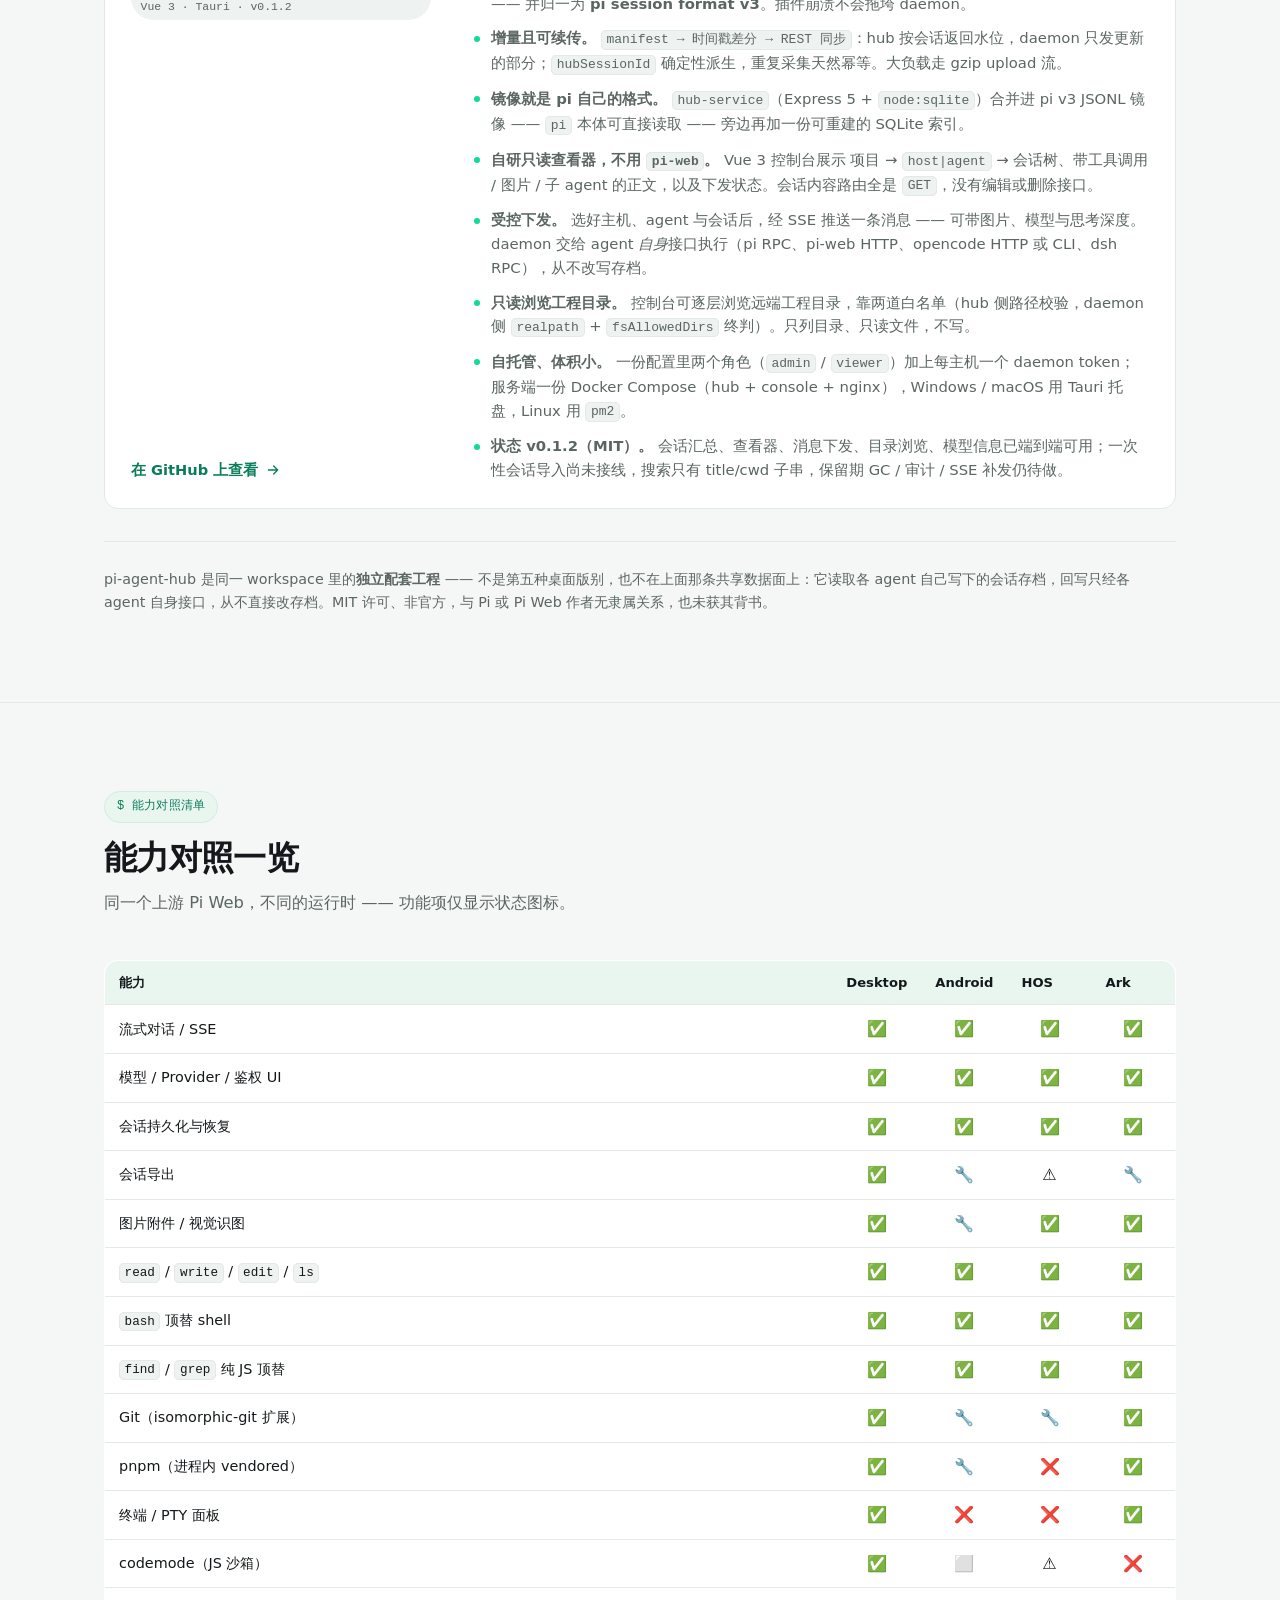
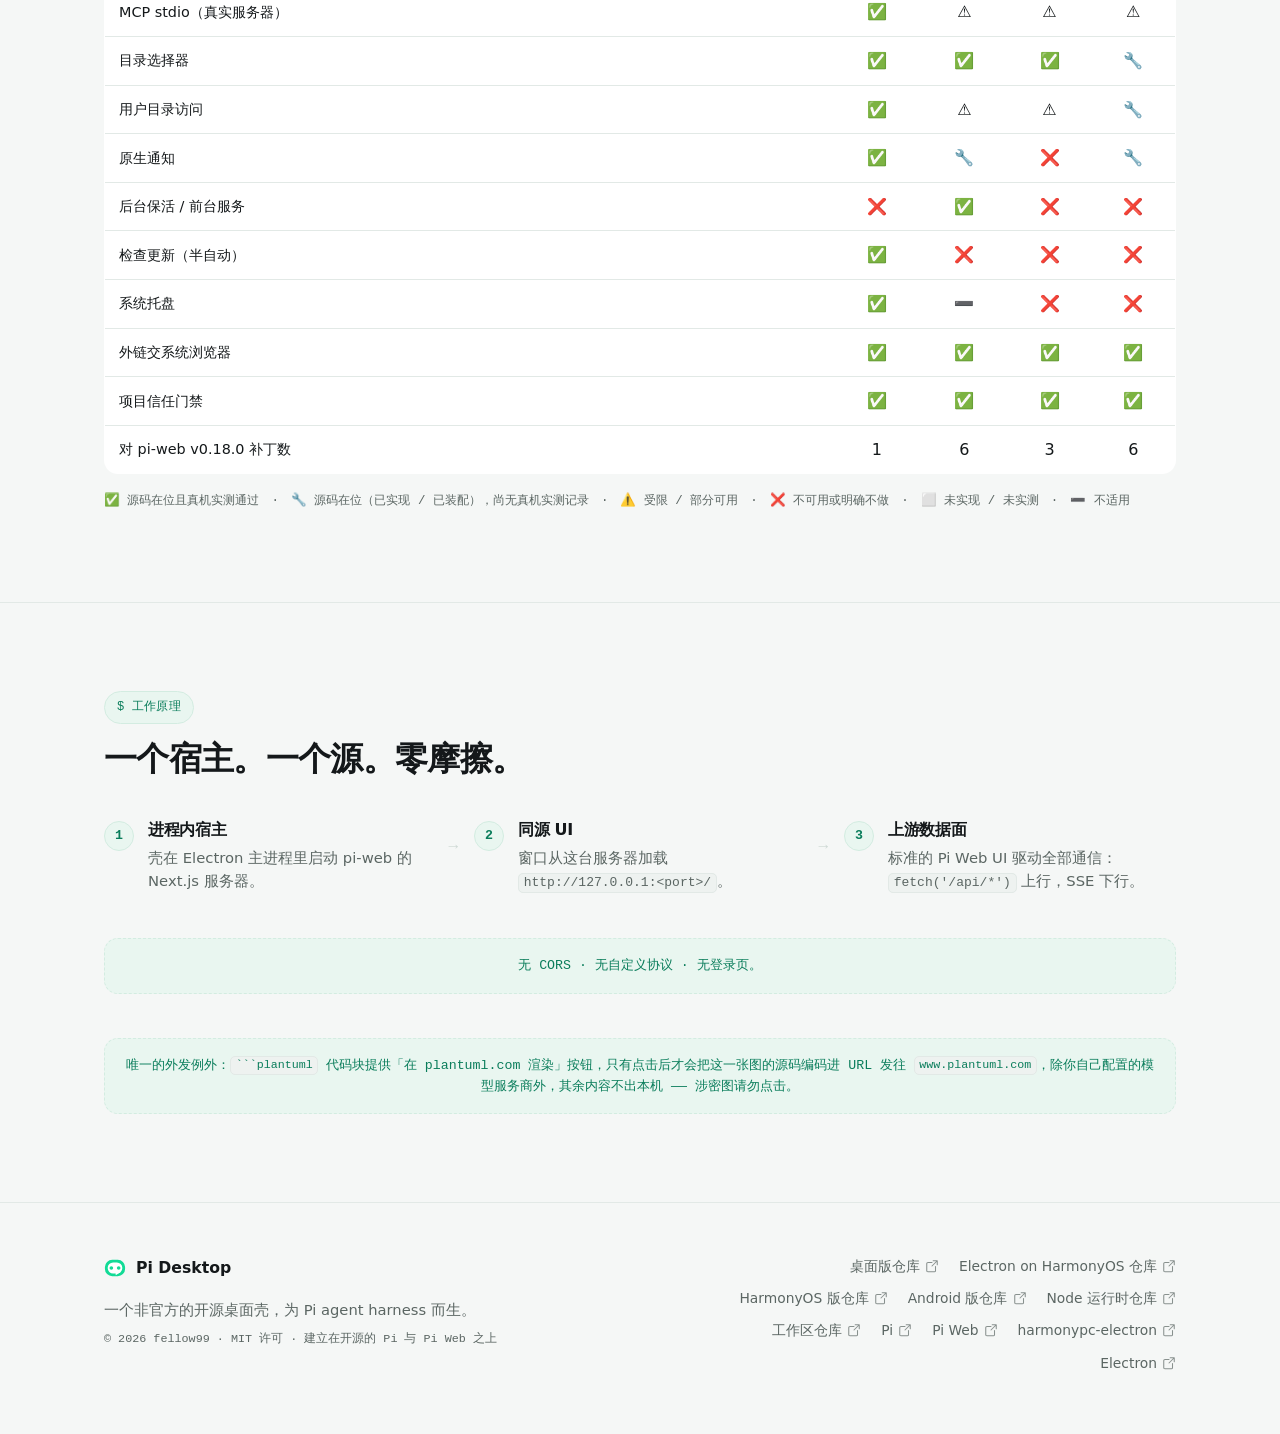
==== commit ef558d1f: "docs: 补丁口径改为 desktop 1 / hos 3 / ark 6 / android 6 中枢服务同步（301-sync-daemon）退场后，`pi-desktop-hos` / `pi" ====
--- a/index_zh.html
+++ b/index_zh.html
@@ -102,13 +102,13 @@
           <p class="trust">
             桌面版 v0.18.0 · Windows 打包构建通过（smoke 10 PASS）；渲染层探针、e2e 与 macOS/Linux 待验证（测试机执行）
             <br>
-            Electron on HarmonyOS<sup>(1)</sup> v0.18.0 · versionCode 1800 · 本轮已构建（未签名 HAP；签名与设备复验待进行——0.15.0 签名 HAP 已真机验证） · 4 条登记的上游补丁
+            Electron on HarmonyOS<sup>(1)</sup> v0.18.0 · versionCode 1800 · 本轮已构建（未签名 HAP；签名与设备复验待进行——0.15.0 签名 HAP 已真机验证） · 3 条登记的上游补丁
             <br>
             HarmonyOS 版 v0.18.0 · ArkWeb + 进程内 Node v24.2.0 · 本轮已构建（未签名 HAP；设备复验待进行——0.15.0 第 0 级真机已过 + 设备侧真实模型调用套件 2/2）（2in1 / 平板 / 手机，API 26）
             <br>
             Android 版 v0.18.0 · versionCode 1800 · 系统 WebView + 进程内 Node v26.13.0 · 本轮已构建（debug / release APK；设备复验待进行——0.15.0 已真机验证）
             <br>
-            基于 pi-web v0.18.0（pi v1.6.0）· 桌面版 1 条补丁 · Electron on HarmonyOS 4 条 · HarmonyOS 7 条 · Android 7 条
+            基于 pi-web v0.18.0（pi v1.6.0）· 桌面版 1 条补丁 · Electron on HarmonyOS 3 条 · HarmonyOS 6 条 · Android 6 条
             <br>
             <sup>(1)</sup>真机：HUAWEI MateBook Pro（<code>HAD-W32</code>），HarmonyOS API 26；2in1 与平板。
           </p>
@@ -340,7 +340,7 @@
               <tr><td class="cap-feature">系统托盘</td><td class="cap-status">✅</td><td class="cap-status">➖</td><td class="cap-status">❌</td><td class="cap-status">❌</td></tr>
               <tr><td class="cap-feature">外链交系统浏览器</td><td class="cap-status">✅</td><td class="cap-status">✅</td><td class="cap-status">✅</td><td class="cap-status">✅</td></tr>
               <tr><td class="cap-feature">项目信任门禁</td><td class="cap-status">✅</td><td class="cap-status">✅</td><td class="cap-status">✅</td><td class="cap-status">✅</td></tr>
-              <tr><td class="cap-feature">对 pi-web v0.18.0 补丁数</td><td class="cap-status">1</td><td class="cap-status">7</td><td class="cap-status">4</td><td class="cap-status">7</td></tr>
+              <tr><td class="cap-feature">对 pi-web v0.18.0 补丁数</td><td class="cap-status">1</td><td class="cap-status">6</td><td class="cap-status">3</td><td class="cap-status">6</td></tr>
             </tbody>
           </table>
         </div>
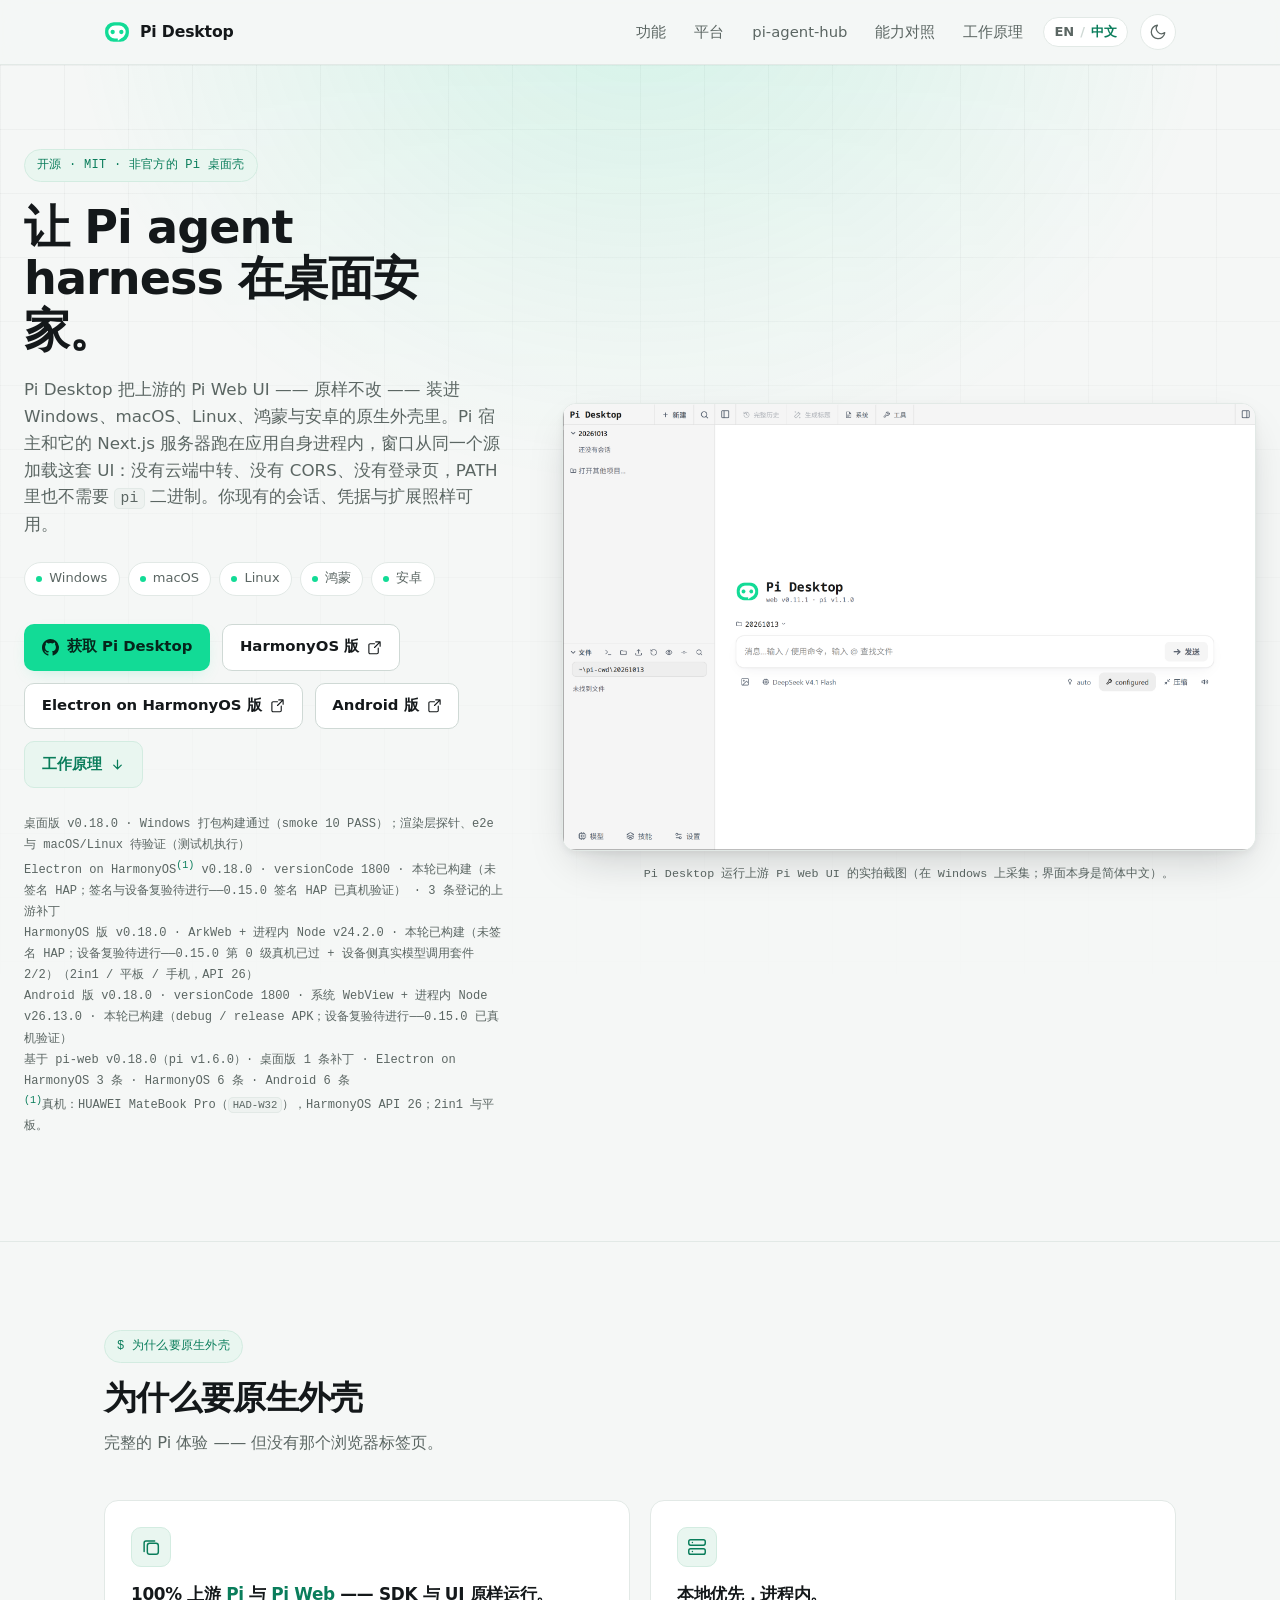
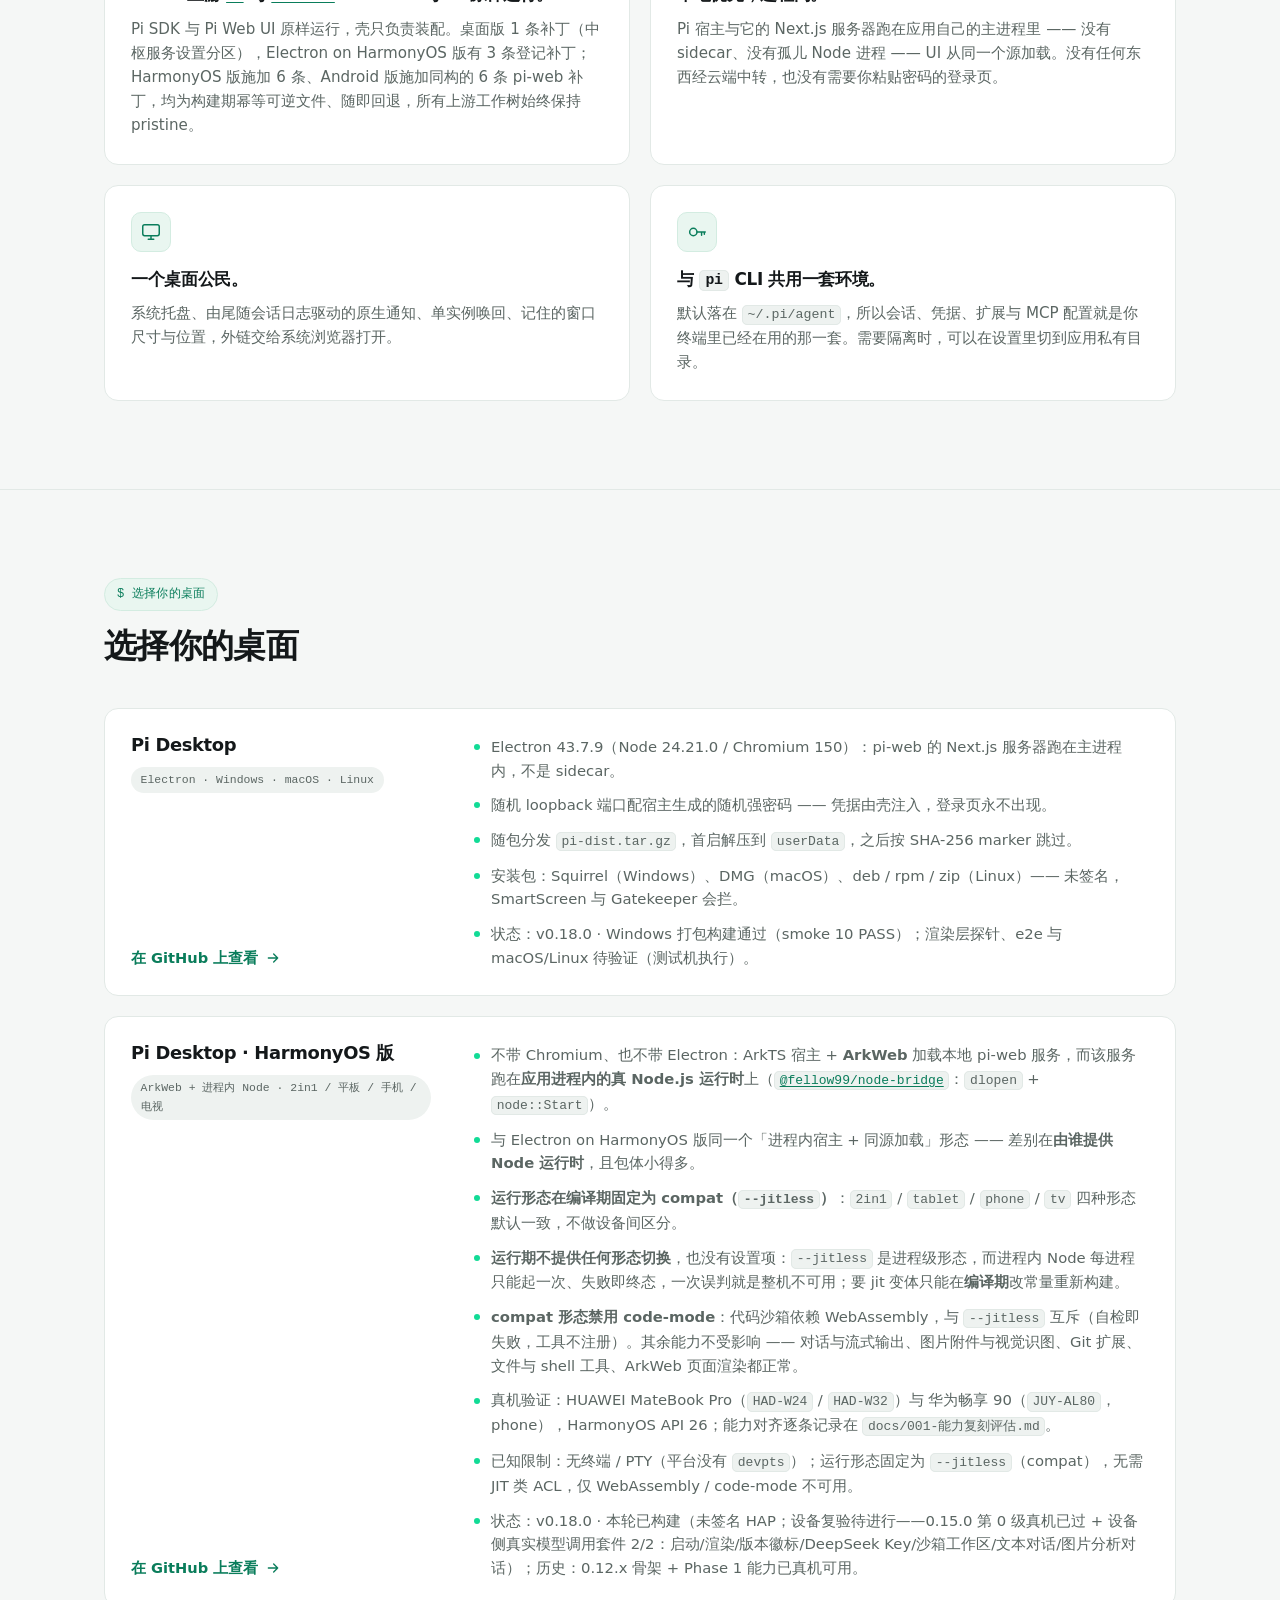
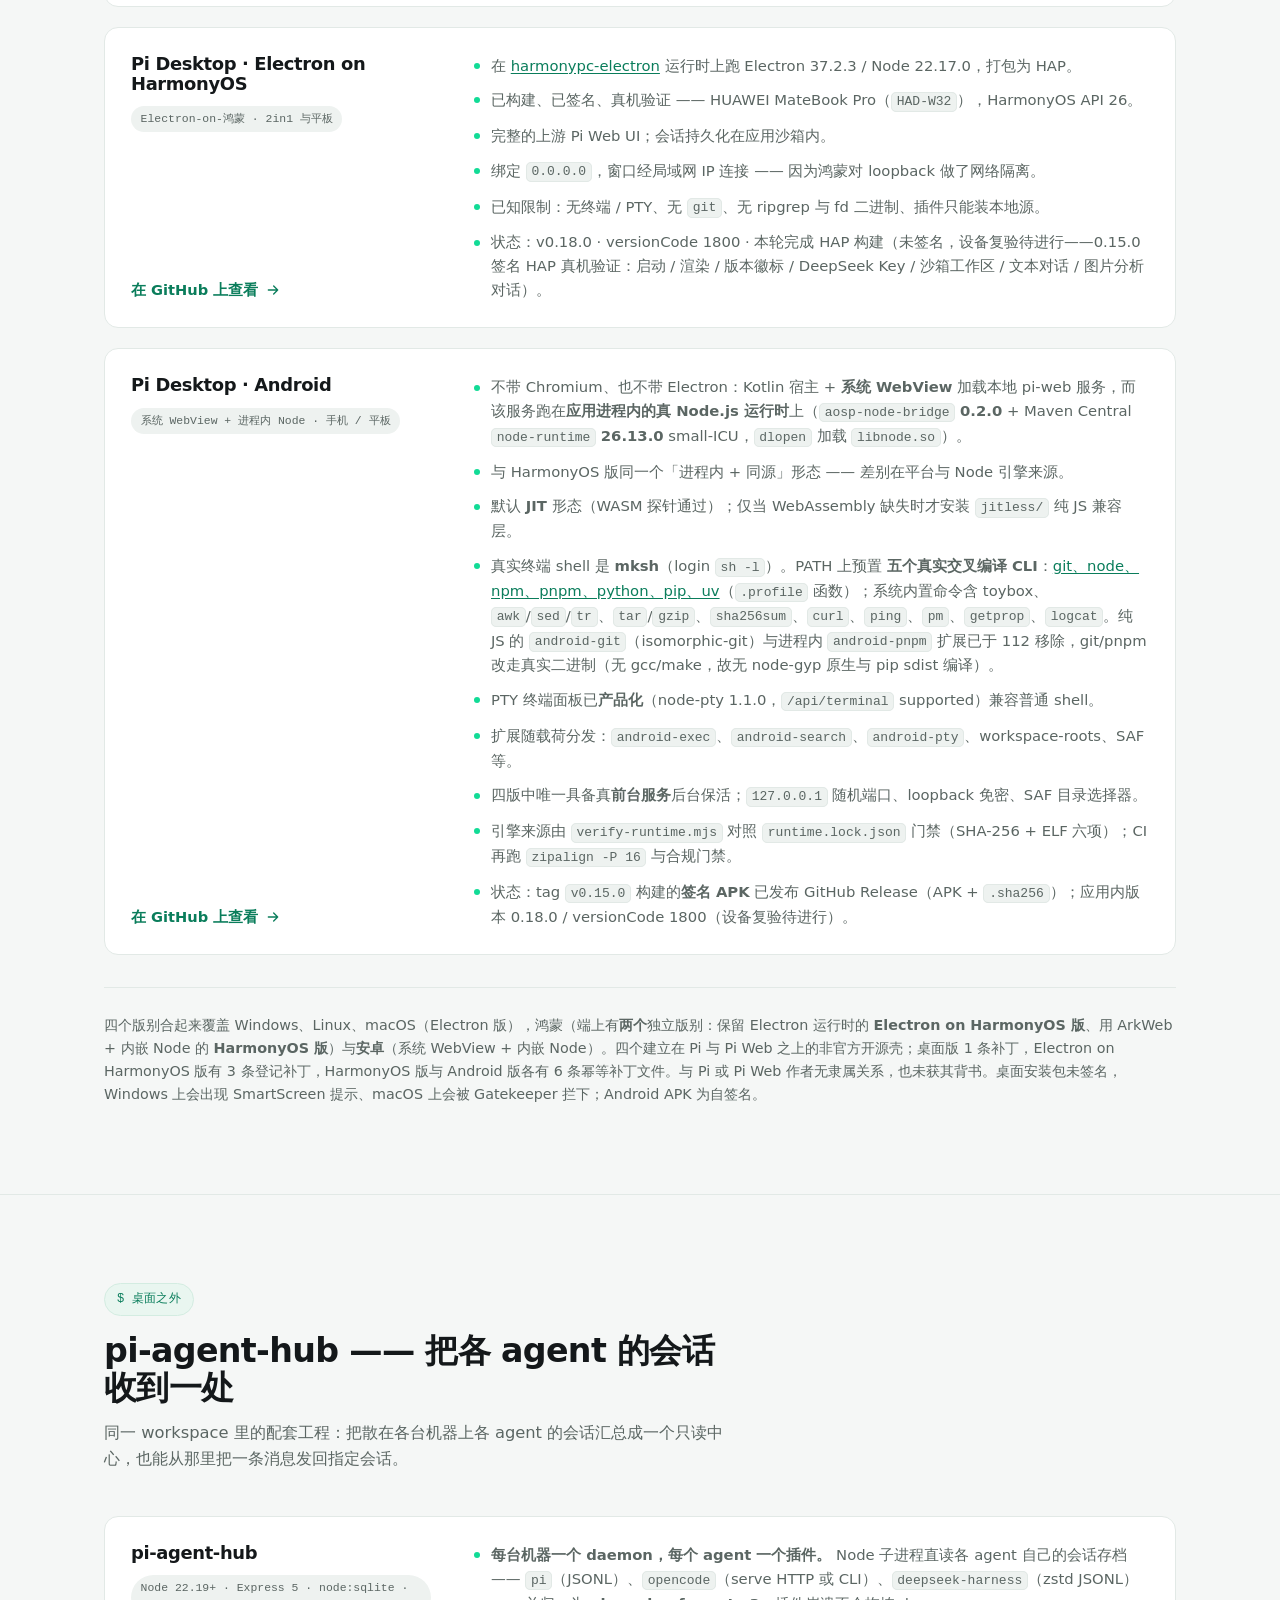
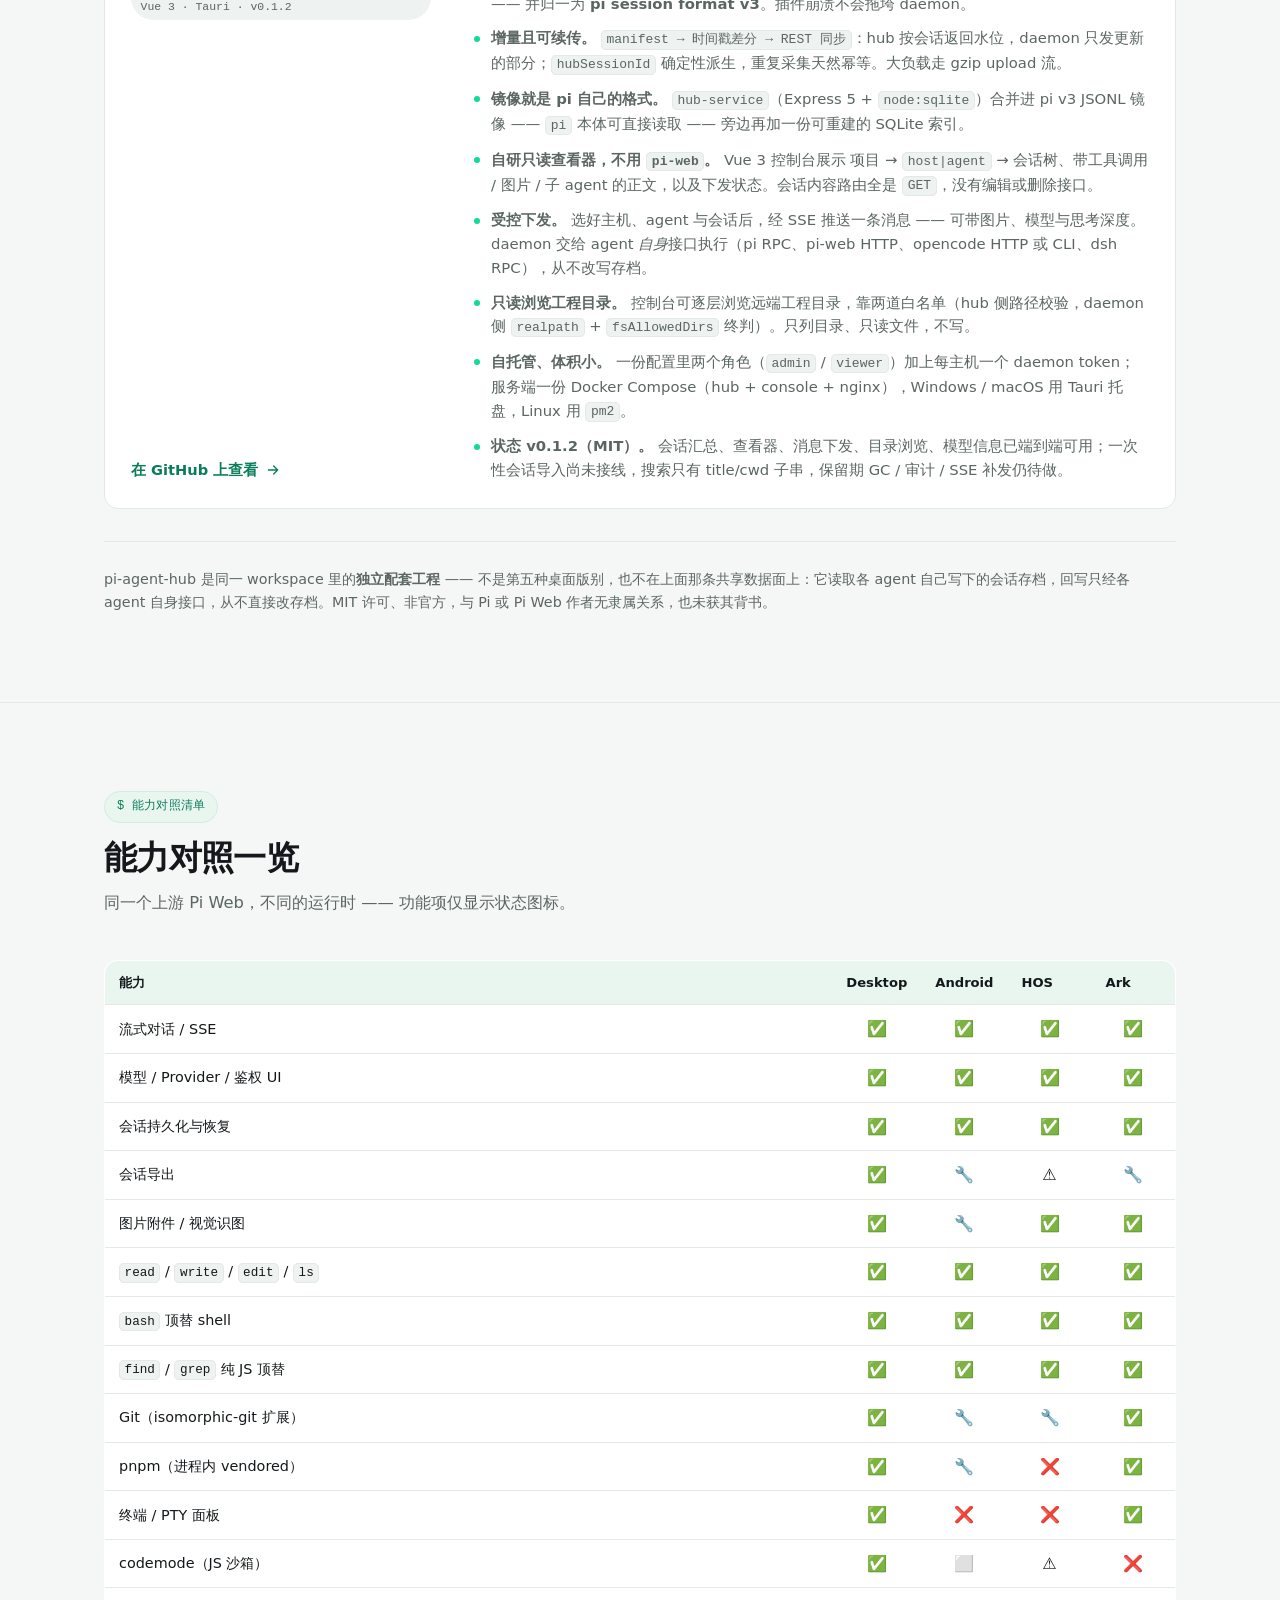
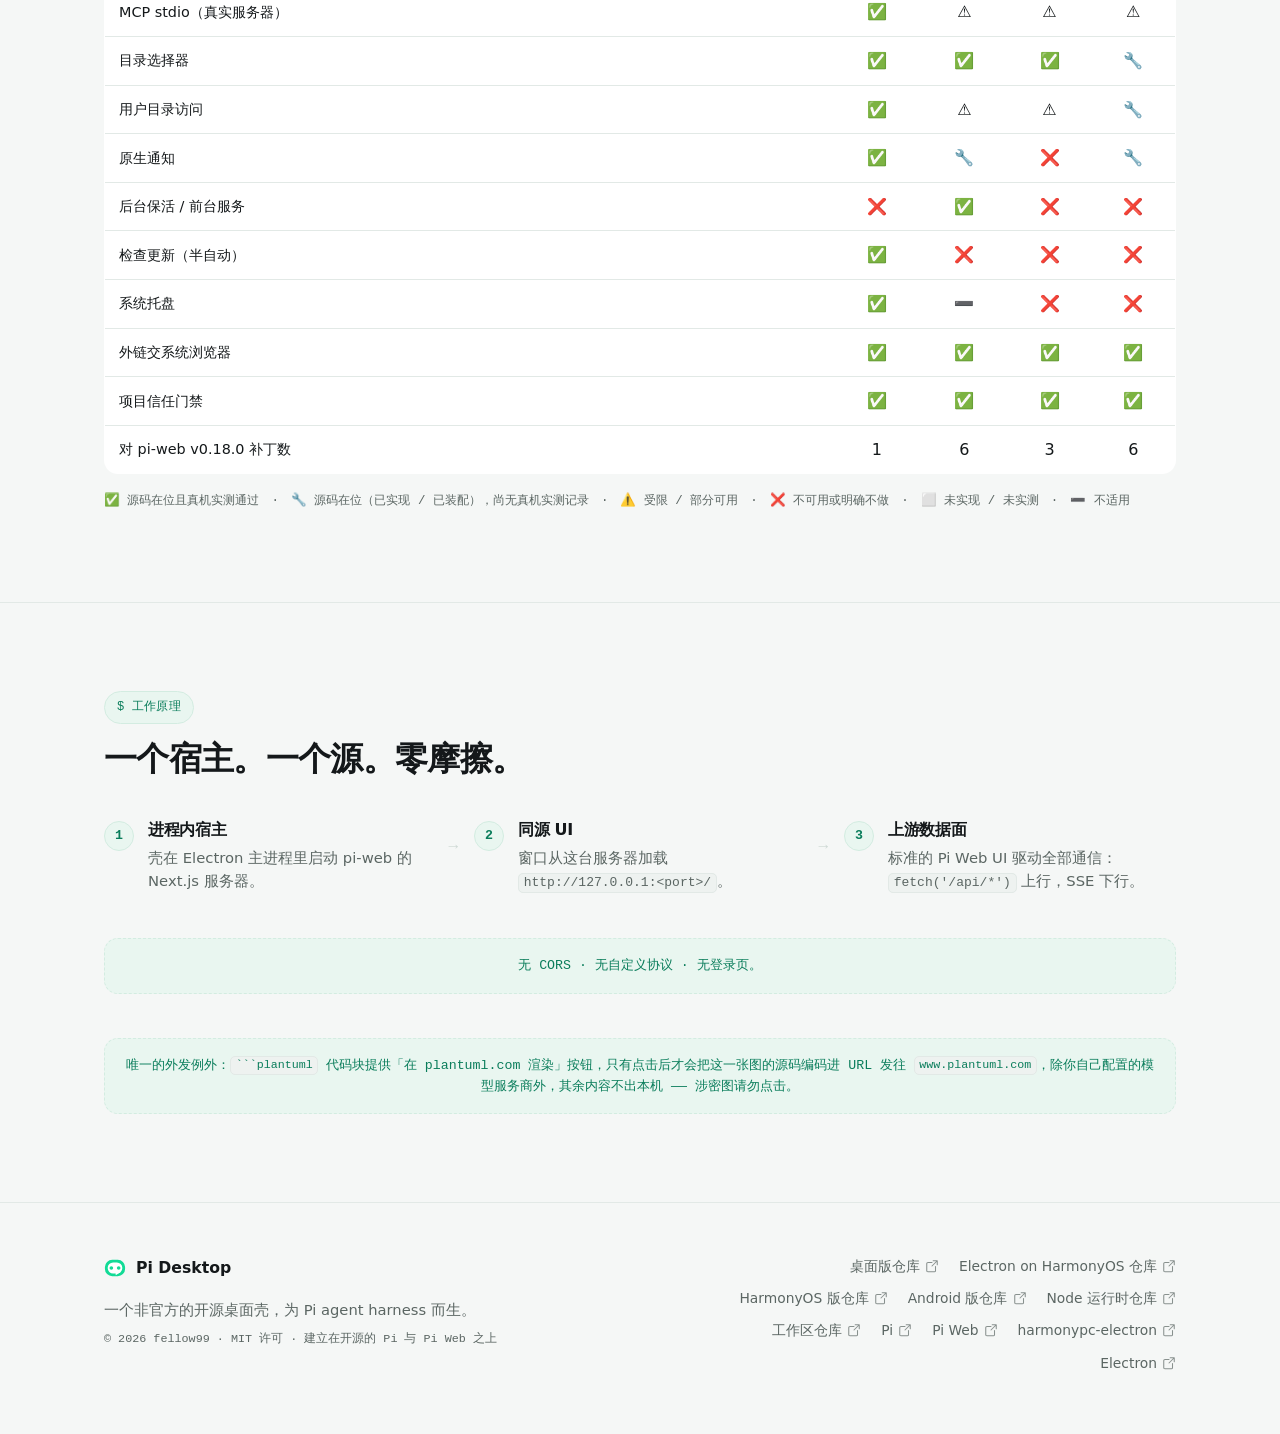
==== commit e5974ea1: "docs: 修正两页「桌面版无补丁」的失效表述 `pi-desktop` 自 0.17.0 起携带 1 条补丁（`P301-1` 中枢服务设置分区）， Hero trust 行与声明段仍写「零补丁 /" ====
--- a/index_zh.html
+++ b/index_zh.html
@@ -139,7 +139,7 @@
               <svg viewBox="0 0 24 24" width="22" height="22" fill="none" stroke="currentColor" stroke-width="1.6" stroke-linecap="round" stroke-linejoin="round" aria-hidden="true"><rect x="8" y="8" width="12" height="12" rx="2.5"></rect><path d="M16 5.5H6.5A2 2 0 0 0 4.5 7.5V17"></path></svg>
             </span>
             <h3>100% 上游 <a href="https://github.com/earendil-works/pi" target="_blank" rel="noopener">Pi</a> 与 <a href="https://github.com/agegr/pi-web" target="_blank" rel="noopener">Pi Web</a> —— SDK 与 UI 原样运行。</h3>
-            <p>Pi SDK 与 Pi Web UI 原样运行，壳只负责装配。桌面版 0 条补丁，上游的改进可以直接跟上，不必维护一个 fork 去 rebase。Electron on HarmonyOS 版有 3 条登记补丁；HarmonyOS 版施加 6 条、Android 版施加同构的 6 条 pi-web 补丁，均为构建期幂等可逆文件、随即回退，所有上游工作树始终保持 pristine。</p>
+            <p>Pi SDK 与 Pi Web UI 原样运行，壳只负责装配。桌面版 1 条补丁（中枢服务设置分区），Electron on HarmonyOS 版有 3 条登记补丁；HarmonyOS 版施加 6 条、Android 版施加同构的 6 条 pi-web 补丁，均为构建期幂等可逆文件、随即回退，所有上游工作树始终保持 pristine。</p>
           </article>
 
           <article class="feature-card">
@@ -259,7 +259,7 @@
           </article>
         </div>
 
-        <p class="disclaimer">四个版别合起来覆盖 Windows、Linux、macOS（Electron 版），鸿蒙（端上有<strong>两个</strong>独立版别：保留 Electron 运行时的 <strong>Electron on HarmonyOS 版</strong>、用 ArkWeb + 内嵌 Node 的 <strong>HarmonyOS 版</strong>）与<strong>安卓</strong>（系统 WebView + 内嵌 Node）。四个建立在 Pi 与 Pi Web 之上的非官方开源壳；桌面版无补丁，Electron on HarmonyOS 版有 3 条登记补丁，HarmonyOS 版与 Android 版各有 6 条幂等补丁文件。与 Pi 或 Pi Web 作者无隶属关系，也未获其背书。桌面安装包未签名，Windows 上会出现 SmartScreen 提示、macOS 上会被 Gatekeeper 拦下；Android APK 为自签名。</p>
+        <p class="disclaimer">四个版别合起来覆盖 Windows、Linux、macOS（Electron 版），鸿蒙（端上有<strong>两个</strong>独立版别：保留 Electron 运行时的 <strong>Electron on HarmonyOS 版</strong>、用 ArkWeb + 内嵌 Node 的 <strong>HarmonyOS 版</strong>）与<strong>安卓</strong>（系统 WebView + 内嵌 Node）。四个建立在 Pi 与 Pi Web 之上的非官方开源壳；桌面版 1 条补丁，Electron on HarmonyOS 版有 3 条登记补丁，HarmonyOS 版与 Android 版各有 6 条幂等补丁文件。与 Pi 或 Pi Web 作者无隶属关系，也未获其背书。桌面安装包未签名，Windows 上会出现 SmartScreen 提示、macOS 上会被 Gatekeeper 拦下；Android APK 为自签名。</p>
       </div>
     </section>
 
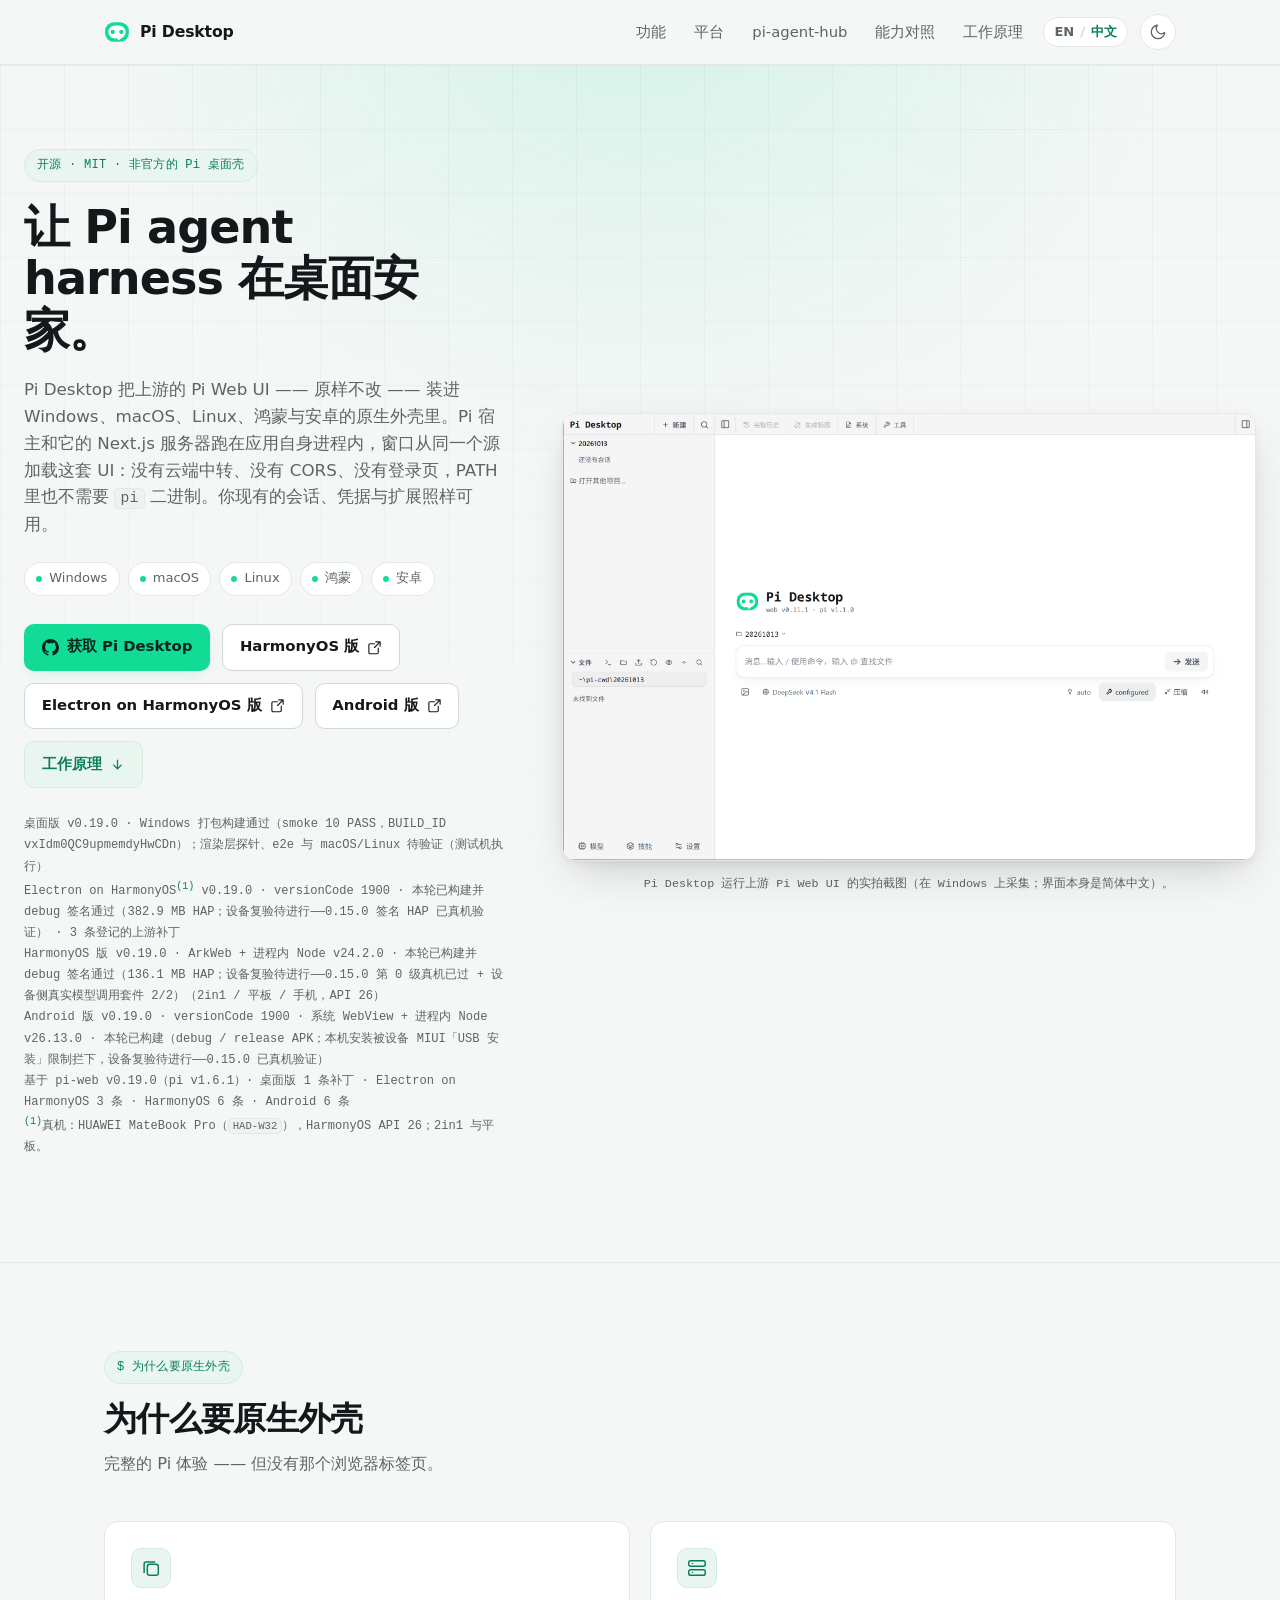
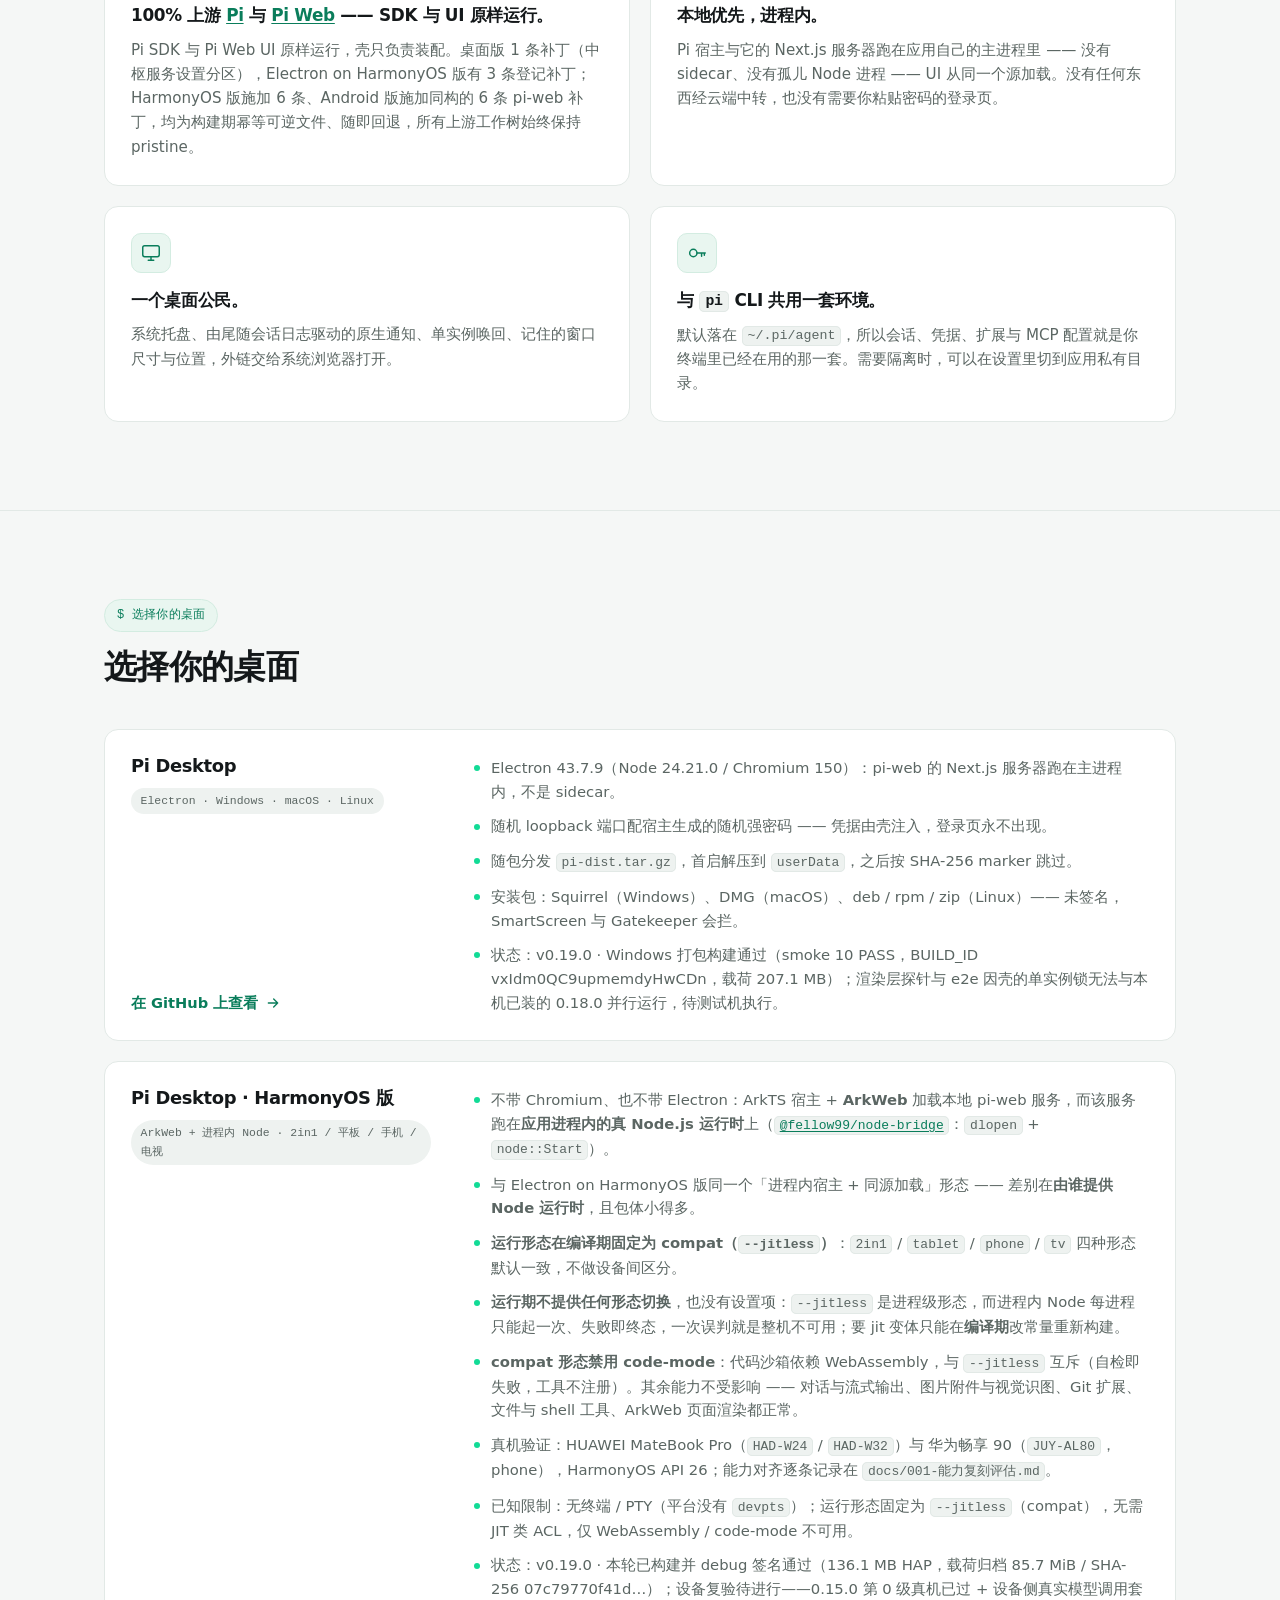
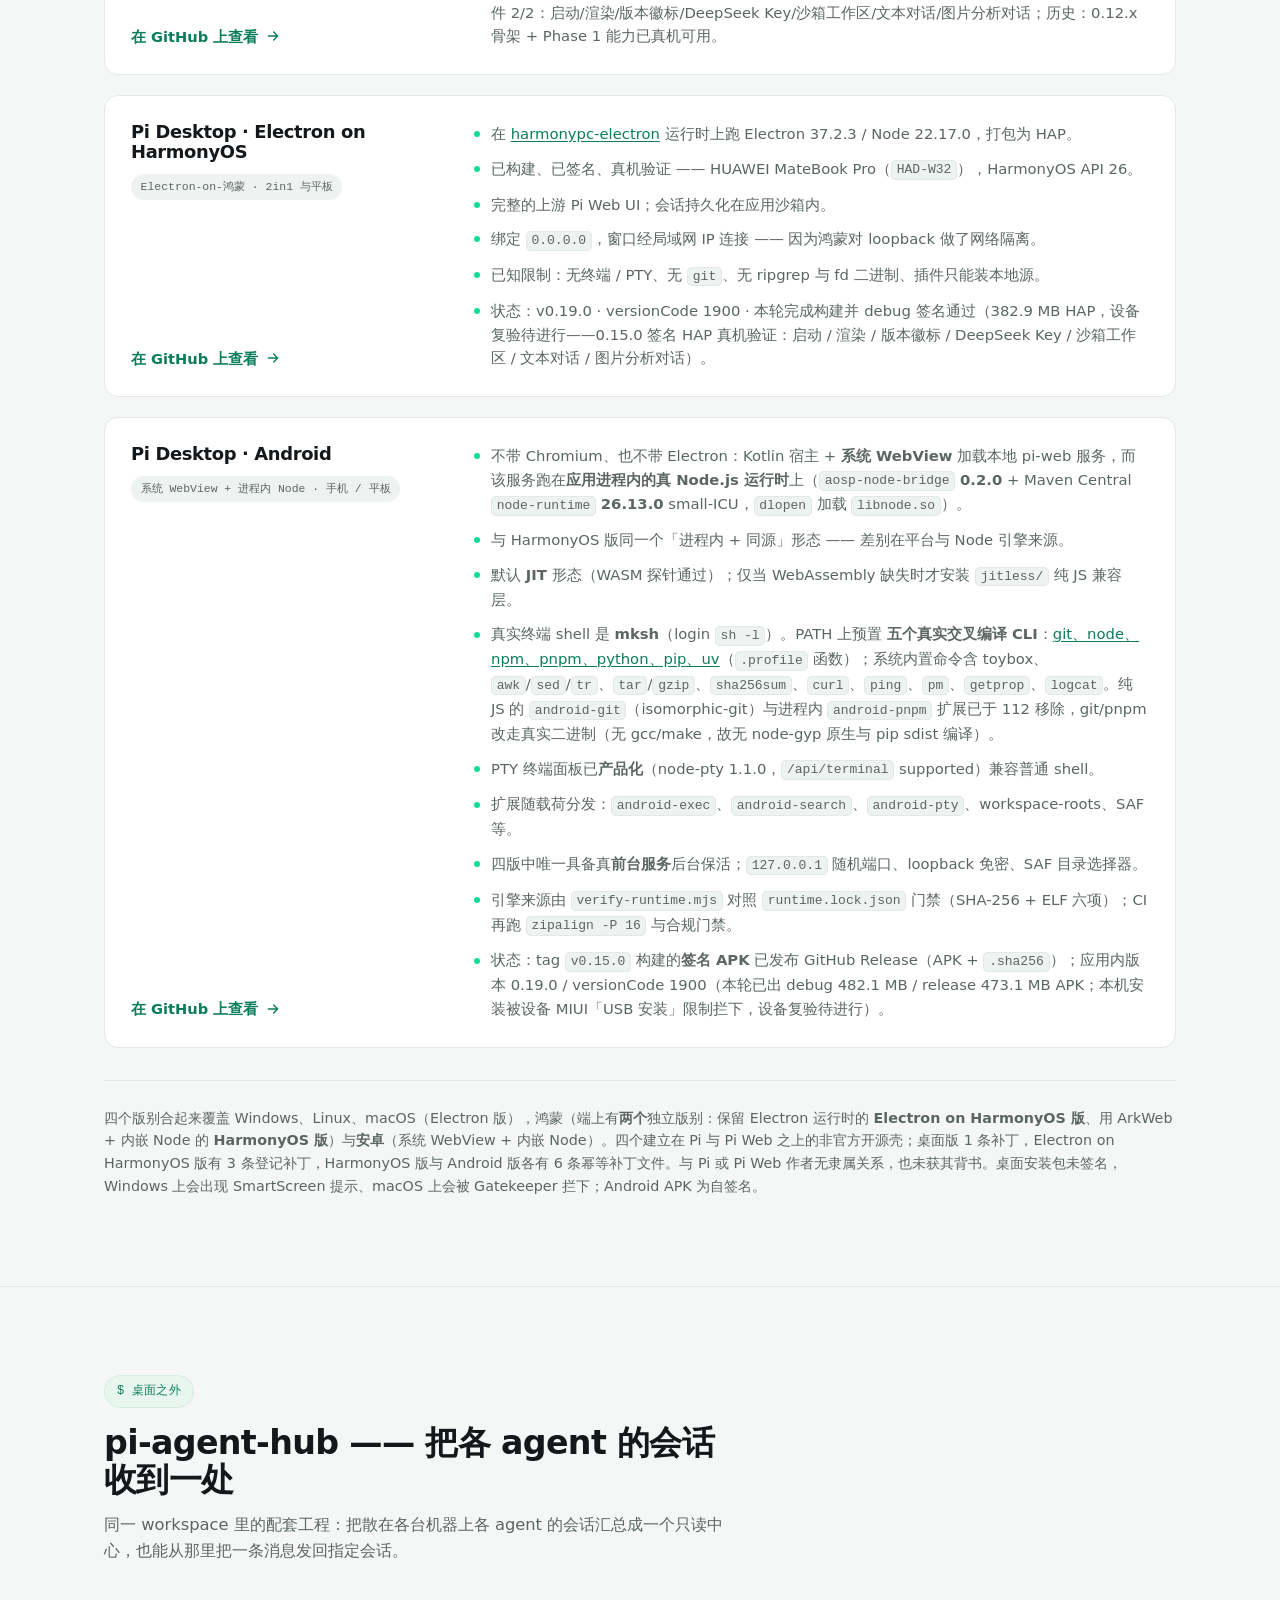
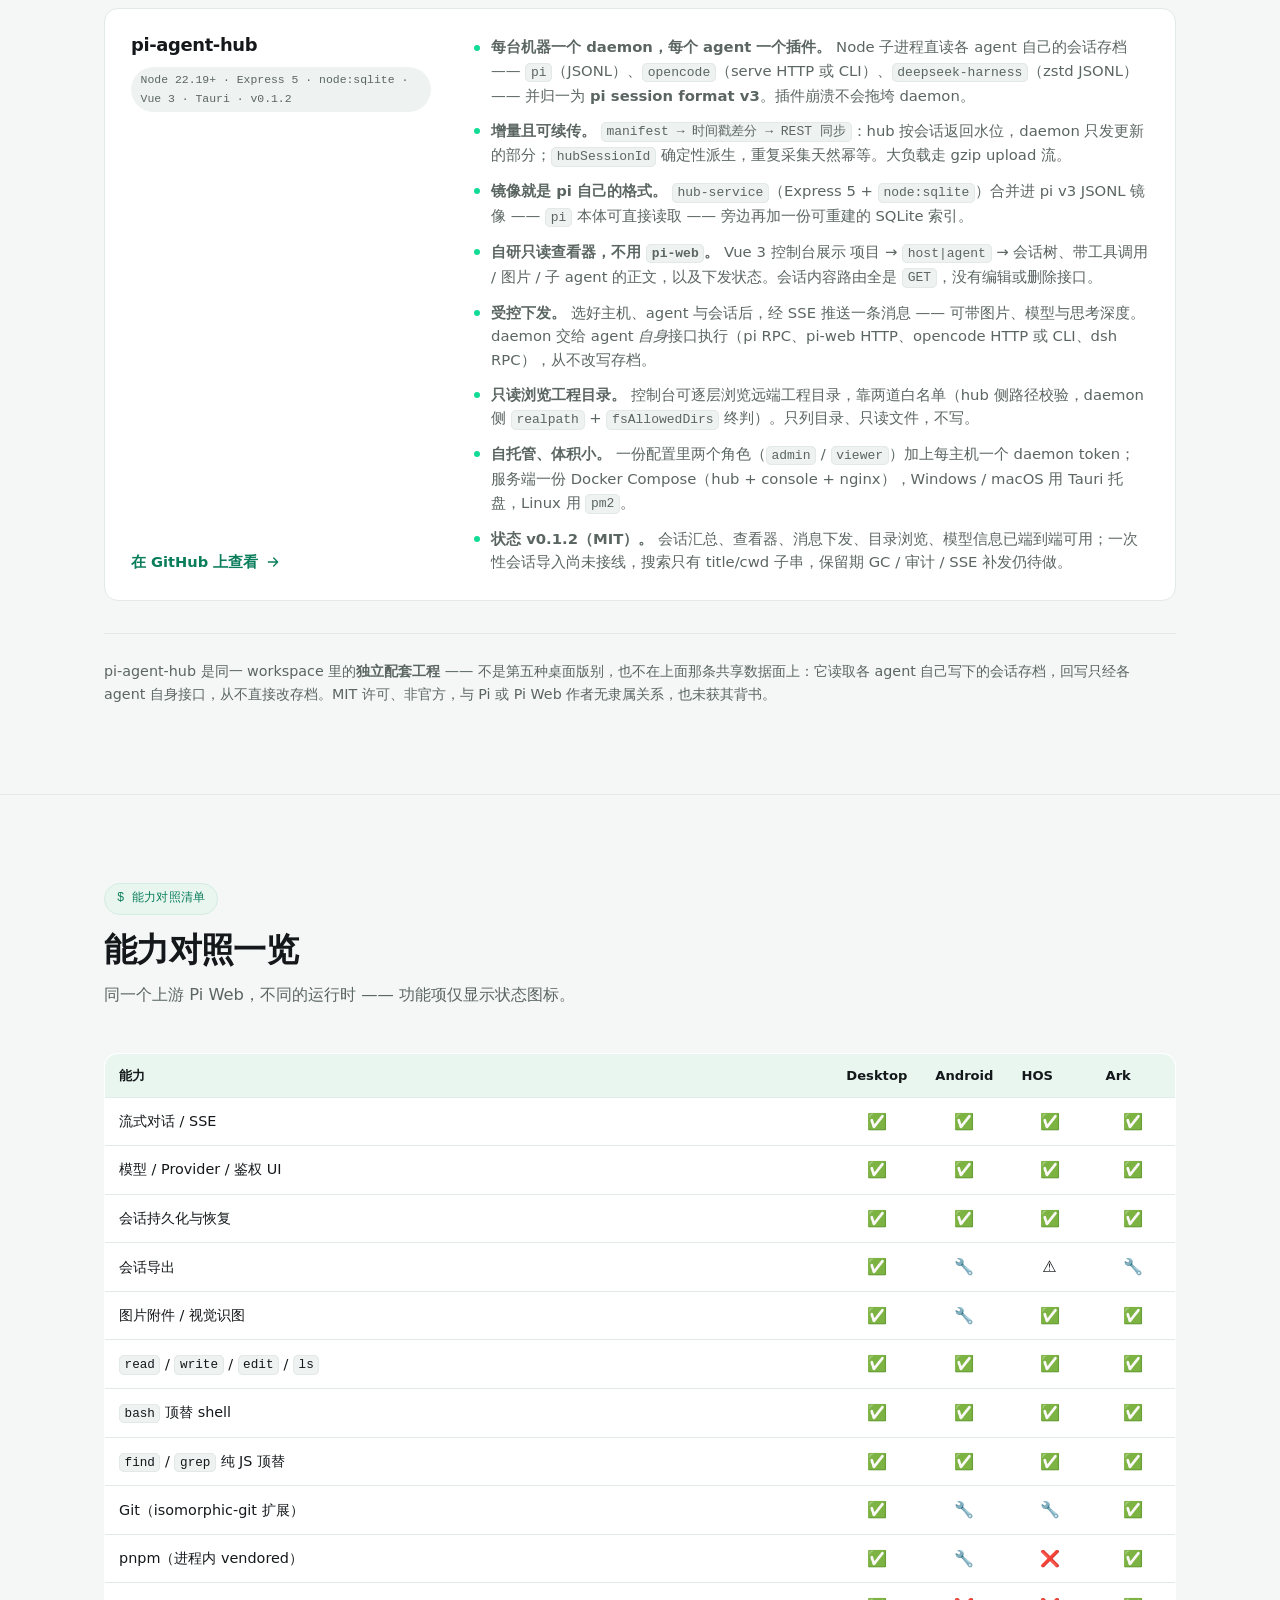
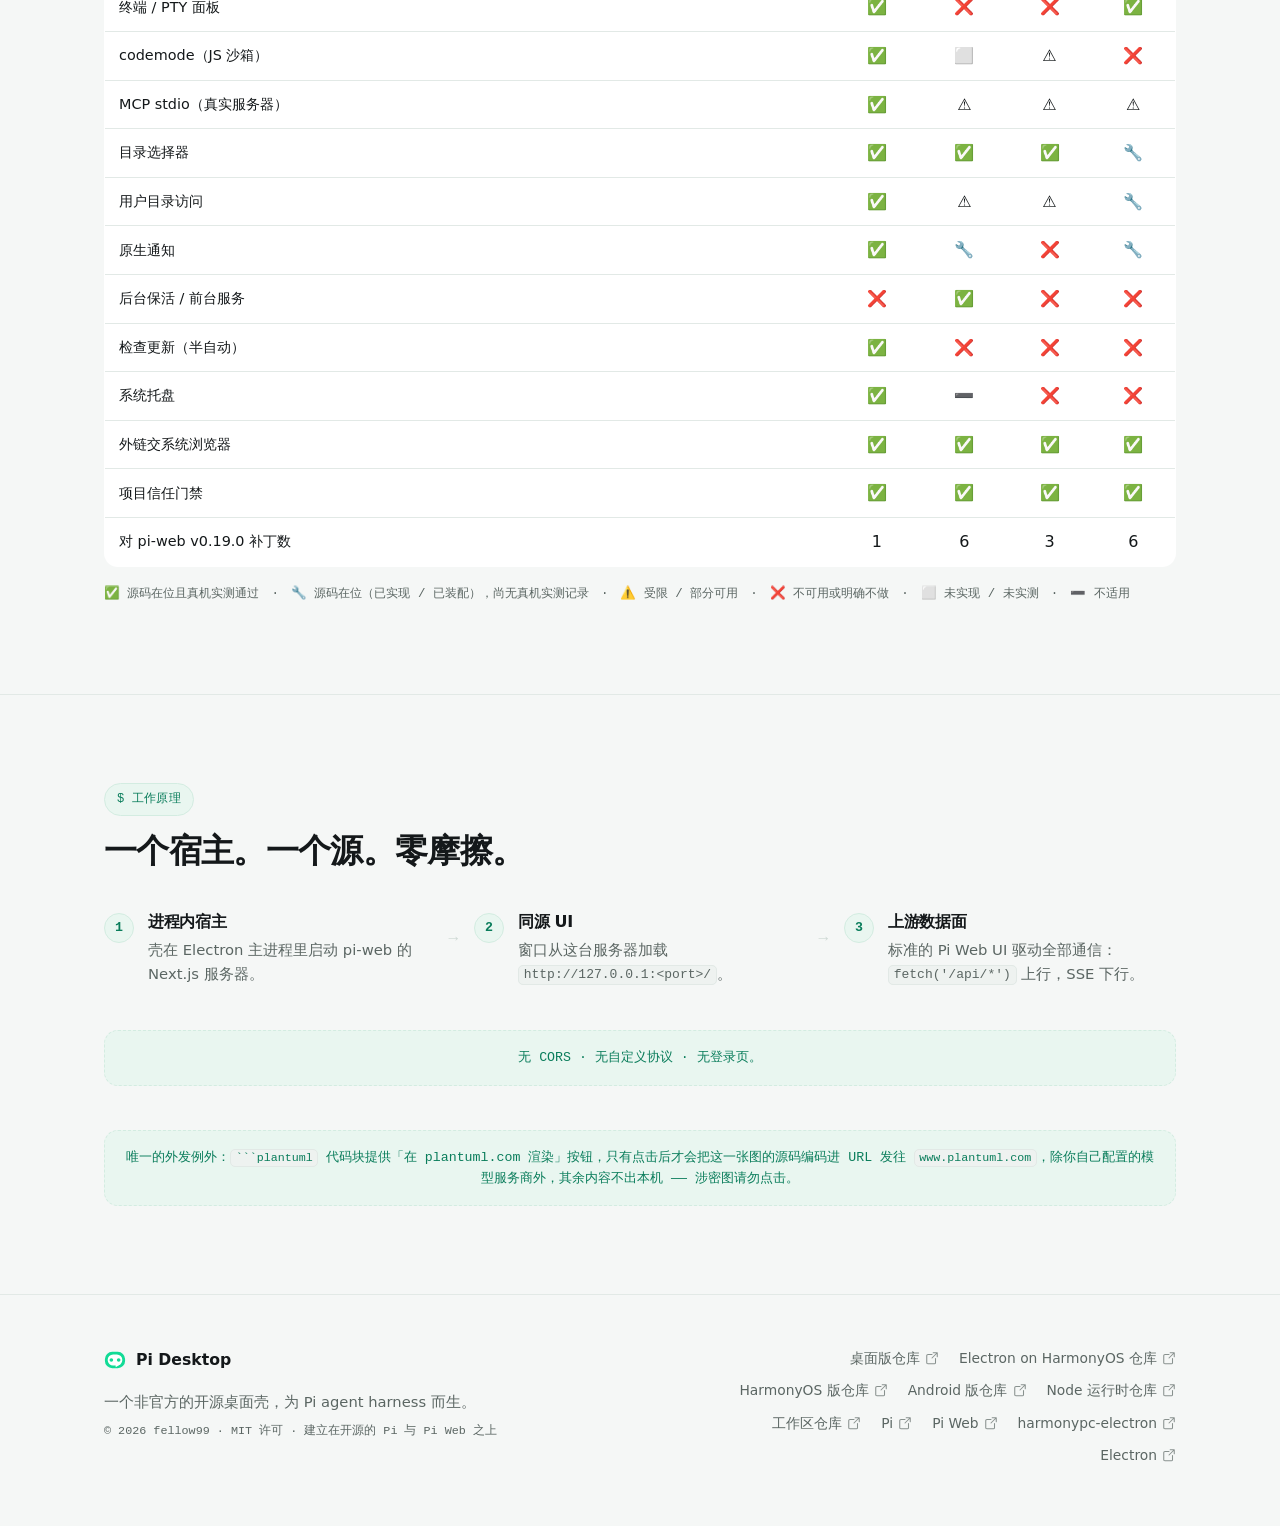
==== commit cf4922db: "docs: 版本更新 0.19.0（上游 pi-web v0.19.0 / pi v1.6.1） - 两页与 README 的版本号 / versionCode（1900）/ 补丁数（1·6·3·6）" ====
--- a/index_zh.html
+++ b/index_zh.html
@@ -100,15 +100,15 @@
             </a>
           </div>
           <p class="trust">
-            桌面版 v0.18.0 · Windows 打包构建通过（smoke 10 PASS）；渲染层探针、e2e 与 macOS/Linux 待验证（测试机执行）
+            桌面版 v0.19.0 · Windows 打包构建通过（smoke 10 PASS，BUILD_ID vxIdm0QC9upmemdyHwCDn）；渲染层探针、e2e 与 macOS/Linux 待验证（测试机执行）
             <br>
-            Electron on HarmonyOS<sup>(1)</sup> v0.18.0 · versionCode 1800 · 本轮已构建（未签名 HAP；签名与设备复验待进行——0.15.0 签名 HAP 已真机验证） · 3 条登记的上游补丁
+            Electron on HarmonyOS<sup>(1)</sup> v0.19.0 · versionCode 1900 · 本轮已构建并 debug 签名通过（382.9 MB HAP；设备复验待进行——0.15.0 签名 HAP 已真机验证） · 3 条登记的上游补丁
             <br>
-            HarmonyOS 版 v0.18.0 · ArkWeb + 进程内 Node v24.2.0 · 本轮已构建（未签名 HAP；设备复验待进行——0.15.0 第 0 级真机已过 + 设备侧真实模型调用套件 2/2）（2in1 / 平板 / 手机，API 26）
+            HarmonyOS 版 v0.19.0 · ArkWeb + 进程内 Node v24.2.0 · 本轮已构建并 debug 签名通过（136.1 MB HAP；设备复验待进行——0.15.0 第 0 级真机已过 + 设备侧真实模型调用套件 2/2）（2in1 / 平板 / 手机，API 26）
             <br>
-            Android 版 v0.18.0 · versionCode 1800 · 系统 WebView + 进程内 Node v26.13.0 · 本轮已构建（debug / release APK；设备复验待进行——0.15.0 已真机验证）
+            Android 版 v0.19.0 · versionCode 1900 · 系统 WebView + 进程内 Node v26.13.0 · 本轮已构建（debug / release APK；本机安装被设备 MIUI「USB 安装」限制拦下，设备复验待进行——0.15.0 已真机验证）
             <br>
-            基于 pi-web v0.18.0（pi v1.6.0）· 桌面版 1 条补丁 · Electron on HarmonyOS 3 条 · HarmonyOS 6 条 · Android 6 条
+            基于 pi-web v0.19.0（pi v1.6.1）· 桌面版 1 条补丁 · Electron on HarmonyOS 3 条 · HarmonyOS 6 条 · Android 6 条
             <br>
             <sup>(1)</sup>真机：HUAWEI MateBook Pro（<code>HAD-W32</code>），HarmonyOS API 26；2in1 与平板。
           </p>
@@ -188,7 +188,7 @@
               <li>随机 loopback 端口配宿主生成的随机强密码 —— 凭据由壳注入，登录页永不出现。</li>
               <li>随包分发 <code>pi-dist.tar.gz</code>，首启解压到 <code>userData</code>，之后按 SHA-256 marker 跳过。</li>
               <li>安装包：Squirrel（Windows）、DMG（macOS）、deb / rpm / zip（Linux）—— 未签名，SmartScreen 与 Gatekeeper 会拦。</li>
-              <li>状态：v0.18.0 · Windows 打包构建通过（smoke 10 PASS）；渲染层探针、e2e 与 macOS/Linux 待验证（测试机执行）。</li>
+              <li>状态：v0.19.0 · Windows 打包构建通过（smoke 10 PASS，BUILD_ID vxIdm0QC9upmemdyHwCDn，载荷 207.1 MB）；渲染层探针与 e2e 因壳的单实例锁无法与本机已装的 0.18.0 并行运行，待测试机执行。</li>
             </ul>
             <a class="repo-link" href="https://github.com/fellow99/pi-desktop" target="_blank" rel="noopener">
               在 GitHub 上查看
@@ -209,7 +209,7 @@
               <li><strong>compat 形态禁用 code-mode</strong>：代码沙箱依赖 WebAssembly，与 <code>--jitless</code> 互斥（自检即失败，工具不注册）。其余能力不受影响 —— 对话与流式输出、图片附件与视觉识图、Git 扩展、文件与 shell 工具、ArkWeb 页面渲染都正常。</li>
               <li>真机验证：HUAWEI MateBook Pro（<code>HAD-W24</code> / <code>HAD-W32</code>）与 华为畅享 90（<code>JUY-AL80</code>，phone），HarmonyOS API 26；能力对齐逐条记录在 <code>docs/001-能力复刻评估.md</code>。</li>
               <li>已知限制：无终端 / PTY（平台没有 <code>devpts</code>）；运行形态固定为 <code>--jitless</code>（compat），无需 JIT 类 ACL，仅 WebAssembly / code-mode 不可用。</li>
-              <li>状态：v0.18.0 · 本轮已构建（未签名 HAP；设备复验待进行——0.15.0 第 0 级真机已过 + 设备侧真实模型调用套件 2/2：启动/渲染/版本徽标/DeepSeek Key/沙箱工作区/文本对话/图片分析对话）；历史：0.12.x 骨架 + Phase 1 能力已真机可用。</li>
+              <li>状态：v0.19.0 · 本轮已构建并 debug 签名通过（136.1 MB HAP，载荷归档 85.7 MiB / SHA-256 07c79770f41d…）；设备复验待进行——0.15.0 第 0 级真机已过 + 设备侧真实模型调用套件 2/2：启动/渲染/版本徽标/DeepSeek Key/沙箱工作区/文本对话/图片分析对话；历史：0.12.x 骨架 + Phase 1 能力已真机可用。</li>
             </ul>
             <a class="repo-link" href="https://github.com/fellow99/pi-desktop-ark" target="_blank" rel="noopener">
               在 GitHub 上查看
@@ -228,7 +228,7 @@
               <li>完整的上游 Pi Web UI；会话持久化在应用沙箱内。</li>
               <li>绑定 <code>0.0.0.0</code>，窗口经局域网 IP 连接 —— 因为鸿蒙对 loopback 做了网络隔离。</li>
               <li>已知限制：无终端 / PTY、无 <code>git</code>、无 ripgrep 与 fd 二进制、插件只能装本地源。</li>
-              <li>状态：v0.18.0 · versionCode 1800 · 本轮完成 HAP 构建（未签名，设备复验待进行——0.15.0 签名 HAP 真机验证：启动 / 渲染 / 版本徽标 / DeepSeek Key / 沙箱工作区 / 文本对话 / 图片分析对话）。</li>
+              <li>状态：v0.19.0 · versionCode 1900 · 本轮完成构建并 debug 签名通过（382.9 MB HAP，设备复验待进行——0.15.0 签名 HAP 真机验证：启动 / 渲染 / 版本徽标 / DeepSeek Key / 沙箱工作区 / 文本对话 / 图片分析对话）。</li>
             </ul>
             <a class="repo-link" href="https://github.com/fellow99/pi-desktop-hos" target="_blank" rel="noopener">
               在 GitHub 上查看
@@ -250,7 +250,7 @@
               <li>扩展随载荷分发：<code>android-exec</code>、<code>android-search</code>、<code>android-pty</code>、workspace-roots、SAF 等。</li>
               <li>四版中唯一具备真<strong>前台服务</strong>后台保活；<code>127.0.0.1</code> 随机端口、loopback 免密、SAF 目录选择器。</li>
               <li>引擎来源由 <code>verify-runtime.mjs</code> 对照 <code>runtime.lock.json</code> 门禁（SHA-256 + ELF 六项）；CI 再跑 <code>zipalign -P 16</code> 与合规门禁。</li>
-              <li>状态：tag <code>v0.15.0</code> 构建的<strong>签名 APK</strong> 已发布 GitHub Release（APK + <code>.sha256</code>）；应用内版本 0.18.0 / versionCode 1800（设备复验待进行）。</li>
+              <li>状态：tag <code>v0.15.0</code> 构建的<strong>签名 APK</strong> 已发布 GitHub Release（APK + <code>.sha256</code>）；应用内版本 0.19.0 / versionCode 1900（本轮已出 debug 482.1 MB / release 473.1 MB APK；本机安装被设备 MIUI「USB 安装」限制拦下，设备复验待进行）。</li>
             </ul>
             <a class="repo-link" href="https://github.com/fellow99/pi-desktop-android" target="_blank" rel="noopener">
               在 GitHub 上查看
@@ -340,7 +340,7 @@
               <tr><td class="cap-feature">系统托盘</td><td class="cap-status">✅</td><td class="cap-status">➖</td><td class="cap-status">❌</td><td class="cap-status">❌</td></tr>
               <tr><td class="cap-feature">外链交系统浏览器</td><td class="cap-status">✅</td><td class="cap-status">✅</td><td class="cap-status">✅</td><td class="cap-status">✅</td></tr>
               <tr><td class="cap-feature">项目信任门禁</td><td class="cap-status">✅</td><td class="cap-status">✅</td><td class="cap-status">✅</td><td class="cap-status">✅</td></tr>
-              <tr><td class="cap-feature">对 pi-web v0.18.0 补丁数</td><td class="cap-status">1</td><td class="cap-status">6</td><td class="cap-status">3</td><td class="cap-status">6</td></tr>
+              <tr><td class="cap-feature">对 pi-web v0.19.0 补丁数</td><td class="cap-status">1</td><td class="cap-status">6</td><td class="cap-status">3</td><td class="cap-status">6</td></tr>
             </tbody>
           </table>
         </div>
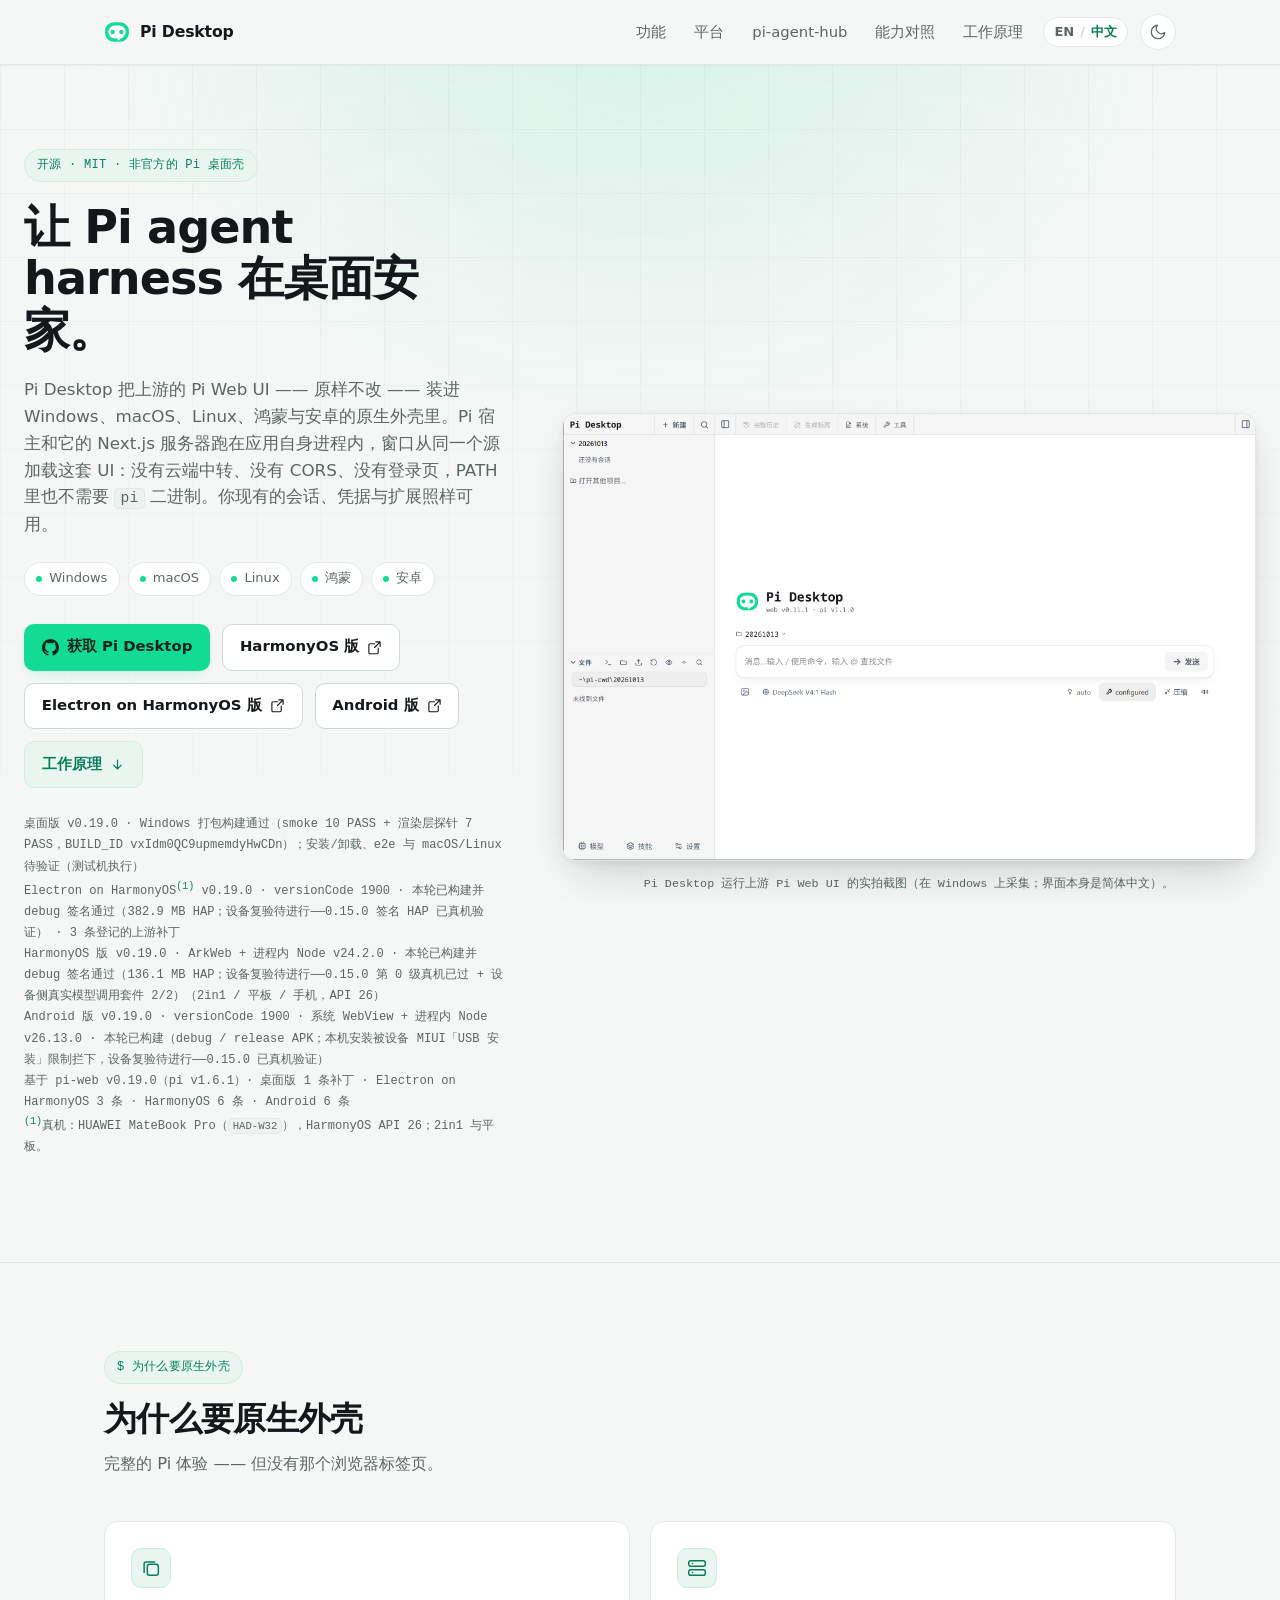
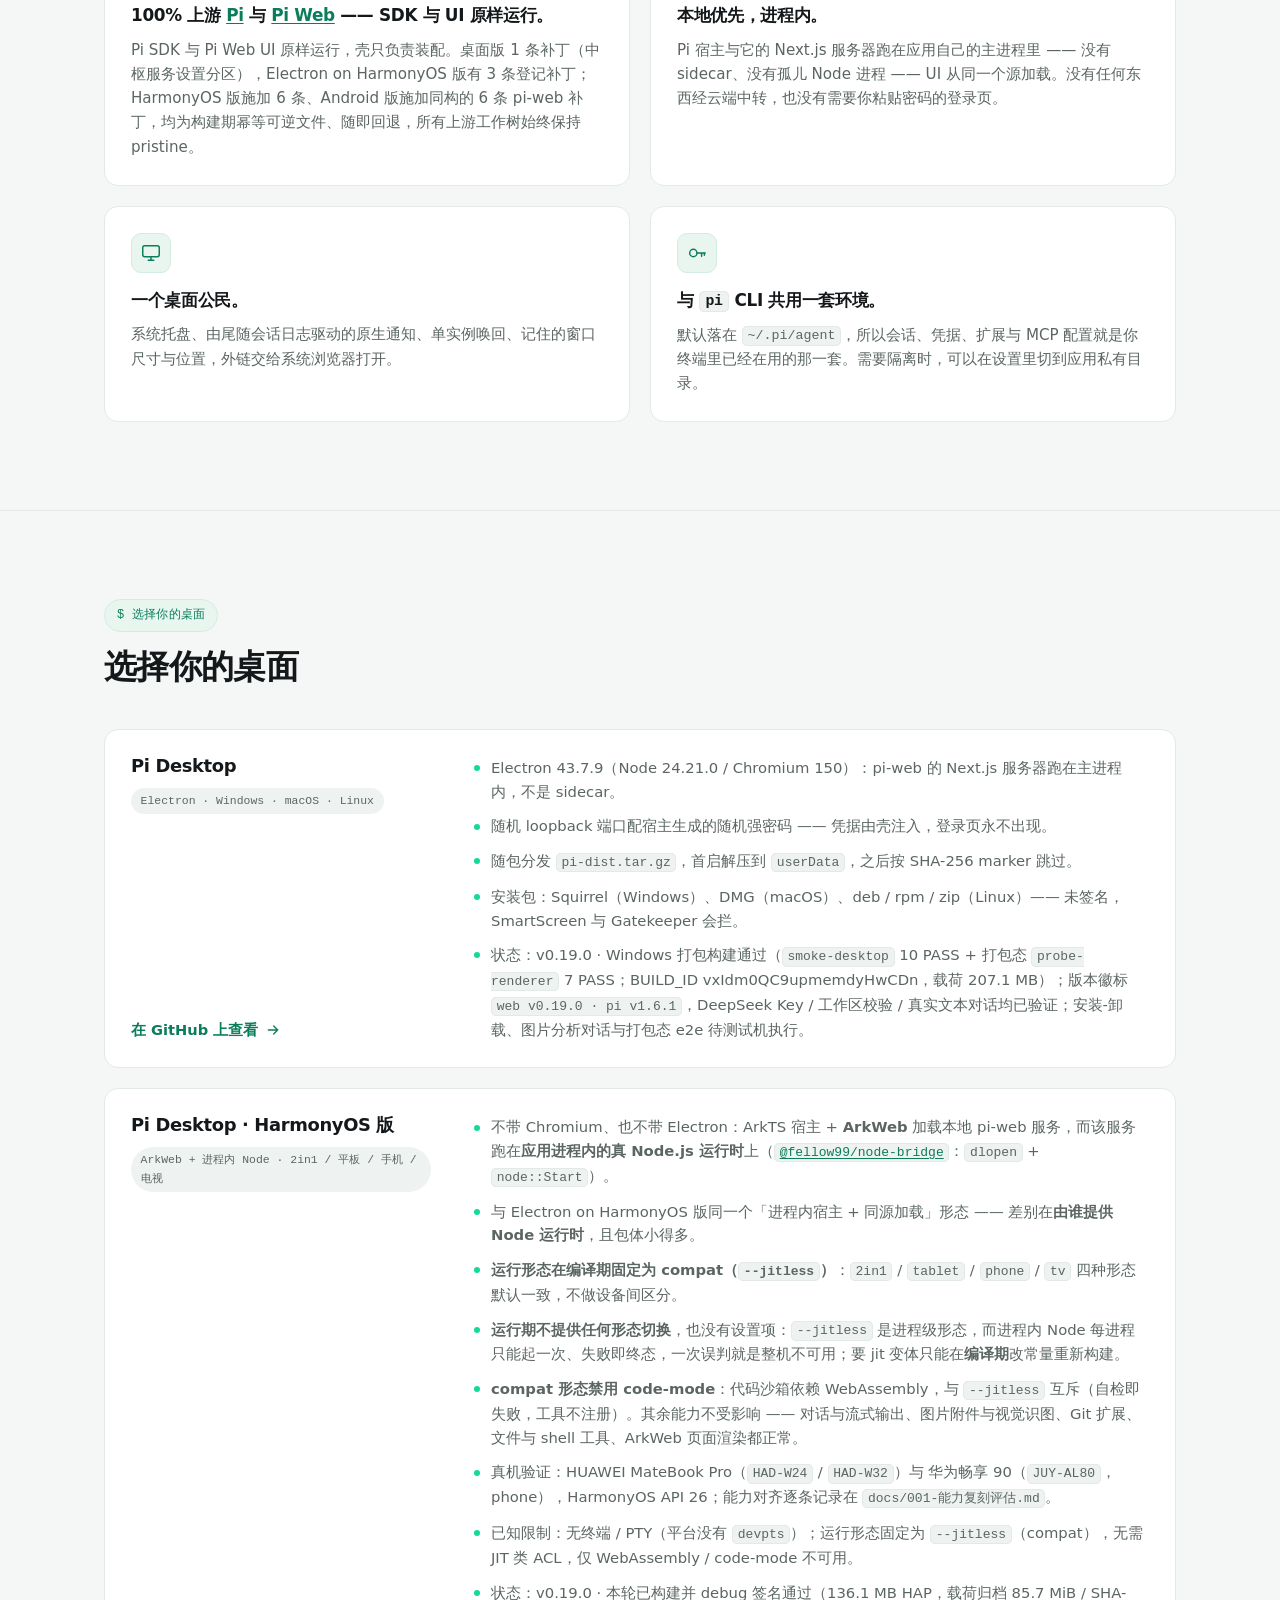
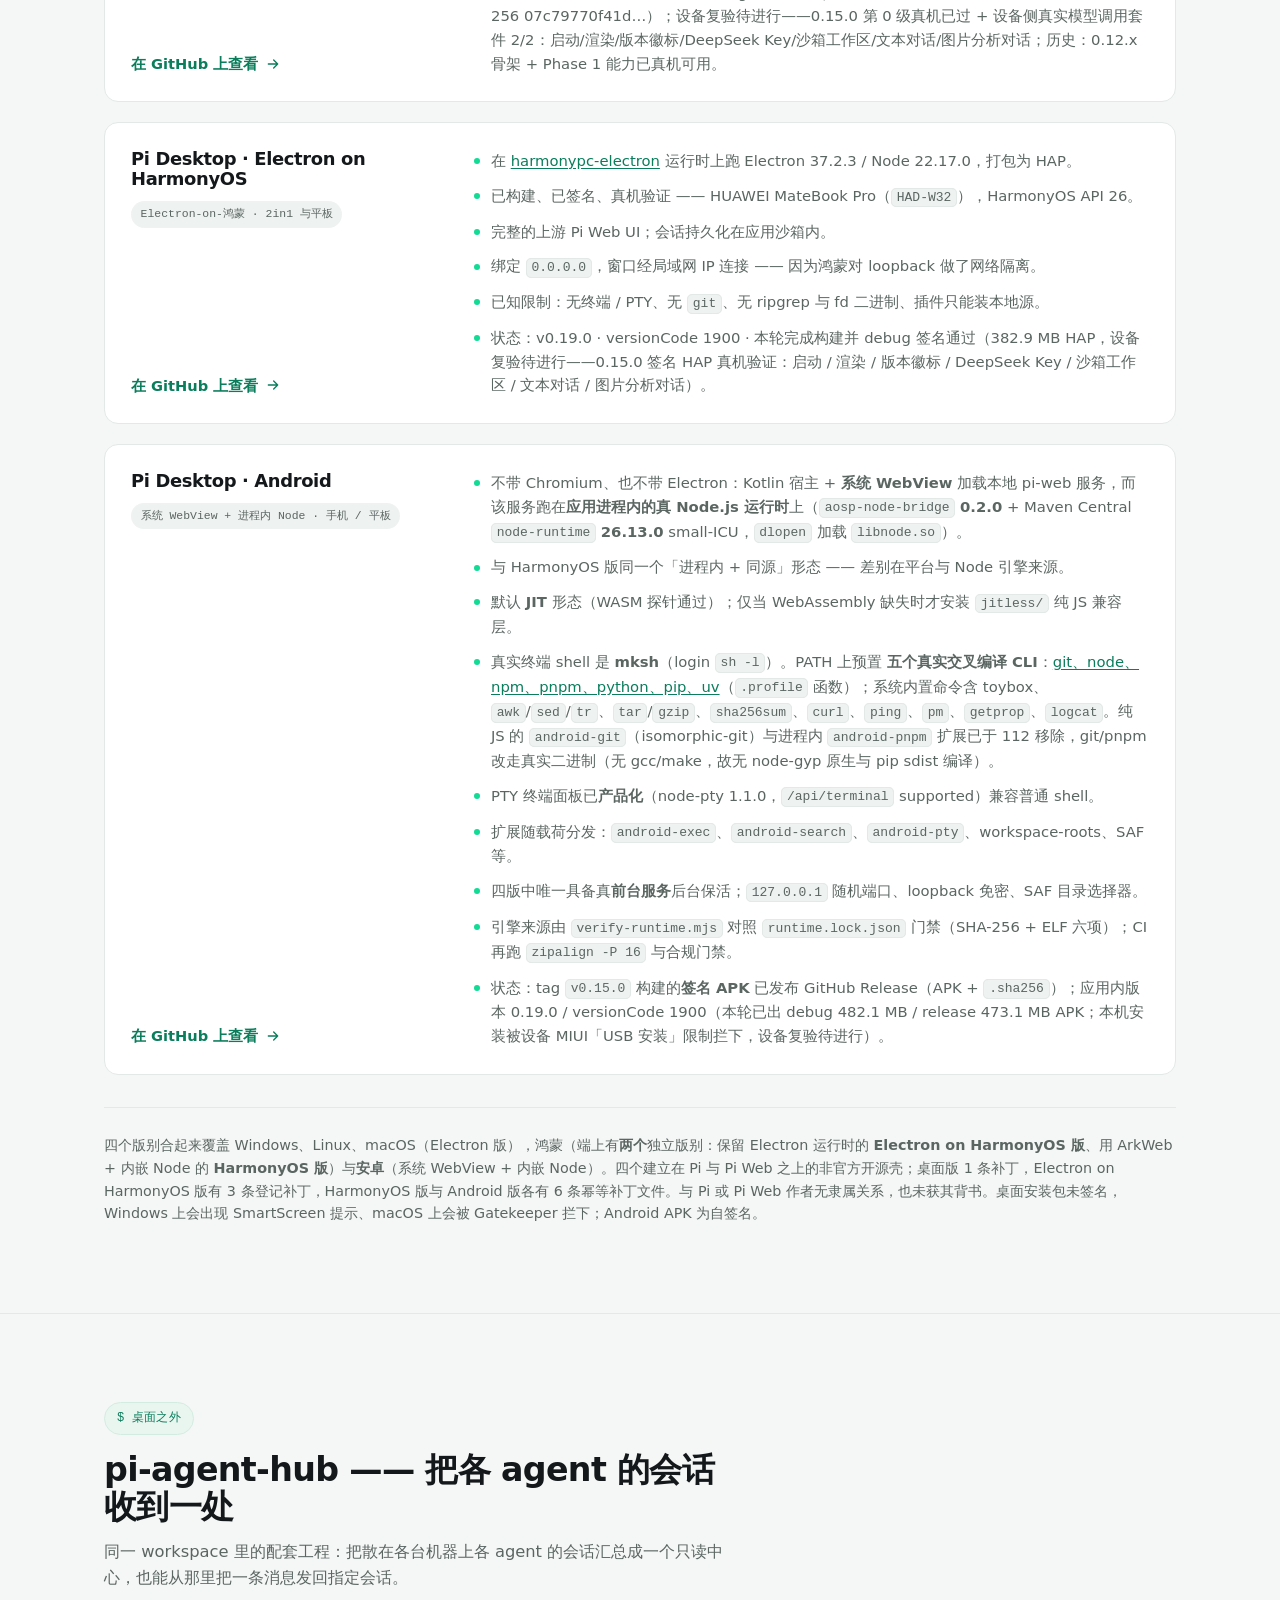
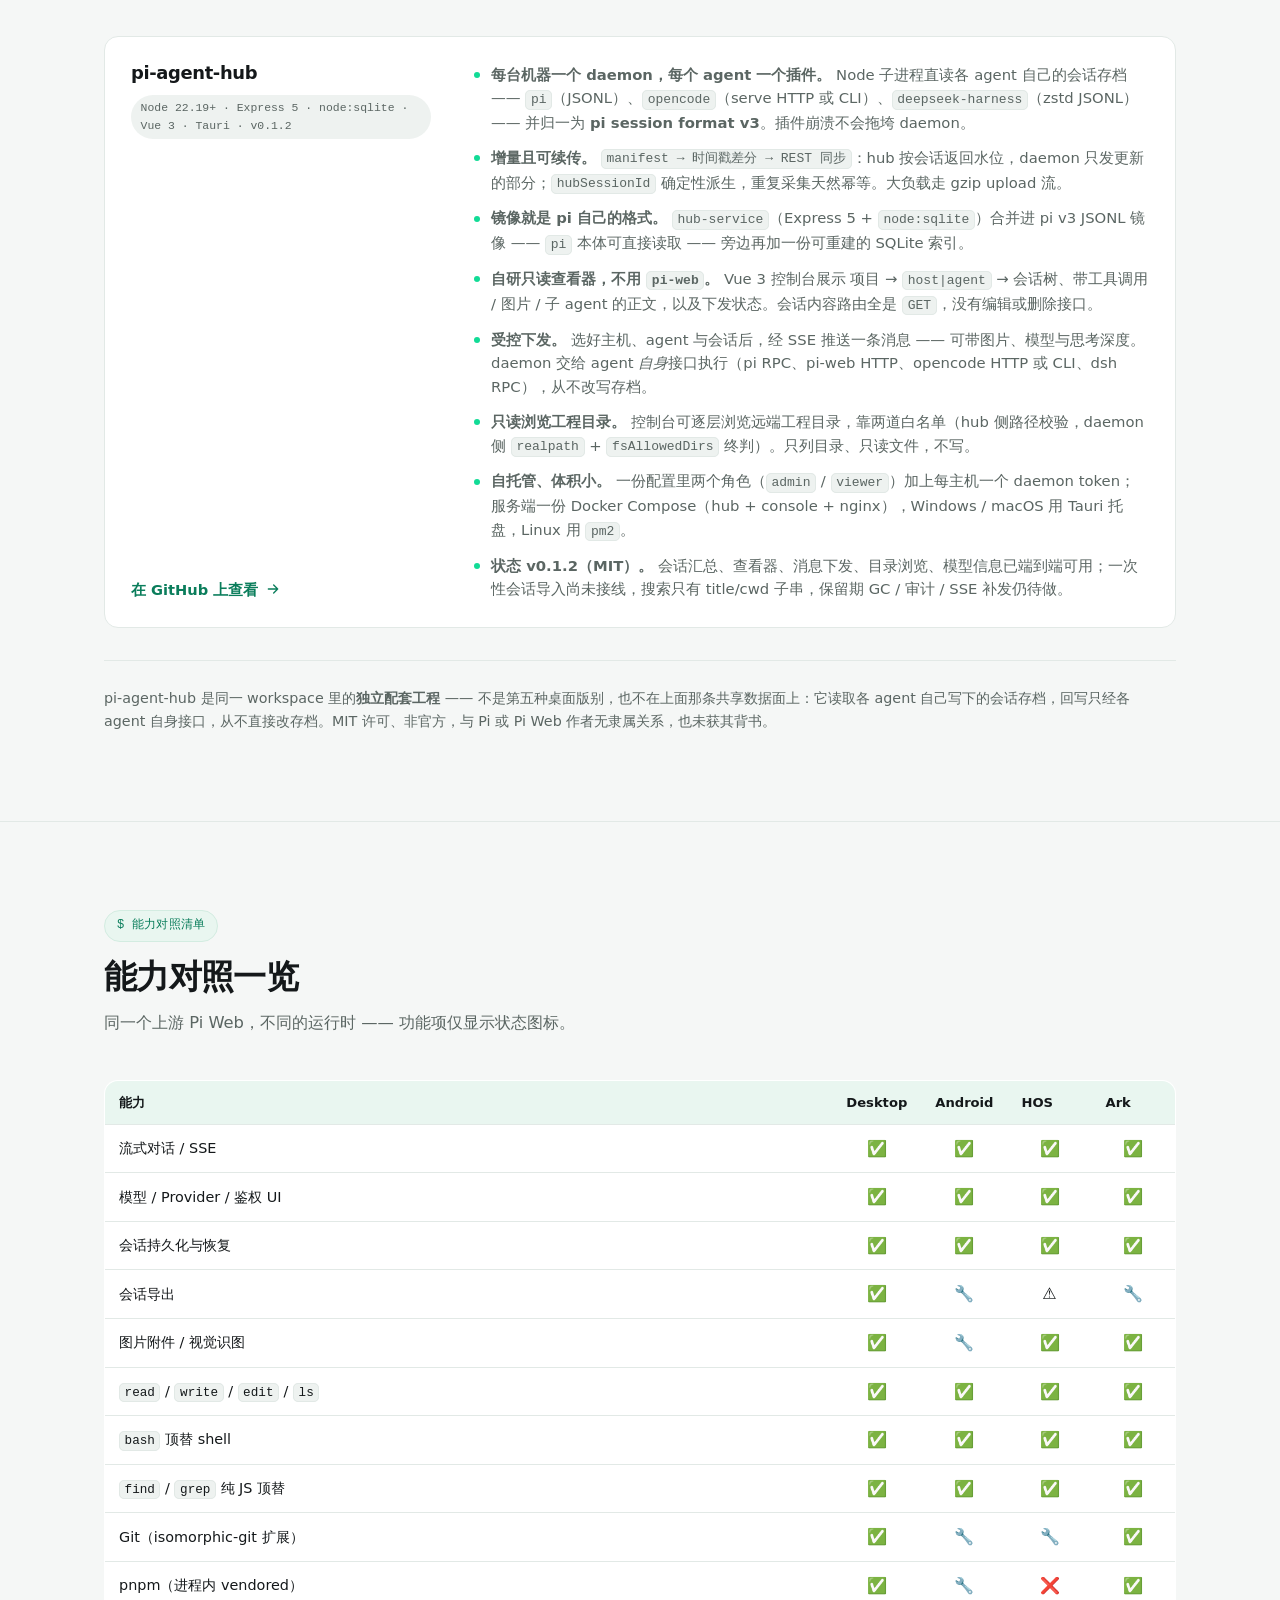
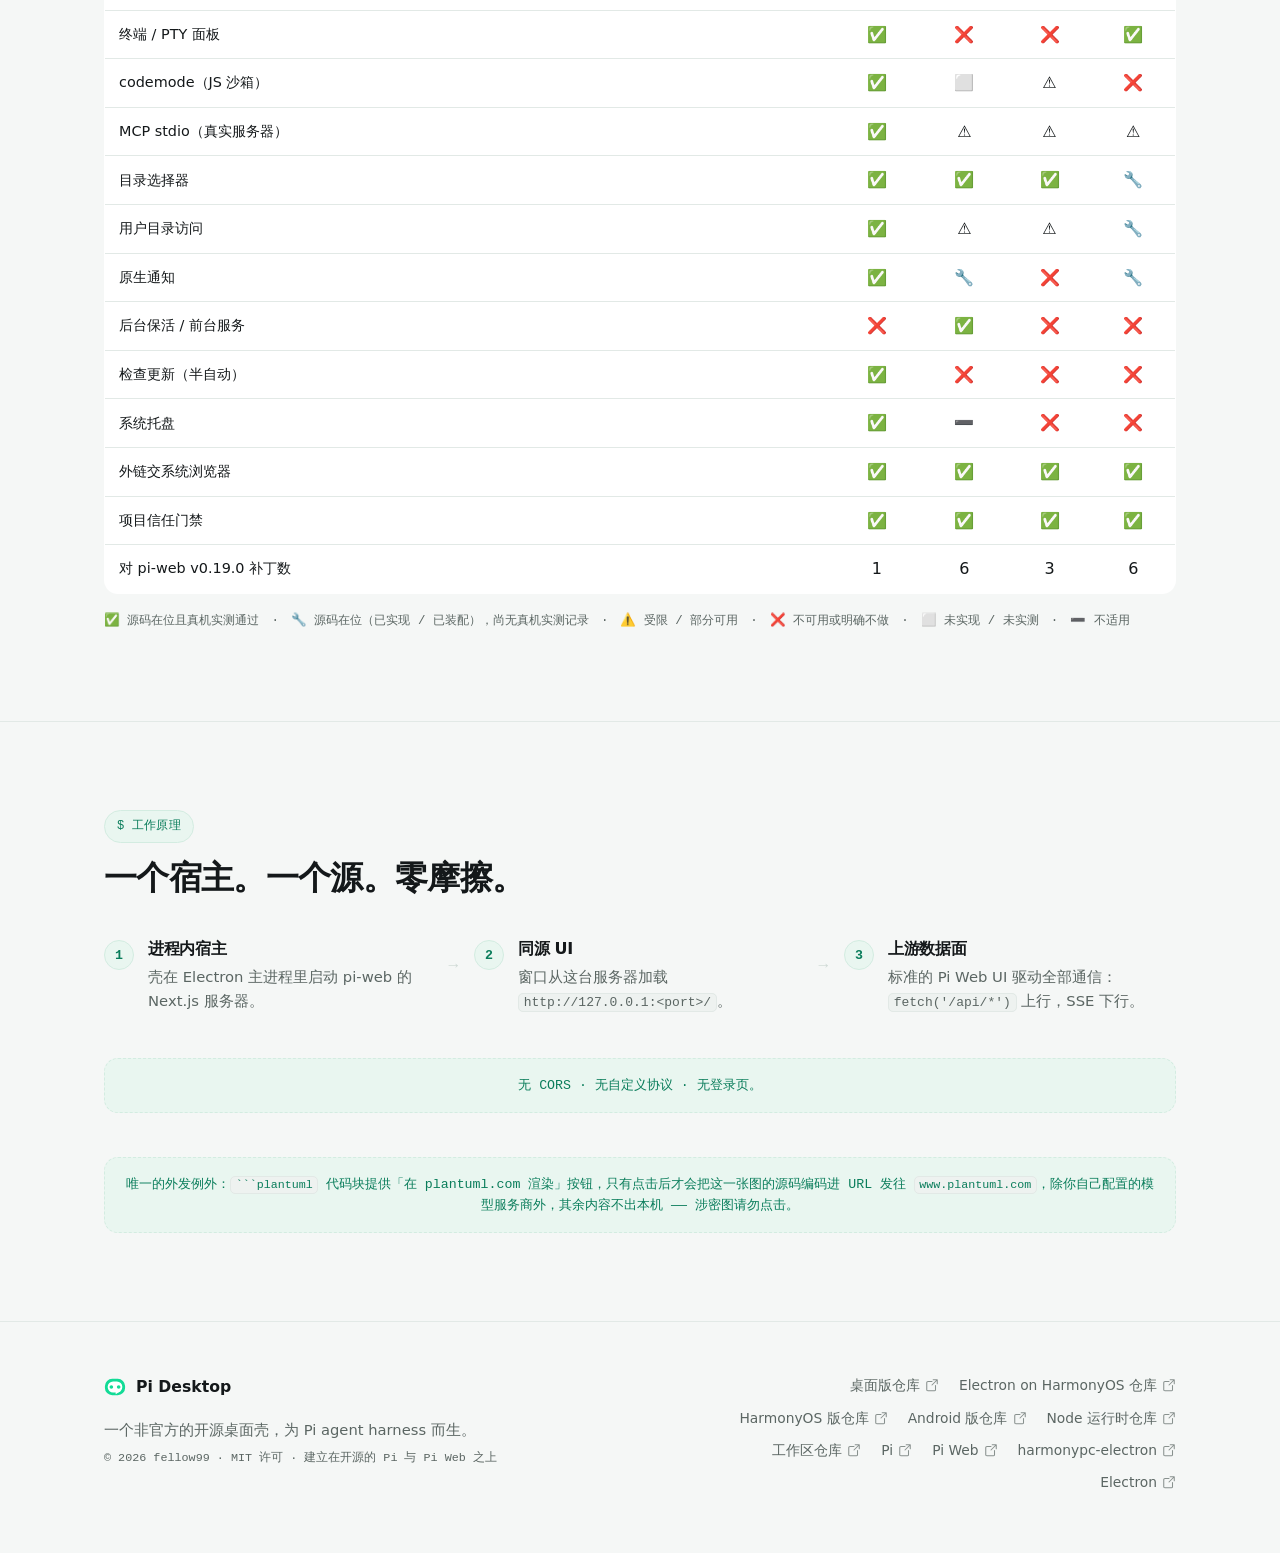
==== commit 8bd5d254: "docs: 对齐 0.19.0 实测结果并澄清签名口径 - 桌面版状态补上打包态 probe-renderer 7 PASS 与真实对话验证；安装/卸载、   图片分析对话与 e2e 仍待测试机 - " ====
--- a/index_zh.html
+++ b/index_zh.html
@@ -100,7 +100,7 @@
             </a>
           </div>
           <p class="trust">
-            桌面版 v0.19.0 · Windows 打包构建通过（smoke 10 PASS，BUILD_ID vxIdm0QC9upmemdyHwCDn）；渲染层探针、e2e 与 macOS/Linux 待验证（测试机执行）
+            桌面版 v0.19.0 · Windows 打包构建通过（smoke 10 PASS + 渲染层探针 7 PASS，BUILD_ID vxIdm0QC9upmemdyHwCDn）；安装/卸载、e2e 与 macOS/Linux 待验证（测试机执行）
             <br>
             Electron on HarmonyOS<sup>(1)</sup> v0.19.0 · versionCode 1900 · 本轮已构建并 debug 签名通过（382.9 MB HAP；设备复验待进行——0.15.0 签名 HAP 已真机验证） · 3 条登记的上游补丁
             <br>
@@ -188,7 +188,7 @@
               <li>随机 loopback 端口配宿主生成的随机强密码 —— 凭据由壳注入，登录页永不出现。</li>
               <li>随包分发 <code>pi-dist.tar.gz</code>，首启解压到 <code>userData</code>，之后按 SHA-256 marker 跳过。</li>
               <li>安装包：Squirrel（Windows）、DMG（macOS）、deb / rpm / zip（Linux）—— 未签名，SmartScreen 与 Gatekeeper 会拦。</li>
-              <li>状态：v0.19.0 · Windows 打包构建通过（smoke 10 PASS，BUILD_ID vxIdm0QC9upmemdyHwCDn，载荷 207.1 MB）；渲染层探针与 e2e 因壳的单实例锁无法与本机已装的 0.18.0 并行运行，待测试机执行。</li>
+              <li>状态：v0.19.0 · Windows 打包构建通过（<code>smoke-desktop</code> 10 PASS + 打包态 <code>probe-renderer</code> 7 PASS；BUILD_ID vxIdm0QC9upmemdyHwCDn，载荷 207.1 MB）；版本徽标 <code>web v0.19.0 · pi v1.6.1</code>，DeepSeek Key / 工作区校验 / 真实文本对话均已验证；安装-卸载、图片分析对话与打包态 e2e 待测试机执行。</li>
             </ul>
             <a class="repo-link" href="https://github.com/fellow99/pi-desktop" target="_blank" rel="noopener">
               在 GitHub 上查看
